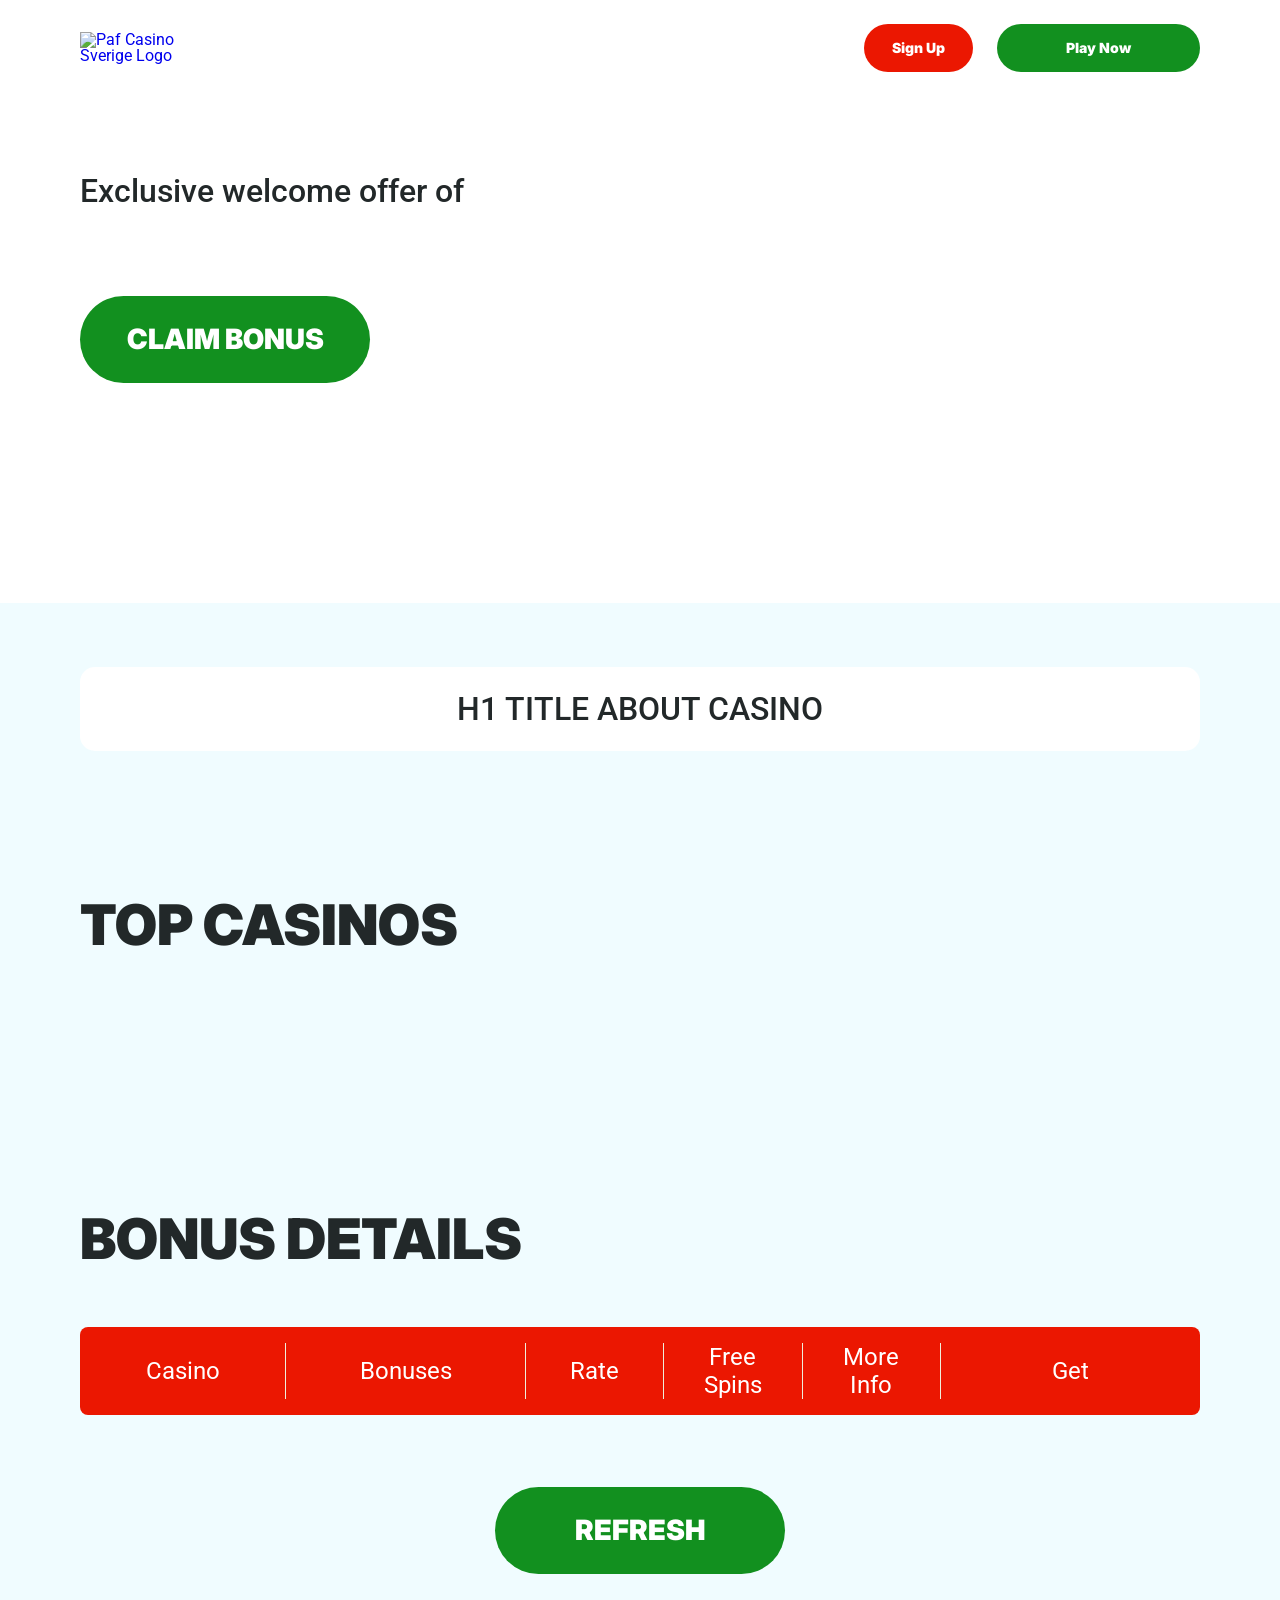
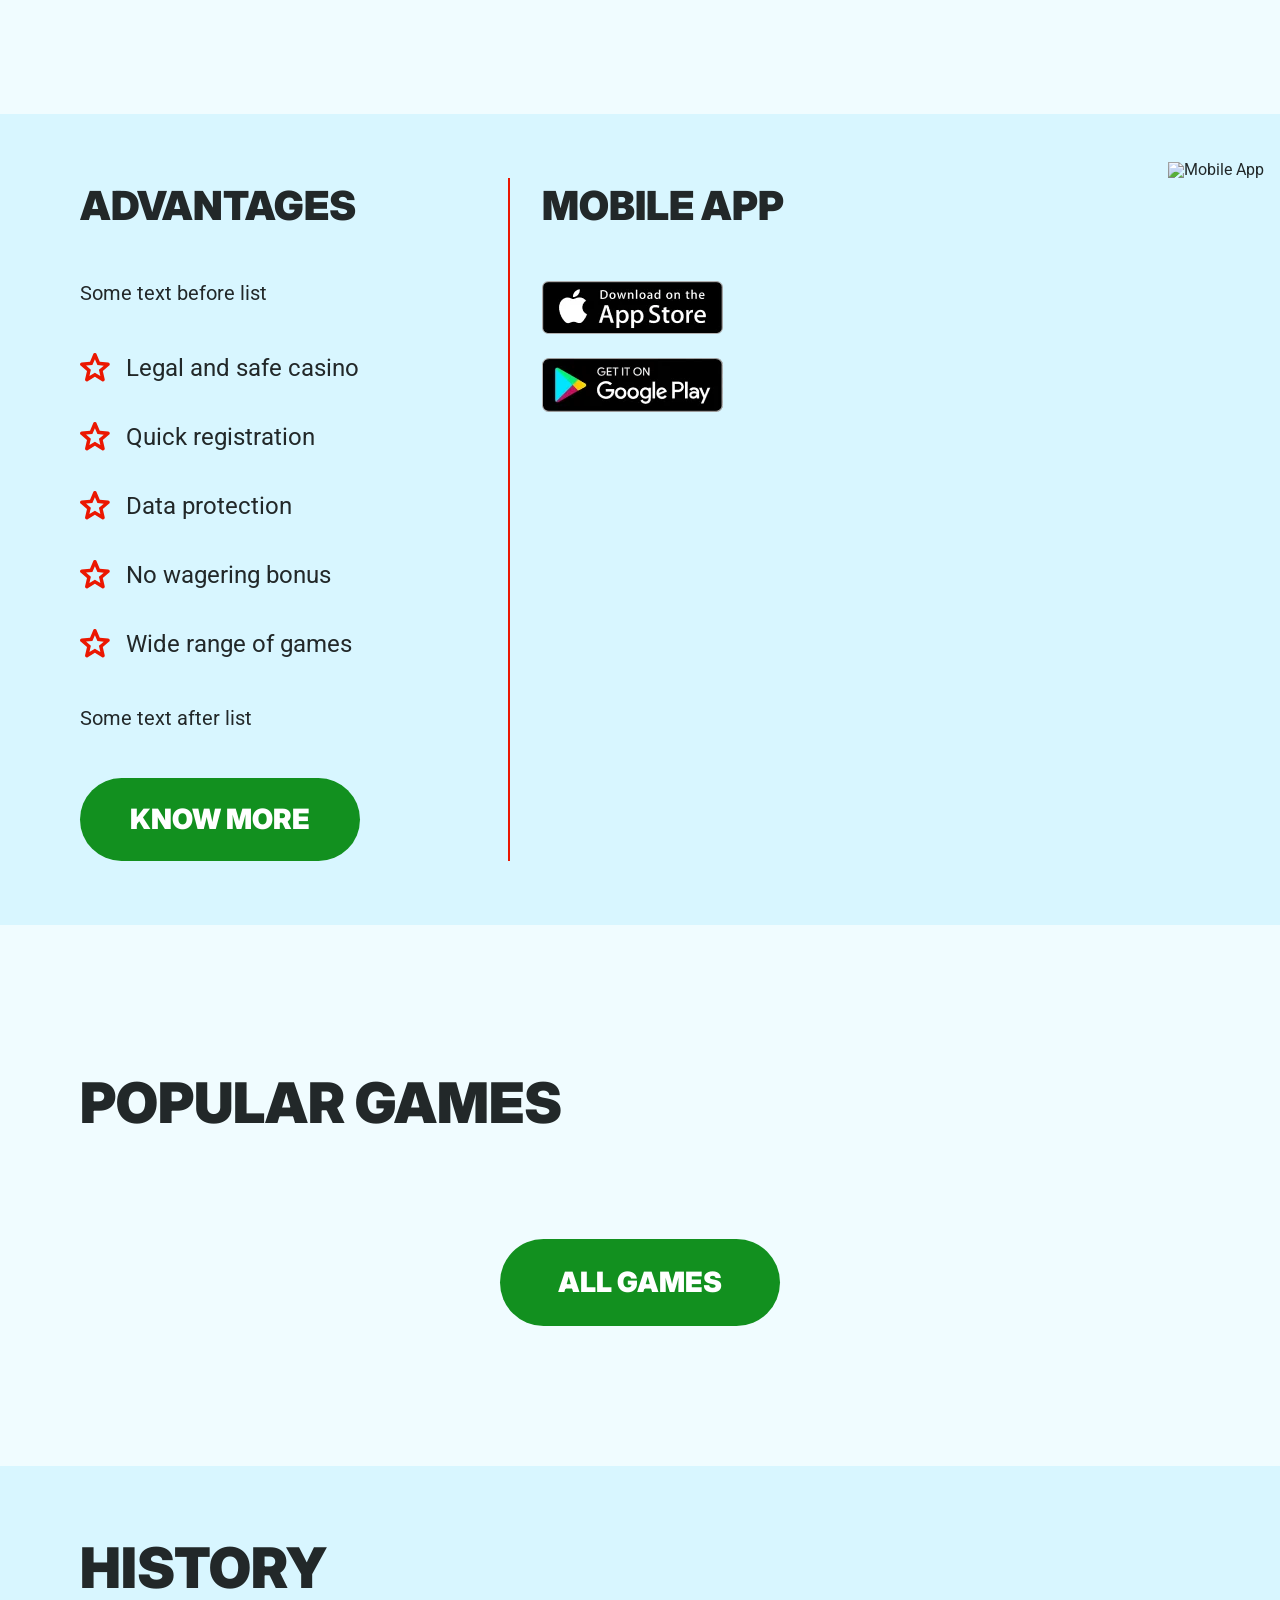
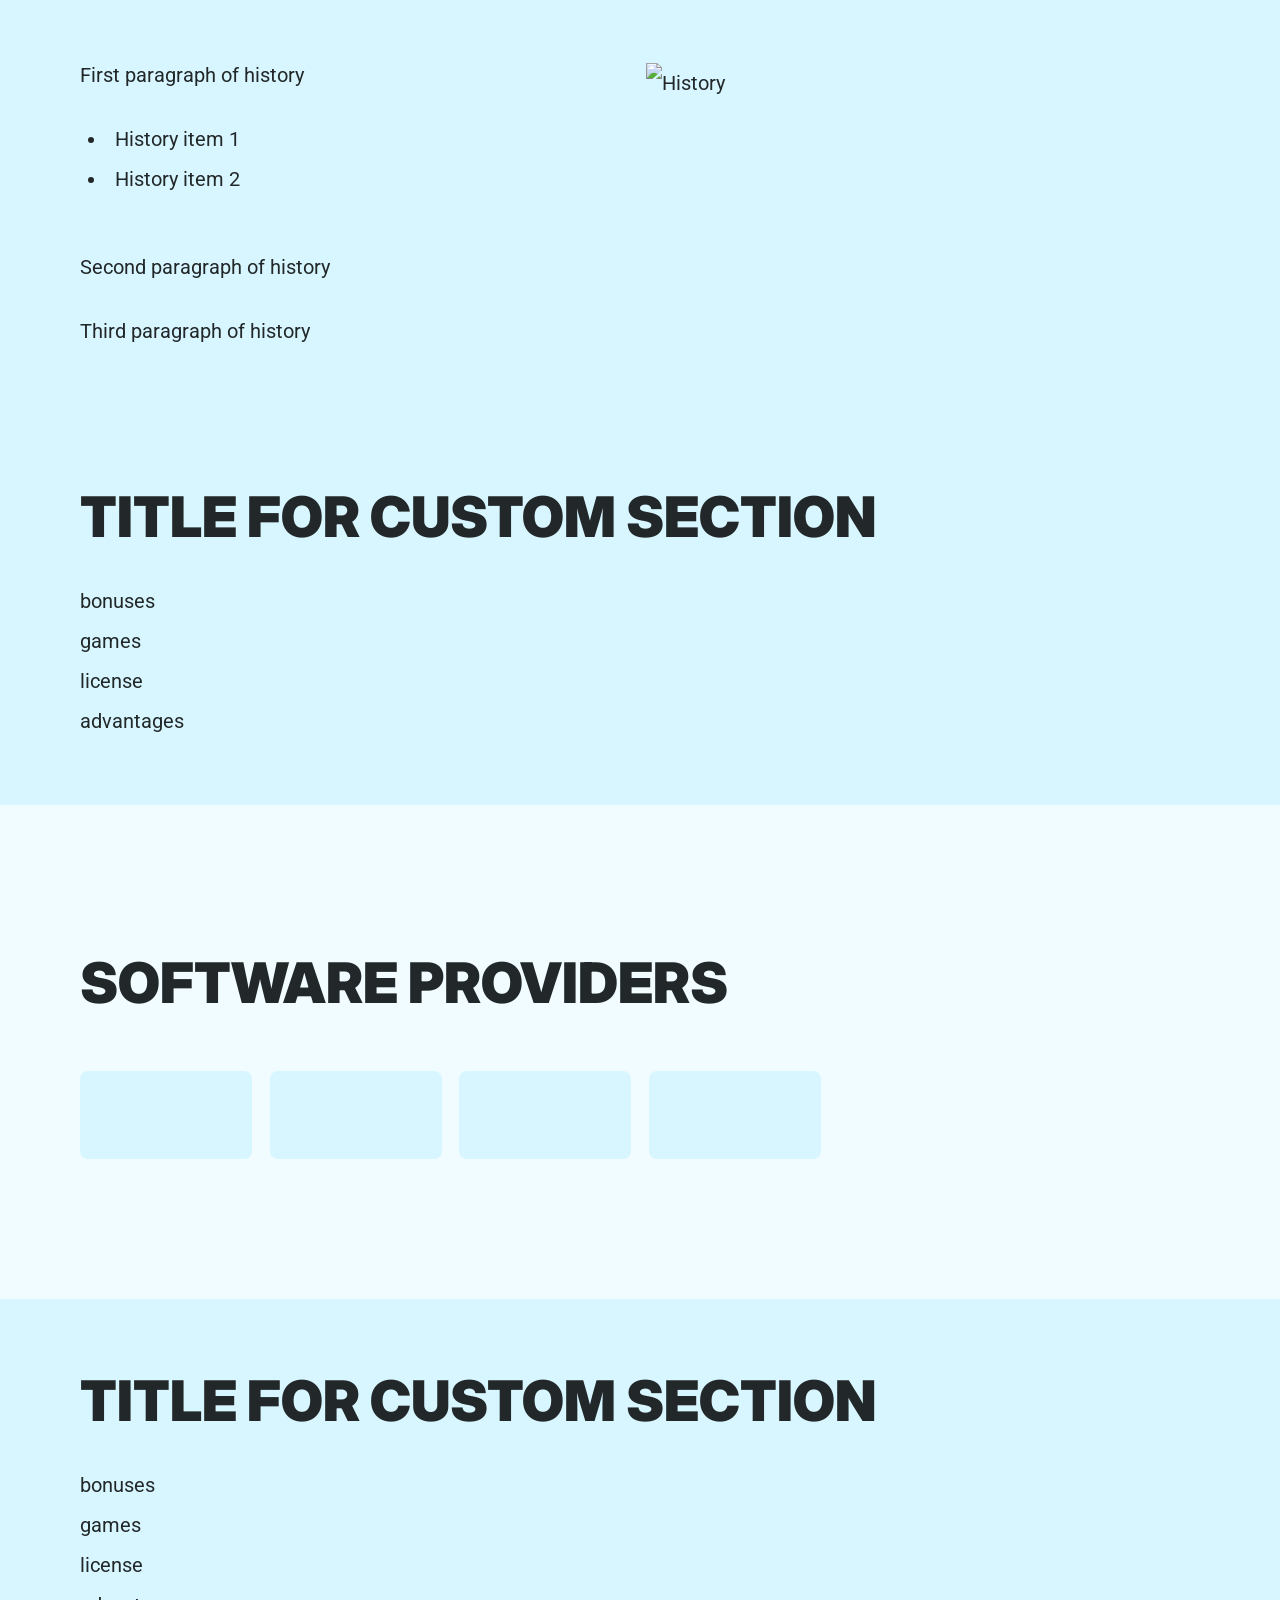
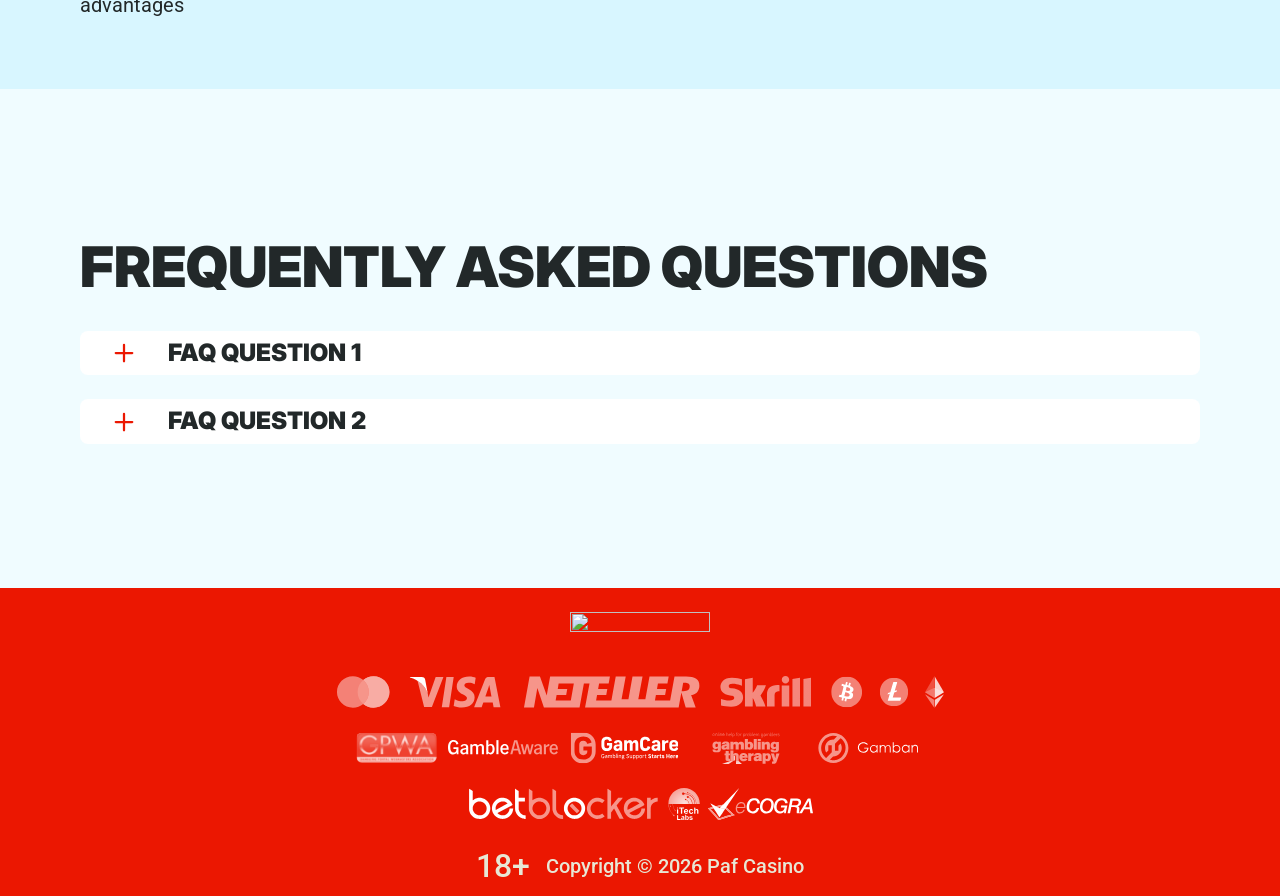
==== index.html @ 423405db "Site update" ====
<!DOCTYPE html>
<html lang="en-GB">

<head>
    <meta charset="utf-8">

    <script src="./index.js"></script>

    <link rel="manifest" href="./manifest.json">

    <link rel="preconnect" href="https://fonts.googleapis.com" />
    <link rel="preconnect" href="https://fonts.gstatic.com" crossorigin />

    <!-- Google Fonts -->
    <link
            href="https://fonts.googleapis.com/css2?family=Inter:wght@300;400;500;600;700&display=swap"
            rel="stylesheet"
    />
    <!-- Google Fonts -->

    <!-- Google Fonts -->
    <link
            href="https://fonts.googleapis.com/css2?family=Roboto:wght@300;400;500;600;700&display=swap"
            rel="stylesheet"
    />

    <meta name="viewport" content="width=device-width, initial-scale=1, minimum-scale=1, maximum-scale=2">
    <link rel="preload" as="image" href="https://paf-casino-online.com/_next/static/media/logo.9568bf57.svg" fetchpriority="high">
    <link rel="stylesheet" href="./normalize.css">
    <link rel="stylesheet" href="./index.css">
    <meta name="theme-color" content="">
    <title>Paf Casino Sverige: Licensierat kasino med bonusar och coola spel</title>
    <meta name="description"
          content="Paf Casino Sweden erbjuder snabba uttag, satsningsfria bonusar, ett brett urval av spel, säkra insättningar och uttag. Spela med komfort och säkerhet och glöm inte att hämta din bonus!">
    <link rel="canonical" href="https://#">
    <meta property="og:title" content="Paf Casino Sverige: Licensierat kasino med bonusar och coola spel">
    <meta property="og:description"
          content="Paf Casino Sweden erbjuder snabba uttag, satsningsfria bonusar, ett brett urval av spel, säkra insättningar och uttag. Spela med komfort och säkerhet och glöm inte att hämta din bonus!">
    <meta property="og:url" content="https://#">
    <meta property="og:site_name" content="Paf Casino Sverige: Licensierat kasino med bonusar och coola spel">
    <meta property="og:locale" content="en-GB">
    <meta property="og:image" content="https://paf-casino-online.com/images/og_image.webp">
    <meta property="og:image:width" content="1200">
    <meta property="og:image:height" content="630">
    <meta property="og:type" content="website">
    <meta name="twitter:card" content="summary_large_image">
    <meta name="twitter:site" content="@pafcasino">
    <meta name="twitter:title" content="Paf Casino Sverige: Licensierat kasino med bonusar och coola spel">
    <meta name="twitter:description"
          content="Paf Casino Sweden erbjuder snabba uttag, satsningsfria bonusar, ett brett urval av spel, säkra insättningar och uttag. Spela med komfort och säkerhet och glöm inte att hämta din bonus!">
    <meta name="twitter:image" content="https://paf-casino-online.com/images/og_image.webp">
    <meta name="twitter:image:width" content="1200">
    <meta name="twitter:image:height" content="630">
    <link rel="icon" href="https://paf-casino-online.com/favicon.ico" type="image/x-icon" sizes="16x16">
    <meta name="language" content="en-GB">

    <link rel="apple-touch-icon" href="https://paf-casino-online.com/icons/icon-192x192.webp" sizes="96x96">
    <link rel="icon" href="https://paf-casino-online.com/icons/icon-192x192.webp" type="image/webp" sizes="192x192">

    <link rel="preload" href="https://paf-casino-online.com/images/hero-mobile.webp" as="image" fetchpriority="high">

    <link rel="alternate" hreflang="x-default" href="https://#" />
    <link rel="alternate" hreflang="en" href="https://#" />
</head>

<body>
<svg
        style="display: none"
        xmlns="http://www.w3.org/2000/svg"
        width="1em"
        height="1em"
        viewBox="0 0 256 256"
>
    <symbol id="minus-icon" viewBox="0 0 256 256">
        <path
                fill="#EB1701"
                d="M228 128a12 12 0 0 1-12 12H40a12 12 0 0 1 0-24h176a12 12 0 0 1 12 12"
        />
    </symbol>
</svg>

<svg
        style="display: none"
        xmlns="http://www.w3.org/2000/svg"
        width="1em"
        height="1em"
        viewBox="0 0 32 32"
>
    <symbol id="globe-icon" viewBox="0 0 32 32">
        <path
                fill="#12901F"
                d="M32.032 16c0-8.501-6.677-15.472-15.072-15.969-0.173-0.019-0.346-0.032-0.523-0.032-0.052 0-0.104 0.005-0.156 0.007-0.093-0.002-0.186-0.007-0.281-0.007-8.84 0-16.032 7.178-16.032 16.001s7.192 16.001 16.032 16.001c0.094 0 0.188-0.006 0.281-0.008 0.052 0.002 0.104 0.008 0.156 0.008 0.176 0 0.349-0.012 0.523-0.032 8.395-0.497 15.072-7.468 15.072-15.969zM29.049 21.151c-0.551-0.16-1.935-0.507-4.377-0.794 0.202-1.381 0.313-2.84 0.313-4.357 0-1.196-0.069-2.354-0.197-3.469 3.094-0.37 4.45-0.835 4.54-0.867l-0.372-1.050c0.695 1.659 1.080 3.478 1.080 5.386 0 1.818-0.352 3.555-0.987 5.151zM8.921 16c0-1.119 0.074-2.212 0.21-3.263 1.621 0.127 3.561 0.222 5.839 0.243v6.939c-2.219 0.021-4.114 0.111-5.709 0.234-0.22-1.319-0.34-2.715-0.34-4.154zM16.967 2.132c2.452 0.711 4.552 4.115 5.492 8.628-1.512 0.12-3.332 0.209-5.492 0.229v-8.857zM14.971 2.156v8.832c-2.136-0.021-3.965-0.109-5.502-0.226 0.96-4.457 3.076-7.836 5.502-8.606zM14.971 21.913l0 7.929c-2.263-0.718-4.256-3.705-5.293-7.719 1.492-0.11 3.253-0.189 5.292-0.21zM16.967 29.868l-0-7.955c2.061 0.020 3.814 0.102 5.288 0.217-1.019 4.067-3 7.076-5.288 7.738zM16.967 19.92l0-6.939c2.291-0.021 4.218-0.118 5.818-0.25 0.131 1.053 0.203 2.147 0.203 3.268 0 1.442-0.116 2.84-0.329 4.16-1.575-0.128-3.462-0.219-5.692-0.24zM28.588 9.81c-0.302 0.094-1.564 0.453-4.094 0.751-0.564-2.998-1.584-5.561-2.91-7.412 3.048 1.325 5.535 3.697 7.005 6.661zM11.213 2.831c-1.632 1.873-2.963 4.568-3.691 7.754-2.265-0.245-3.623-0.534-4.166-0.665 1.585-3.27 4.407-5.836 7.856-7.088zM2.614 11.787c0.385 0.104 1.841 0.467 4.549 0.766-0.155 1.107-0.24 2.26-0.24 3.447 0 1.509 0.136 2.96 0.383 4.334-2.325 0.251-3.755 0.552-4.396 0.706-0.607-1.566-0.944-3.264-0.944-5.041 0-1.467 0.228-2.883 0.649-4.213zM3.784 22.886c0.727-0.154 2.029-0.39 3.956-0.591 0.759 2.803 1.993 5.175 3.473 6.874-3.16-1.148-5.79-3.398-7.429-6.282v0zM21.583 28.849c1.195-1.665 2.14-3.907 2.728-6.525 1.982 0.227 3.226 0.494 3.853 0.652-1.5 2.596-3.808 4.669-6.581 5.873z">
        </path>
    </symbol>
</svg>

<svg width="32" height="31" viewBox="0 0 32 31" fill="none" xmlns="http://www.w3.org/2000/svg">
    <symbol id="star-icon" viewBox="0 0 32 31">
        <path d="M10.0431 24.5932L15.8898 21.0667L21.7365 24.6396L20.2052 17.9577L25.3559 13.5031L18.5811 12.8999L15.8898 6.58913L13.1985 12.8535L6.42371 13.4567L11.5744 17.9577L10.0431 24.5932ZM15.8898 25.4285L8.187 30.0687C7.84672 30.2853 7.49096 30.3781 7.11975 30.3471C6.74853 30.3162 6.42371 30.1925 6.1453 29.9759C5.86688 29.7594 5.65034 29.489 5.49566 29.1648C5.34099 28.8406 5.31005 28.4768 5.40286 28.0734L7.44456 19.3034L0.623417 13.4103C0.314068 13.1319 0.121034 12.8145 0.0443157 12.4581C-0.0324028 12.1017 -0.00951111 11.754 0.112991 11.415C0.235493 11.0759 0.421103 10.7975 0.669819 10.5797C0.918536 10.362 1.25882 10.2227 1.69067 10.1621L10.6927 9.37327L14.1729 1.11366C14.3276 0.742438 14.5676 0.464023 14.8931 0.278414C15.2185 0.0928044 15.5507 0 15.8898 0C16.2288 0 16.5611 0.0928044 16.8865 0.278414C17.2119 0.464023 17.452 0.742438 17.6067 1.11366L21.0869 9.37327L30.0889 10.1621C30.522 10.224 30.8623 10.3632 31.1098 10.5797C31.3572 10.7963 31.5428 11.0747 31.6666 11.415C31.7903 11.7553 31.8138 12.1036 31.7371 12.46C31.6604 12.8163 31.4667 13.1331 31.1562 13.4103L24.335 19.3034L26.3767 28.0734C26.4695 28.4756 26.4386 28.8394 26.2839 29.1648C26.1292 29.4902 25.9127 29.7606 25.6343 29.9759C25.3559 30.1912 25.0311 30.315 24.6598 30.3471C24.2886 30.3793 23.9329 30.2865 23.5926 30.0687L15.8898 25.4285Z" fill="#EB1701"/>
    </symbol>
</svg>

<svg
        xmlns="http://www.w3.org/2000/svg"
        width="1em"
        height="1em"
        viewBox="0 0 256 256"
>
    <symbol id="plus-icon" viewBox="0 0 256 256">
        <path
                fill="#EB1701"
                d="M228 128a12 12 0 0 1-12 12h-76v76a12 12 0 0 1-24 0v-76H40a12 12 0 0 1 0-24h76V40a12 12 0 0 1 24 0v76h76a12 12 0 0 1 12 12"
        />
    </symbol>
</svg>

<svg
        width="33"
        height="32"
        viewBox="0 0 33 32"
        fill="none"
        xmlns="http://www.w3.org/2000/svg"
>
    <symbol id="play-icon" viewBox="0 0 33 32">
        <path
                d="M16.8334 0.0786133C7.9606 0.0786133 0.767578 7.20678 0.767578 15.9998C0.767578 24.7929 7.9606 31.921 16.8334 31.921C25.7061 31.921 32.8992 24.7929 32.8992 15.9998C32.8992 7.20678 25.7061 0.0786133 16.8334 0.0786133ZM22.3861 16.8438L14.3532 21.8192C14.1907 21.9197 14.0059 21.9703 13.821 21.9703C13.6536 21.9703 13.4859 21.929 13.3342 21.8454C13.015 21.67 12.8169 21.3372 12.8169 20.9752V11.0244C12.8169 10.6625 13.015 10.3296 13.3342 10.1543C13.6533 9.97788 14.0436 9.98857 14.3532 10.1805L22.3861 15.1559C22.6796 15.3381 22.858 15.6568 22.858 15.9998C22.858 16.3428 22.6796 16.6616 22.3861 16.8438Z"
                fill="#12901F"
        />
    </symbol>
</svg>

<svg
        width="20"
        height="20"
        viewBox="0 0 20 20"
        fill="none"
        xmlns="http://www.w3.org/2000/svg"
>
    <symbol id="information-outline" viewBox="0 0 20 20">
        <path
                d="M9 7H11V5H9V7ZM10 18C5.59 18 2 14.41 2 10C2 5.59 5.59 2 10 2C14.41 2 18 5.59 18 10C18 14.41 14.41 18 10 18ZM10 0C8.68678 0 7.38642 0.258658 6.17317 0.761205C4.95991 1.26375 3.85752 2.00035 2.92893 2.92893C1.05357 4.8043 0 7.34784 0 10C0 12.6522 1.05357 15.1957 2.92893 17.0711C3.85752 17.9997 4.95991 18.7362 6.17317 19.2388C7.38642 19.7413 8.68678 20 10 20C12.6522 20 15.1957 18.9464 17.0711 17.0711C18.9464 15.1957 20 12.6522 20 10C20 8.68678 19.7413 7.38642 19.2388 6.17317C18.7362 4.95991 17.9997 3.85752 17.0711 2.92893C16.1425 2.00035 15.0401 1.26375 13.8268 0.761205C12.6136 0.258658 11.3132 0 10 0ZM9 15H11V9H9V15Z"
                fill="#222829"
        />
    </symbol>
</svg>

<div class="wrapper">
    <header class="header" id="top">
        <div class="headerBlock">
            <div class="headerLogoContainer"><a href="https://#" aria-label="Main page"><img class="header__logo logo"
                                                                                                     src="https://paf-casino-online.com/_next/static/media/logo.9568bf57.svg" alt="Paf Casino Sverige Logo" /></a></div>
            <ul class="nav__list">
                <li class="nav__item"><a class="nav__link" target="_blank" href="casino.html?id=example-offer-id"
                                         aria-label="Sign Up" id="navSignUp"> Sign Up </a></li>
                <li class="nav__item nav__itemLarge"><a class="nav__link nav__linkLarge" target="_blank"
                                                        href="casino.html?id=example-offer-id" aria-label="Play Now" id="navPlayNow"> Play Now </a>
                </li>
            </ul>
        </div>
    </header>
    <main class="main">
        <section class="heroContainer">
            <div class="hero">
                <div class="heroBlock block">
                    <div class="heroGroup">
                        <div class="heroTextGroup">
                            <p class="heroText heroTextDesktop">Exclusive welcome offer of</p>
                            <p class="heroText heroTextMobile">Exclusive welcome bonus of</p>
                            <p class="heroText heroTextBonus" id="bonusText"></p>
                        </div><a target="_blank" class="heroLink" id="bonusLink" href="/" aria-label="Play game"><span
                            class="heroButton btn btn--large">Claim Bonus</span></a>
                    </div>
                </div>
            </div>
            <div class="heroUnder">
                <h1 class="heroText heroMainTitle">H1 title about casino</h1>
            </div>
        </section>
        <div class="bonusesCircleContainer">
            <section class="topCasino">
                <div class="container">
                    <div class="topCasinoBlock block">
                        <h2 class="topCasinoTitle title"><span>Top Casinos <span id="countryName"></span></span>
                        </h2>
                        <div class="topCasinoGroup" id="casinoCardContainer">
                            <!-- Casino cards will be dynamically inserted here --></div><button
                            class="topCasinoButton btn btn--large" id="showMoreButton"> All Casino </button>
                    </div>
                </div>
            </section>
            <section class="bonusDetails" id="bonuses">
                <div class="container">
                    <div class="bonusDetailsBlock block">
                        <h2 class="bonusDetailsTitle title"><span>Bonus Details</span></h2>
                        <div class="bonusDetailsGroup">
                            <div class="bonusTable">
                                <div class="bogradientContainer">
                                    <div class="bonusTableRow bonusTableHeader">
                                        <div class="bonusTableHead">
                                            <p class="bonusHeaderText bonusHeaderCasino">Casino</p>
                                        </div>
                                        <div class="bonusTableHead">
                                            <p class="bonusHeaderText bonusDetailsWelcome">Bonuses</p>
                                        </div>
                                        <div class="bonusTableHead">
                                            <p class="bonusHeaderText">Rate</p>
                                        </div>
                                        <div class="bonusTableHead">
                                            <p class="bonusHeaderText bonusHeaderTextSpins">Free Spins</p>
                                        </div>
                                        <div class="bonusTableHead">
                                            <p class="bonusHeaderText">More Info</p>
                                        </div>
                                        <div class="bonusTableHead">
                                            <p class="bonusHeaderText bonusClaimBonus">Get</p>
                                        </div>
                                    </div>
                                </div><!-- Bonus rows will be dynamically inserted here -->
                                <div id="bonusTableRows"></div>
                            </div>
                        </div><button class="bonusDetailsButton btn btn--large" id="refreshButton"> Refresh
                    </button>
                    </div>
                </div>
            </section>
        </div>
        <div class="advantagesCircleContainer">
            <section class="advantages">
                <div class="container">
                    <div class="advantagesBlock block">
                        <div class="advantagesDescription">
                            <h2 class="advantagesTitle title">Advantages</h2>
                            <ul class="advantagesList">
                                <li class="providersGroup">Some text before list</li>
                                <li class="advantagesItem">
                                    <svg class="advantagesStar" width="30" height="29">
                                        <use href="#star-icon"></use>
                                    </svg>
                                    <p class="advantagesText">Legal and safe casino</p>
                                </li>
                                <li class="advantagesItem">
                                    <svg class="advantagesStar" width="30" height="29">
                                        <use href="#star-icon"></use>
                                    </svg>
                                    <p class="advantagesText">Quick registration</p>
                                </li>
                                <li class="advantagesItem">
                                    <svg class="advantagesStar" width="30" height="29">
                                        <use href="#star-icon"></use>
                                    </svg>
                                    <p class="advantagesText">Data protection</p>
                                </li>
                                <li class="advantagesItem">
                                    <svg class="advantagesStar" width="30" height="29">
                                        <use href="#star-icon"></use>
                                    </svg>
                                    <p class="advantagesText">No wagering bonus</p>
                                </li>
                                <li class="advantagesItem">
                                    <svg class="advantagesStar" width="30" height="29">
                                        <use href="#star-icon"></use>
                                    </svg>
                                    <p class="advantagesText">Wide range of games</p>
                                </li>
                                <li class="providersGroup">Some text after list</li>
                            </ul><a class="advantagesLink" id="advantagesLink" target="_blank" href="/" aria-label="Know more"><span
                                class="advantagesButton btn btn--large">Know more</span></a>
                        </div>
                        <div class="advantagesMobile">
                            <h2 class="advantagesTitle title advantagesAppTitle">Mobile App</h2><img
                                class="advantagesMobilePhone" src="https://paf-casino-online.com/_next/image?url=%2F_next%2Fstatic%2Fmedia%2Fmobile.cd4410fa.webp&amp;w=384&amp;q=75" title="Paf Casino Sverige Mobile"
                                alt="Mobile App" />
                            <div class="advantagesStoreGroup"><a href="/" id="appStoreLink" aria-label="Play game"
                                                                 target="_blank"><img class="advantagesStore" width="181" height="53"
                                                                                      src="./assets/images/advantages/app-store.webp" alt="iOs App " title="Mobile App"/></a><a
                                    href="/" id="googlePlayLink" aria-label="Play game" target="_blank"><img
                                    class="advantagesStore" width="181" height="54"
                                    src="./assets/images/advantages/google-play.webp" alt="android App Mobile App" title="Mobile App" /></a>
                            </div>
                        </div>
                    </div>
                </div>
            </section>
            <section class="games" id="games">
                <div class="container">
                    <div class="gamesBlock block">
                        <h2 class="gamesTitle title"><span>Popular Games</span></h2>
                        <div class="gamesGroup" id="gamesContainer"><!-- Games will be dynamically inserted here -->
                        </div><a target="_blank" class="gamesLink" id="allGamesLink" href="/" aria-label="All Games"><span
                            class="gamesButton btn btn--large">All Games</span></a>
                    </div>
                </div>
            </section>
        </div>
        <div class="historyCircleContainer">
            <section class="history">
                <div class="container">
                    <div class="historyBlock block">
                        <h2 class="historyTitle title">History</h2>
                        <div class="historyGroup">
                            <div class="historyColumn">
                                <div class="historyText">
                                    <p class="historyDescription">First paragraph of history</p>
                                    <ul class="historyList">
                                        <li class="historyItem">History item 1</li>
                                        <li class="historyItem">History item 2</li>
                                    </ul>
                                    <p class="historyDescription">Second paragraph of history</p>
                                </div>
                            </div>
                            <div class="historyColumn"><img class="historyImage"
                                                            src="https://paf-casino-online.com/_next/image?url=%2F_next%2Fstatic%2Fmedia%2FMacBook-Pro.b62d8565.webp&amp;w=750&amp;q=75" alt="History" title="Paf Casino Sverige Desktop"/></div>
                        </div>
                        <p class="historyDescription">Third paragraph of history</p>
                    </div>
                </div>
            </section>
        </div>
        <div class="historyCircleContainer">
            <section class="history">
                <div class="container">
                    <div class="historyBlock block">
                        <h2 class="historyTitle title">Title for custom section</h2>
                        <div class="historyDescription"><ul><li>bonuses</li><li>games</li><li>license</li><li>advantages</li></ul></div>
                    </div>
                </div>
            </section>
        </div>


        <section class="">
            <div class="container">
                <div class="sprovidersBlock block">
                    <h2 class="sprovidersTitle title"> Software Providers </h2>
                    <div class="sprovidersGroup" id="providersContainer">
                        <!-- Provider images will be dynamically inserted here --></div>
                </div>
            </div>
        </section>

        <div class="historyCircleContainer">
            <section class="history">
                <div class="container">
                    <div class="historyBlock block">
                        <h2 class="historyTitle title">Title for custom section</h2>
                        <div class="historyDescription"><ul><li>bonuses</li><li>games</li><li>license</li><li>advantages</li></ul></div>
                    </div>
                </div>
            </section>
        </div>

        <section class="faq">
            <div class="container">
                <div class="faqBlock block">
                    <h2 class="faqTitle title"><span>Frequently Asked Questions</span></h2>
                    <div class="faqGroup"><input class="faqInput" type="checkbox" id="faq_question_1"/><label
                            class="faqLabel" for="faq_question_1">

                        <svg class="faqIcon" width="24" height="24" aria-hidden="true">
                            <use class="plus" href="#plus-icon"></use>
                            <use class="minus" href="#minus-icon"></use>
                        </svg>

                        <span class="gradientContainer"> FAQ Question 1 </span></label>
                        <div class="faqContent">
                            <p>FAQ Answer 1</p>
                        </div>
                    </div>
                    <div class="faqGroup"><input class="faqInput" type="checkbox" id="faq_question_2"/><label
                            class="faqLabel" for="faq_question_2">

                        <svg class="faqIcon" width="24" height="24" aria-hidden="true">
                            <use class="plus" href="#plus-icon"></use>
                            <use class="minus" href="#minus-icon"></use>
                        </svg>

                        <span class="gradientContainer"> FAQ Question 2 </span></label>
                        <div class="faqContent">
                            <p>FAQ Answer 2</p>
                        </div>
                    </div>
                </div>
            </div>
        </section>

    </main>
</div>

<footer class="footer">
    <div class="footerContainer">
        <div class="footerTop">
            <div class="footerLogoContainer"><a href="https://#" aria-label="Main page"><img class="footer__logo"
                                                                                                     src="https://paf-casino-online.com/images/og_image.webp" alt="" width="140"
                                                                                                     height="48" /></a></div>
            <div class="footerPay">
                <div class="payBlock"><img class="payElementGrey"
                                           src="./assets/images/footer/payment/masterCard.svg" alt="MasterCard" /><img
                        class="payElementColor" src="./assets/images/footer/payment/masterCard--color.svg"
                        alt="MasterCard" title="MasterCard in Paf Casino Sverige" /></div>
                <div class="payBlock"><img class="payElementGrey" src="./assets/images/footer/payment/visa.svg"
                                           alt="Visa" /><img class="payElementColor"
                                                             src="./assets/images/footer/payment/visa--color.svg" alt="Visa" title="Visa in Paf Casino Sverige" /></div>
                <div class="payBlock"><img class="payElementGrey" src="./assets/images/footer/payment/neteller.svg"
                                           alt="Neteller" /><img class="payElementColor"
                                                                 src="./assets/images/footer/payment/neteller--color.svg" alt="Neteller" title="Neteller in Paf Casino Sverige" /></div>
                <div class="payBlock"><img class="payElementGrey" src="./assets/images/footer/payment/skrill.svg"
                                           alt="Skrill" /><img class="payElementColor"
                                                               src="./assets/images/footer/payment/skrill--color.svg" alt="Skrill" title="Skrill in Paf Casino Sverige" /></div>
                <div class="payBlock"><img class="payElementGrey" src="./assets/images/footer/payment/bitcoin.svg"
                                           alt="Bitcoin" /><img class="payElementColor"
                                                                src="./assets/images/footer/payment/bitcoin--color.svg" alt="Bitcoin" title="Bitcoin in Paf Casino Sverige" /></div>
                <div class="payBlock"><img class="payElementGrey" src="./assets/images/footer/payment/litecoin.svg"
                                           alt="Litecoin" /><img class="payElementColor"
                                                                 src="./assets/images/footer/payment/litecoin--color.svg" alt="Litecoin" title="Litecoin in Paf Casino Sverige" /></div>
                <div class="payBlock"><img class="payElementGrey" src="./assets/images/footer/payment/ethereum.svg"
                                           alt="Etherium" /><img class="payElementColor"
                                                                 src="./assets/images/footer/payment/ethereum--color.svg" alt="Etherium" title="Etherium in Paf Casino Sverige" /></div>
            </div>
        </div>
        <div class="footerMiddle">
            <div class="footerOperator">
                <div class="operatorBlock"><img class="operatorElementGrey"
                                                src="./assets/images/footer/operator/gpwa.svg" alt="GPWA" /><img
                        class="operatorElementColor" src="./assets/images/footer/operator/gpwa--color.svg"
                        alt="GPWA" title="GPWA in Paf Casino Sverige" /></div>
                <div class="operatorBlock"><img class="operatorElementGrey"
                                                src="./assets/images/footer/operator/gambleaware.svg" alt="Gamble Aware" /><img
                        class="operatorElementColor" src="./assets/images/footer/operator/gambleaware--color.svg"
                        alt="Gamble Aware" title="Gamble Aware in Paf Casino Sverige" /></div>
                <div class="operatorBlock"><img class="operatorElementGrey"
                                                src="./assets/images/footer/operator/gamcare.svg" alt="Game care" /><img
                        class="operatorElementColor" src="./assets/images/footer/operator/gamcare--color.svg"
                        alt="Game care" title="Game care in Paf Casino Sverige" /></div>
                <div class="operatorBlock"><img class="operatorElementGrey"
                                                src="./assets/images/footer/operator/gambling-therapy.svg" alt="Gambling Therapy" /><img
                        class="operatorElementColor"
                        src="./assets/images/footer/operator/gambling-therapy--color.svg" alt="Gambling Therapy" title="Gambling Therapy in Paf Casino Sverige" />
                </div>
                <div class="operatorBlock"><img class="operatorElementGrey"
                                                src="./assets/images/footer/operator/gamban.svg" alt="Gamban" /><img
                        class="operatorElementColor" src="./assets/images/footer/operator/gamban--color.svg"
                        alt="Gamban" title="Gamban in Paf Casino Sverige" /></div>
                <div class="operatorBlock"><img class="operatorElementGrey"
                                                src="./assets/images/footer/operator/betblocker.svg" alt="BetBlocker" /><img
                        class="operatorElementColor" src="./assets/images/footer/operator/betblocker--color.svg"
                        alt="BetBlocker" title="BetBlocker in Paf Casino Sverige" /></div>
                <div class="operatorBlock"><img class="operatorElementGrey"
                                                src="./assets/images/footer/operator/itech_labs.svg" alt="ITech Labs" /><img
                        class="operatorElementColor" src="./assets/images/footer/operator/itech_labs--color.svg"
                        alt="ITech Labs" title="ITech Labs in Paf Casino Sverige" /></div>
                <div class="operatorBlock"><img class="operatorElementGrey"
                                                src="./assets/images/footer/operator/ecogra.svg" alt="Ecogra" /><img
                        class="operatorElementColor" src="./assets/images/footer/operator/ecogra--color.svg"
                        alt="Ecogra" title="Ecogra in Paf Casino Sverige" /></div>
            </div>
        </div>
        <div class="footerBottom">
            <div class="footerBottomGroup">
                <p class="footerBottomAge">18+</p>
                <p class="footerBottomCopyright">Copyright © <span class="js-current-year"></span> Paf Casino </p>
            </div>
        </div>
    </div>
</footer>

<script>
    var playButtonName = "#play-icon";
    var informationOutlineName =
        "#information-outline";
    var topCasinoButtonText = "Claim Bonus";
    var welcomeBonusText = "Welcome bonus";
    var bonusDetailsButtonText = "Get Bonus";
    var playNowText = "Play now";
    var maximumAmountText = "Maximum amount";
    var wagerText = "Wager";
    var bonusCodeText = "Bonus Code";
    var depositText = "";
    var casinoName = "Paf Casino Sverige";
</script>

</body>
</html>
---- index.css ----
.main,.wrapper{width:100%;display:flex;position:relative}.btn,.main,.wrapper{position:relative}.btn,.not-found-title,.subtitle,.title{font-family:var(--accent-font);font-weight:900}.btn,.nav__item,.subtitle,.title{font-weight:900}.operatorElementGrey,.payElementGrey{mix-blend-mode:screen}.btn,.heroTitle,.subtitle,.title{text-transform:uppercase}.casinoCard,.heroTitle,.nav__list{letter-spacing:0}.cardName,.casinoCard,.loader-body,.not-found-content{text-align:center}.bonusDetailsImage,.cardImage{filter:drop-shadow(0 .125rem .125rem rgb(0 0 0 / .75))}.btn:hover,.gameContainer:hover,.nav__item:hover{transform:scale(1.1)}.btn:hover,.faqLabel:hover,.gradientContainer:hover,.moreInfoLabel{cursor:pointer}*,::after,::before{padding:0;margin:0;border:0;box-sizing:border-box}.btn,.btn--large{border-radius:6.25rem;line-height:1.6;text-align:center;text-overflow:ellipsis;overflow:hidden}a{text-decoration:none}li,ol,ul{list-style:none}img{vertical-align:top}h1,h2,h3,h4,h5,h6{font-weight:inherit;font-size:inherit}body,html{height:100%;line-height:1;font-size:16px;color:var(--text);font-family:var(--base-font);--scroll-behavior:smooth !important;scroll-behavior:smooth!important}body.overflow{overflow:hidden}.wrapper{min-height:100%;flex-direction:column;overflow-x:hidden}.container{max-width:90rem;margin:0 auto}.main{flex:1 1 auto;flex-direction:column;background:var(--main-bg)}.block{margin:0 auto;max-width:70rem;padding:0}.block--not-found{max-width:100%;height:100dvh;margin:auto;display:flex;flex-direction:column;justify-content:center;gap:2rem;align-items:center;color:var(--text);background-color:var(--casino-cards)}.btn,.loader-body{justify-content:center;display:flex}.not-found-title{font-size:4rem;color:var(--welcome-bonus-text)}.btn,.btn a{color:var(--button-text)}.not-found-content{font-size:1.5rem;margin:.3125rem;color:var(--text)}.block--not-found button{margin-top:1.875rem}.btn{width:13.625rem;height:3.4375rem;-webkit-justify-content:center;align-items:center;-webkit-align-items:center;background:var(--yellow);font-size:1.25rem;transition:0.2s;box-shadow:inset 0 0 0 .125rem transparent,0 0 0 .125rem #fff0}.btn--large{width:17.5rem;height:5.4375rem;font-size:1.75rem;gap:6.25rem;box-shadow:inset 0 0 0 .1875rem #fff0,0 .125rem 0 0 #fff0;background:var(--yellow-button);color:var(--main-button-text)}.btn--medium{width:13rem;height:3.25rem;font-size:1.25rem;line-height:1.6}.content,.subtitle,.title{line-height:1.39;color:var(--text)}.btn--small{width:9.125rem}.title{font-size:3.5rem}.title span{color:var(--text)}.subtitle{font-size:2.5rem}.content{font-family:var(--base-font);font-size:1.25rem}.logo{width:100%;height:auto}.heroTitle,.nav__item{font-family:var(--accent-font)}.nav__select__container{cursor:pointer;scale:1!important;transform:scale(1)!important}.nav__select{background:var(--bg);color:var(--lang-select-color);text-transform:uppercase;cursor:pointer}:root{--accent-font:'Inter', sans-serif;--base-font:'Roboto', sans-serif;--welcome-bonus-font:'', sans-serif;--lang-select-color:#222829;--bg:#FFFFFF;--bg-light:#D8F6FF;--main-bg:#F0FCFF;--text:#222829;--text-black:#222829;--table-head:#EB1701;--text-head:#ffffff;--hero-title-text:#222829;--yellow:#EB1701;--yellow-button:#12901F;--welcome-bonus-bg:#FFFFFF;--button-text:#ffffff;--main-button-text:#ffffff;--border-color:#EB1701;--casino-cards:#FFFFFF;--welcome-bonus-text:#12901F;--bonus-border-head:#efefdc;--bonus-border:#EB1701;--pay-back:;--providers-back:#D8F6FF;--faq-label:#FFFFFF;--bg-footer:#EB1701;--copyright:#e7e7d5;--link-hover:#222829;--icon-color:;--top-games-hover-fg:#222829}.loader-body{width:100%;height:100vh;align-content:center;transition:0.5s;align-items:center;background-color:var(--casino-cards)}.header,.nav__item{justify-content:center;display:flex}.loader__img{width:7.5rem;height:7.5rem;transform:scale(1);animation:2s infinite pulse-black;border-radius:50%}@keyframes pulse-black{0%,100%{transform:scale(.8);box-shadow:0 0 0 1.25rem var(--yellow)}70%{transform:scale(1);box-shadow:0 0 0 .625rem #fff0}}.loader{width:6.25rem;height:6.25rem;border:.75rem solid var(--yellow-button);border-radius:50%;position:absolute;border-top-color:var(--yellow);transform:translate(-50%,-50%);top:50%;left:50%;-webkit-animation:1s linear infinite spin;-o-animation:1s linear infinite spin;animation:1s linear infinite spin}.loader-body.done{visibility:hidden;opacity:0}@keyframes spin{from{transform:translate(-50%,-50%) rotate(0)}to{transform:translate(-50%,-50%) rotate(360deg)}}.header{min-height:6rem;max-height:6rem;align-items:center;background:var(--bg);position:fixed;top:0;left:0;right:0;width:100%;z-index:3}.headerBlock{width:100%;height:100%;display:flex;gap:.625rem;align-items:center;justify-content:space-between;padding:1.5rem 10rem}.headerLogoContainer{height:100%;max-width:8.75rem;width:8.75rem;margin-left:0;display:flex}.headerLogoContainer a{margin:auto;width:100%}.header__logo{width:auto;top:calc(0% + 0rem);left:calc(0% + 0rem);max-height:calc(100% + 0%);height:calc(100% + 0%);position:relative}.nav__list{display:flex;gap:1.5rem}.nav__item{align-items:center;font-size:.875rem;line-height:1.7;transition:0.2s;border-radius:6.25rem;background:var(--yellow);box-sizing:content-box;color:var(--button-text);box-shadow:inset 0 0 0 .125rem transparent,0 .125rem 0 0 #fff0}.nav__itemLarge{background:var(--yellow-button);color:var(--main-button-text);box-shadow:inset 0 0 0 .125rem #fff0,0 .125rem 0 0 #fff0}.nav__item:hover{cursor:pointer}.nav__link{color:var(--button-text);padding:.75rem 1.75rem;display:flex;justify-content:center;align-items:center;width:100%;height:100%}.nav__linkLarge{color:var(--main-button-text);padding:.75rem 4.3125rem}@media (max-width:90rem){.headerBlock{max-width:70rem;margin:0 auto;padding:1.5rem 0}}@media (max-width:75rem){.block{padding:0 2.5rem}.headerBlock{padding:1.5rem 3rem 1.5rem 2.7rem}}@media (max-width:64rem){.headerBlock{padding:1.5rem 3rem 1.5rem 2.7rem}.headerLogoContainer{margin-left:0}}.footer{display:flex;flex-direction:column;align-items:center;justify-content:center;background:var(--bg-footer)}.footerContainer{max-width:90rem;margin:0 auto;width:100%}.footerTop{padding-top:1.625rem;padding-bottom:.5rem;width:100%;display:flex;justify-content:center;position:relative}.footerLogoContainer{position:absolute;top:.5rem;left:10rem}.footer__logo{width:8.75rem;height:auto}.footerPay{padding:0;display:flex;gap:1rem;flex-wrap:wrap;justify-content:center;max-width:100%}.payElementGrey{max-height:2rem;width:auto}.payElementColor{display:none;max-height:2rem;width:auto}.bonusDetailsInfo .bonusDetailBlockAdd,.heroTextMobile,.moreInfoInput,.operatorBlock:hover .operatorElementGrey,.payBlock:hover .payElementGrey,.topCasinoChipsLeftMobile{display:none}.faqInput:checked+.faqLabel+.faqContent,.heroTextDesktop,.operatorBlock:hover .operatorElementColor,.payBlock:hover .payElementColor{display:block}.footerMiddle,.footerOperator{display:flex;justify-content:center}.footerMiddle{padding-top:.5rem;padding-bottom:0;width:100%}.footerOperator{max-width:40.5rem;width:80%;padding:0;flex-wrap:wrap;gap:.5rem}.operatorElementColor,.operatorElementGrey{max-height:2rem;width:auto;margin-bottom:1rem}.operatorElementColor{display:none}.footerBottom{padding-top:.625rem;padding-bottom:.625rem}.footerBottomGroup{display:flex;justify-content:center;align-items:center;gap:1rem;font-weight:500}.footerBottomAge{font-size:2rem;line-height:1.1875;color:var(--copyright)}.footerBottomCopyright{font-size:1.25rem;line-height:2;color:var(--copyright)}@media (max-width:86.25rem){.footerTop{padding-top:1.5rem;padding-bottom:1rem;flex-direction:column;align-items:center;gap:1rem}.footerLogoContainer{position:static;display:block}.footer__logo{width:8.75rem;height:auto}}@media (max-width:64rem){.footerOperator{width:60%}.payElementColor,.payElementGrey{max-height:1.75rem}.operatorElementColor,.operatorElementGrey{max-height:1.5625rem}}@media (max-width:55rem){.footerOperator{width:70%}}@media (max-width:48rem){.not-found-title{font-size:4rem}.btn--large,.not-found-content{font-size:1.25rem}.btn--large{width:15rem;height:4.5rem;gap:.625rem;line-height:1.6;border-radius:6.25rem;background:var(--yellow-button)}.header{min-height:6rem;max-height:6rem}.headerBlock{padding:1.5rem 2.5rem 1.5rem 2.3rem}.headerLogoContainer{max-width:7.25rem;width:7.25rem}.header__logo{height:auto;top:calc(0% + 0rem);left:calc(0% + 0rem);max-width:calc(7.25rem + 0%);width:calc(7.25rem + 0%);position:relative}.nav__list{gap:.5rem}.nav__item{font-size:.625rem;border-radius:6.25rem}.nav__link{padding:.5rem 1.15625rem}.nav__linkLarge{padding:.5rem 1.75rem}.footer__logo{width:5.5rem;height:auto}}@media (max-width:36.25rem){.footerBottomGroup{gap:.625rem}.footerPay{gap:.4rem}.footerOperator{gap:.4rem;width:80%}.operatorElementColor,.operatorElementGrey,.payElementColor,.payElementGrey{max-height:1.375rem}.footerBottomAge{font-size:1.625rem}.footerBottomCopyright{font-size:1rem}}@media (max-width:36rem){.btn,.btn--large{border-radius:6.25rem}.subtitle,.title{font-weight:900;font-family:var(--accent-font);word-wrap:break-word}.btn--large{width:15rem;height:4.5rem;gap:.625rem;font-size:1.5rem;line-height:1.6;background:var(--yellow-button)}.btn--medium{font-size:1.125rem;line-height:1.6}.title{font-size:2rem}.subtitle{font-size:1.5rem}.footerMiddle{padding-top:0;padding-bottom:0}.footerOperator{max-width:26rem;width:100%}.footerBottomGroup,.footerPay{gap:.625rem}.payElementColor,.payElementGrey{max-height:1.375rem}.operatorElementColor,.operatorElementGrey{max-height:1.375rem;margin-bottom:.4rem}.footerBottomAge,.footerBottomCopyright{font-size:1.125rem;line-height:1.17;color:var(--copyright)}}@media (max-width:30rem){.footerBottomGroup{gap:.1875rem;font-weight:400}.payElementColor,.payElementGrey{max-height:1rem}.footerBottomAge,.footerBottomCopyright{font-size:.75rem}.footerBottomGroup,.footerPay{gap:.5rem}}.heroContainer{max-width:100%;width:100%;background:var(--welcome-bonus-bg);position:relative;z-index:0}.heroUnder{width:100%;display:flex;justify-content:center;align-items:center;padding:4rem 0;background:var(--main-bg) no-repeat center bottom/auto 100%}.heroMainTitle{max-width:70rem;width:70rem;border-radius:.9375rem;background:var(--welcome-bonus-bg);padding:1.4375rem 3.75rem;text-transform:uppercase;font-size:1.75rem;line-height:1.214;text-align:center;margin:0;color:var(--text)}.hero,.heroButton,.heroGroup{z-index:1;position:relative}.hero{max-width:90rem;width:100%;margin:0 auto;padding:8.53125rem 0 8.75rem;background:url(https://paf-casino-online.com/images/hero-group.webp) right calc(10.5rem + 0rem) top calc(8.5rem + 0rem) / auto calc(63% + 0%) no-repeat}.heroBlock{position:relative;width:100%;max-width:70rem;margin:0 auto}.heroGroup{width:100%;margin-bottom:5.03125rem;display:flex;flex-direction:column;gap:3rem}.heroTitle{max-width:22.75rem;font-size:4rem;font-weight:900;line-height:1.5625;color:var(--hero-title-text);text-shadow:0 .25rem .25rem rgb(0 0 0 / .25);font-family:var(--welcome-bonus-font)}.heroTextGroup{max-width:70%;margin-bottom:0}.heroText{font-size:2rem;line-height:1.1875;min-height:2.375rem;font-weight:500;color:var(--text)}.heroTextBonus{max-width:50%}.heroLink{display:block;width:18.125rem}.heroButton,.gamesButton,.advantagesButton,.bonusDetailsButton,.topCasinoButton{width:18.125rem;font-size:1.75rem}@media (max-width:85rem){.hero{padding:8.53125rem 0 8.75rem;background:url(https://paf-casino-online.com/images/hero-group.webp) right calc(1rem + 0rem) top calc(10rem + 0rem) / auto calc(55% + 0%) no-repeat}.heroTextBonus{max-width:65%}}@media (max-width:75rem){.heroMainTitle{max-width:52.0625rem}}@media (max-width:64rem){.hero{padding:8.53125rem 0 8.75rem;background:url(https://paf-casino-online.com/images/hero-group.webp) right calc(1rem + 0rem) top calc(10rem + 0rem) / auto calc(50% + 0%) no-repeat}.heroGroup{gap:2rem}.heroTextBonus{max-width:70%}.heroTitle{max-width:22.75rem;font-size:3rem}.heroText{font-size:1.5rem;min-height:1.7rem}}@media (max-width:58.125rem){.hero{padding:8.53125rem 0 8.75rem;background:url(https://paf-casino-online.com/images/hero-group.webp) right calc(1rem + 0rem) top calc(10rem + 0rem) / auto calc(45% + 0%) no-repeat}.heroTextBonus{max-width:64%}.heroMainTitle{max-width:34.1875rem}}@media (max-width:48rem){.heroTextBonus,.heroTextGroup{max-width:100%}.heroText,.heroTitle{font-family:var(--accent-font)}.hero{padding:24.09375rem 0 2.75rem;background:url(https://paf-casino-online.com/images/hero-group.webp) center top calc(10rem + 0rem) / auto calc(36% + 0%) no-repeat}.heroUnder{height:4rem}.heroBlock{text-align:center}.heroGroup{margin-bottom:0;gap:1.45rem;align-items:center}.heroTextGroup{margin-top:1.55rem}.heroTextDesktop{display:none}.heroTextMobile{display:block}.heroLink{margin-left:auto;margin-right:auto;width:16.375rem;position:relative;left:0}.heroButton,.gamesButton,.advantagesButton,.bonusDetailsButton,.topCasinoButton{font-size:1.5rem;width:16.375rem;height:4.8125rem}.heroTitle{max-width:22.75rem;font-size:3.5rem;display:none}.heroText{text-transform:uppercase;font-size:1.5rem;line-height:1.5;min-height:auto;color:var(--text)}.heroMainTitle{padding:1rem .8125rem;font-size:1.25rem;max-width:38.5rem}}.bonusDetailsTitle,.sprovidersTitle,.topCasinoGroup,.topCasinoTitle{margin-bottom:3rem}@media (max-width:43.75rem){.heroMainTitle{max-width:31rem}.heroUnder{padding:5.5rem 2.5rem}}@media (max-width:36rem){.heroBlock,.heroTextGroup{margin-left:0}.hero{background:url(https://paf-casino-online.com/images/hero-mobile.webp) center top calc(3.5rem + 0rem) / auto calc(50% + 0%) no-repeat}.heroBlock{padding-right:0;padding-left:0}.heroTitle{margin-left:2.5rem;margin-top:0}}@media (max-width:34.375rem){.hero{background:url(https://paf-casino-online.com/images/hero-mobile.webp) center top calc(5.5rem + 0rem) / auto calc(50% + 0%) no-repeat}.heroText{font-family:var(--accent-font);text-transform:uppercase;font-size:1.2rem}.heroUnder{height:4rem}.heroMainTitle{padding:.5rem;font-size:1rem}}@media (max-width:25.875rem){.hero{background:url(https://paf-casino-online.com/images/hero-mobile.webp) center top calc(4.2rem + 0rem) / auto calc(50% + 0%) no-repeat}.heroGroup{gap:2rem}.heroUnder{height:4rem}.heroTitle{margin-top:0;max-width:22.75rem;font-size:2.6rem;line-height:110%}.heroText{font-size:1.1rem;line-height:1.1;min-height:1.32rem}}@media (max-width:23.4375rem){.hero{padding:15rem 0 1rem;background:url(https://paf-casino-online.com/images/hero-mobile.webp) center top calc(2.5rem + 0rem) / auto calc(55% + 0%) no-repeat}.heroGroup{gap:1rem}.heroUnder{height:2rem;padding:2.5rem 1.5rem}.heroLink{margin-left:auto;margin-right:auto;width:12rem;position:relative;left:0}.heroTitle{margin-top:0;max-width:22.75rem;font-size:2.6rem;line-height:110%}.heroText{font-size:.8rem;line-height:1;min-height:1rem;margin-left:1rem;margin-right:1rem}.heroButton,.gamesButton,.advantagesButton,.bonusDetailsButton,.topCasinoButton{font-size:1rem;line-height:1;width:12rem!important;height:3rem;margin:0 auto}}.cardBonus,.cardName,.cardWelcome{max-width:100%}.topCasino{position:relative;z-index:0;background-image:none;color:var(--text)}.topCasinoChipsLeft{display:block;position:absolute;bottom:5rem;left:0;z-index:0}.topCasinoBlock{padding-top:4.5rem;position:relative;z-index:1}.topCasinoGroup{max-width:100%;display:flex;flex-wrap:wrap;gap:1.6625rem;justify-content:flex-start;align-items:stretch}.cardBonus,.cardWelcome{margin:auto;font-family:var(--base-font)}.sgradientContainer,.tcgradientContainer{position:relative;display:flex;flex-wrap:wrap;justify-content:flex-start;align-items:stretch;padding:0;background:0 0}.bonusTableRowContainer::before,.gggradientContainer::before,.pygradientContainer::before,.sgradientContainer::before,.tcgradientContainer::before{content:"";position:absolute;top:-.125rem;left:-.125rem;right:-.125rem;bottom:-.125rem;background:0 0;z-index:-1;border-radius:.5rem}.casinoCard{width:16.25rem;height:auto;padding:2rem 1.5rem;display:flex;flex-direction:column;align-items:center;justify-content:center;gap:1rem;background:var(--casino-cards);border-radius:.5rem;text-transform:capitalize;word-wrap:break-word;font-family:var(--base-font);font-size:1.25rem;line-height:1.2}.cardButton,.cardButton span{width:12.625rem}.cardBonusText{font-family:var(--base-font);display:flex;flex-direction:column;gap:1rem;justify-content:center;align-items:center}.cardWelcome{color:var(--welcome-bonus-text);font-size:1.5rem;line-height:1.17}.cardBonus{font-size:1.25rem;line-height:1.15}.cardImage{margin-top:0;justify-self:flex-start}.cardName{font-family:var(--base-font);font-weight:500;font-size:1.25rem;line-height:1.2}.gamePlayText,.gameTitle{font-family:var(--base-font);font-weight:500}.cardButton{margin-top:auto;margin-bottom:0;justify-self:flex-end;display:flex;justify-content:center;height:3.5rem}.topCasinoButton{width:17.5rem;margin:0 auto}@media (max-width:75rem){.topCasinoGroup{justify-content:center}}@media (max-width:64.375rem){.topCasino{background-image:none}.topCasinoGroup{max-width:100%;justify-content:center;margin:0 auto 3rem}}@media (max-width:48rem){.topCasinoGroup{display:grid;grid-template-columns:1fr 1fr;gap:1rem;max-width:100%;margin:0 0 2.5rem;padding-left:2.5rem;padding-right:2.5rem}.casinoCard{width:100%}}@media (max-width:36rem){.casinoCard,.tcgradientContainer::before{border-radius:.5rem}.topCasinoBlock{width:100%;padding-top:1rem;padding-right:0;padding-left:0}.cardName,.topCasinoChipsLeft{display:none}.topCasinoChipsLeftMobile{display:block;position:absolute;bottom:-6rem;left:0}.topCasinoTitle{max-width:18.75rem;margin-left:2.5rem;margin-right:2.5rem}.casinoCard{padding:1rem 1.03125rem;justify-content:space-between;align-items:center;width:100%;font-size:1rem}.cardImage{margin-top:0;max-width:10rem;width:10rem;height:4rem}.cardBonusText{gap:.5rem}.cardWelcome{font-size:1.5rem;line-height:1.17}.cardBonus{font-size:1rem;line-height:1.1875;max-width:70%}.cardButton,.cardButton span{max-width:12.5rem;width:12.5rem}.cardButton{padding:0;height:3.375rem;font-size:1.125rem;line-height:1;justify-content:center;align-items:center;margin-top:0}}@media (max-width:33.125rem){.topCasinoGroup{grid-template-columns:1fr}.cardBonus{max-width:100%}}.bonus .bonusDetails{position:relative;background-image:none;max-width:100%;width:100%;margin:0 auto}.bonusChipsRight{display:block;position:absolute;top:-8rem;right:0}.bonusDetailsBlock,.gamesBlock,.sprovidersBlock{padding-top:8.75rem;padding-bottom:8.75rem}.bonusTable{display:flex;flex-direction:column;gap:1.5rem;margin-bottom:3rem}.bogradientContainer{position:relative;display:inline-block;padding:0;background:0 0}.bonusTableHeader,.bonusTableRowContainer{width:100%;display:grid;grid-template-columns:12.875rem repeat(5,1fr);font-size:1.25rem;border-radius:.5rem}.bogradientContainer::before{content:"";position:absolute;top:-.0625rem;left:-.0625rem;right:-.0625rem;bottom:-.0625rem;background:0 0;z-index:-1;border-radius:.5rem}.bonusTableHeader{row-gap:1.5rem;line-height:2}.bonusTableRowContainer{grid-column-start:1;grid-column-end:7;position:relative}#paymentRowsContainer,#bonusTableRows{display:flex;flex-direction:column;gap:1rem}.bonusTableRow.bonusTableHeader{background:var(--table-head)}.bonusDetailsWelcome{width:15rem!important}.bonusTableRow>div:not(.bonusDetailsInfo){padding-top:1rem;padding-bottom:1rem}.bonusTableRow:not(.bonusTableHeader)>div:not(.bonusDetailsInfo){background:var(--casino-cards);color:var(--text)}.bonusDetailsImage,.bonusDetailsText,.moreInfoLabel{border-right:.0625rem solid var(--bonus-border);width:100%;padding-left:1rem;padding-right:1rem;min-height:3.75rem;display:flex;justify-content:center;align-items:center}.bonusDetailBlock .bonusDetailsText,div.bonusTableHead:nth-child(6) p{border-right:none}.bonusDetailsContainer .bonusDetailsText{border-right:.0625rem solid var(--bonus-border);justify-content:flex-start;height:2.5rem;margin-top:.5rem;margin-bottom:.5rem;min-height:auto}.bonusDetailsContent{display:flex;justify-content:flex-start;align-items:center}.bonusTableRow.bonusTableHeader>div.bonusTableHead{font-size:1.5rem;line-height:1.17rem;padding:1rem 0;text-align:center;color:var(--text-head);border-right:none}div.bonusTableHead p{width:100%;border-right:.0625rem solid var(--bonus-border-head);height:3.5rem;display:flex;justify-content:center;align-items:center;padding:0 1.2rem;line-height:1.17}.bonusTableRow div.bonusDetailsInfo{background:0 0}.bonusDetailsInfo{margin-top:.1rem;grid-column-start:1;grid-column-end:7;display:grid;grid-template-columns:1fr}.bonusDetailsInfo .bonusDetailBlock{display:grid;grid-template-columns:12.875rem 5fr;border-bottom:.0625rem solid var(--bonus-border);font-size:1.25rem;line-height:2;color:var(--text)}.bonusDetailBlock p{padding:0 1rem;width:100%}.moreInfoLabel{display:flex;transition:0.5s}.bonusTableRow.bonusTableHeader>div.bonusTableHead .bonusClaimBonus{width:16.2rem}.bonusButton-deposit{background:var(--yellow);width:10.5rem;height:3.25rem;font-size:1.25rem;line-height:1.2}.bonusButton{width:13.5625rem;height:3.5rem;background:var(--yellow);margin-left:1.71875rem;margin-right:1rem}div:has(.moreInfoInput+.moreInfoLabel)~.bonusDetailsInfo{display:none}div:has(.moreInfoInput:checked+.moreInfoLabel)~.bonusDetailsInfo{display:grid}.bonusDetailsButton{margin:0 auto}@media (max-width:65.625rem){.bonusTableRow.bonusTableHeader>div.bonusTableHead .bonusClaimBonus{width:15rem}.bonusButton{margin-left:1rem;width:13rem}}@media (max-width:64.375rem){.bonusDetailsInfo,.bonusTableRowContainer{grid-column-start:1;grid-column-end:6}.bonusDetails{background-image:none}.bonusTable{font-size:1rem}.bonusTableHeader,.bonusTableRowContainer{grid-template-columns:repeat(5,1fr)}.bonusTableHeader>div:nth-child(2),.bonusTableRowContainer>div:nth-child(2){display:none}.bonusDetailsInfo .bonusDetailBlock{line-height:1.2;grid-template-columns:11.25rem 4fr}.bonusDetailsInfo{margin-top:.5rem}.bonusDetailsImage{min-width:6.25rem;height:auto;min-height:auto}.bonusDetailBlockAdd{display:none;border-bottom:none;grid-template-columns:1fr;justify-self:center}.bonusDetailsPicture,.bonusHeaderCasino{min-width:11.25rem}}@media (max-width:48rem){.bonusDetailsInfo,.bonusTableRowContainer{grid-column-start:1;grid-column-end:5}.bonusDetailsBlock{padding-top:7.5rem;padding-bottom:6rem}.bogradientContainer::before,.bonusTableHeader,.bonusTableRowContainer,.bonusTableRowContainer::before{border-radius:.5rem}.bonusTableHeader>div:nth-child(6),.bonusTableRowContainer>div:nth-child(6){display:none}.bonusTable{font-size:1.125rem;gap:1.5rem}.bonusTableHeader,.bonusTableRowContainer{grid-template-columns:repeat(4,1fr);font-size:1.125rem;row-gap:1.5rem}.bonusDetailBlock{grid-template-columns:11rem 3fr}.bonusDetailsImage,.bonusDetailsText,.moreInfoLabel{border-right:none;padding-left:.5rem;padding-right:.5rem;min-height:4rem}.bonusDetailsRate{border-left:.0625rem solid var(--bonus-border)}.bonusTableRow>div:not(.bonusDetailsInfo){padding-top:.5rem;padding-bottom:.5rem}.bonusDetailsPicture,.bonusHeaderCasino{min-width:11rem}.bonusDetailsImage{height:auto;min-height:auto}.bonusDetailsContainer .bonusDetailsText{border-right:.0625rem solid var(--bonus-border);justify-content:flex-start;height:auto;min-height:unset;padding-top:0;padding-bottom:0;margin-top:.5rem;margin-bottom:.5rem}.bonusTableRow.bonusTableHeader>div.bonusTableHead{font-size:1.125rem;line-height:1.17;padding:.5rem 0;text-align:center;color:var(--text-head);border-right:none}div.bonusTableHead p{border-right:none;height:3.625rem}.bonusTableHead>.bonusHeaderCasino{border-right:.0625rem solid var(--bonus-border-head)}.bonusDetailsInfo{margin-top:1rem}.bonusDetailsInfo .bonusDetailBlock{grid-template-columns:11rem 5fr}.bonusDetailsInfo .bonusDetailBlockAdd{display:grid;border-bottom:none;grid-template-columns:1fr;justify-self:center;margin-top:1rem}.bonusDetailBlock p{padding:.5rem .625rem .5rem .5rem;font-size:1.125rem;line-height:1.5}.bonusDetailsInfo .bonusDetailBlockAdd span{font-size:1rem;line-height:1}.bonusDetailsInfo .bonusDetailBlock .bonusButton{max-width:12.75rem;width:12.75rem;padding:0;height:3.375rem;font-size:1.125rem;line-height:1.39}}.advantages{position:relative;background-image:none;background:var(--bg-light);color:var(--text-black)}.bonusChipsRightMobile,.faqInput,.faqInput+.faqLabel+.faqContent,.gamesChipsLeftMobile,.payMethodGroupTwo,.paymentChipsMobile{display:none}.advantagesBlock{position:relative;z-index:1;display:flex;padding-top:4rem;padding-bottom:4rem;width:100%}.advantagesDescription{width:28rem;border-right:.125rem solid var(--border-color);padding-right:2rem}.advantagesTitle{margin-bottom:2.5rem;color:var(--text-black);font-size:2.5rem}.advantagesAppTitle{margin-bottom:3rem;max-width:21.375rem}.advantagesList{display:flex;flex-direction:column;gap:2.5rem;margin-bottom:2.5rem}.advantagesItem{display:flex;gap:1rem;align-items:center}.advantagesText{font-size:1.5rem;line-height:1.17;max-width:90%;word-wrap:break-word}.advantagesLink{display:block;width:17.5rem}.advantagesButton{width:17.5rem;max-height:5.152rem}.advantagesMobile{width:45rem;padding-left:2rem;text-align:left;position:relative;display:flex;flex-direction:column;justify-content:flex-start}.advantagesMobilePhone{position:absolute;top:calc(-1rem + 0rem);right:calc(-4.5rem + 0rem);max-width:calc(40% + 0%);height:auto;margin-bottom:2.5rem}.advantagesStoreGroup{display:flex;flex-direction:column;gap:1.5rem;align-self:flex-start}@media (max-width:87.5rem){.advantagesMobilePhone{right:calc(-4rem + 0rem)}}@media (max-width:78.125rem){.advantagesBlock{padding-left:2.5rem;padding-right:2.5rem}.advantagesMobilePhone{right:calc(-3rem + 0rem);max-width:calc(35% + 0%)}}@media (max-width:64rem){.advantages{position:relative}.advantagesStoreGroup{flex-direction:column}.advantagesMobilePhone{position:static;height:auto;margin-bottom:2.5rem}}@media (max-width:58.125rem){.advantages{position:relative;color:var(--text-black)}.advantagesBlock{flex-direction:column-reverse;gap:5rem}.advantagesDescription{width:100%;border-right:none;padding-right:0}.advantagesStoreGroup{flex-direction:row;align-self:center}.advantagesMobile{width:100%;padding-left:0}.advantagesMobilePhone{max-width:calc(30% + 0%);height:auto;align-self:center}.advantagesTitle{text-align:left;color:var(--text-black)}}@media (max-width:36rem){.bonusChipsRight{display:none}.bonusDetailsInfo .bonusDetailBlockAdd{justify-self:flex-end;padding:0}.bonusDetailsInfo .bonusDetailBlockAdd span{margin:0}.bonusDetailsButton{margin-left:auto}.bonusTableRow .bonusTableHead .bonusHeaderTextSpins{padding-left:.2rem;padding-right:.2rem}.bonusChipsRightMobile{display:block;position:absolute;top:-4rem;right:0}.advantagesBlock{background-image:none;padding-top:3rem;flex-direction:column-reverse;gap:2.5rem}.advantagesDescription{padding:1.5rem}.advantagesMobile{width:100%;padding:1.5rem;margin-bottom:0}.advantagesButton,.advantagesLink{margin-left:auto;margin-right:auto;width:15.5625rem}.advantagesAppTitle,.advantagesTitle{color:var(--text-black);margin-bottom:1.5rem;max-width:100%}.advantagesTitle{text-align:left;font-size:1.5rem;line-height:1}.advantagesText{font-size:1.125rem;line-height:1.17}.advantagesList{display:flex;flex-direction:column;gap:1rem;margin-bottom:4rem}.advantagesLink{max-width:15.5625rem}.advantagesStoreGroup{flex-direction:row;align-self:center}.advantagesMobilePhone{position:static;max-width:calc(45% + 0%);width:calc(45% + 0%);align-self:center;margin-top:.5rem;margin-bottom:1.5rem}.bonusesCircleContainer{background:0 0}}.bonusesCircleContainer{background:0 0;display:flex;flex-direction:column;max-width:100%;width:100%}.games{background:0 0;position:relative}.gamesTitle{margin-bottom:3rem;margin-left:0}.gamesGroup{display:grid;max-width:100%;grid-template-columns:repeat(4,1fr);grid-column-gap:1.3125rem;grid-row-gap:1.5rem;justify-items:center;margin-bottom:3rem}.gggradientContainer{opacity:0;transition:0.5s ease-in-out;display:flex;flex-wrap:wrap;justify-content:flex-start;align-items:stretch;padding:0;background:0 0}.gameDescription,.playBlock{justify-content:center;display:flex}.gameDescription{position:absolute;top:0;left:0;transition:0.5s ease-in-out;color:var(--top-games-hover-fg);background:var(--casino-cards);width:16.5rem;height:8.875rem;align-items:center;flex-direction:column;gap:1rem;padding:.625rem;border-radius:.5rem}.gamesButton,.gamesLink{width:17.5rem}.gameImage{border-radius:.5rem}.playBlock{align-items:center;gap:.5rem}.gameContainer{transition:0.2s;position:relative;border-radius:.5rem}.gameContainer:hover .gggradientContainer{opacity:1}.gamePlayLink{display:flex;gap:.875rem;justify-content:center;align-items:center;font-size:1.625rem;line-height:1.875rem;font-weight:500}.gameTitle{text-align:center;word-break:break-word;font-size:1.5rem;line-height:1}.gamePlayText{display:block;font-size:1.5rem;line-height:1.17}.connectSubtitle,.connectTitle,.depositTitle,.history,.historySubtitle,.historyTitle{color:var(--text-black)}.gamesLink{display:block;margin:0 auto}@media (max-width:75rem){.bonusDetailsBlock{padding-left:2.5rem;padding-right:2.5rem}.bonusDetailsWelcome{width:13rem!important}.gameDescription,.gameImage{width:13.75rem;height:7.375rem}.gamesBlock{padding:8.75rem 2.5rem}.gamesTitle{margin-left:0}.gameDescription{gap:.5rem;padding:.5rem}.gameTitle{font-size:1.2rem}}@media (max-width:64rem){.gameDescription,.gameImage{width:15rem;height:8rem}.gamesGroup{max-width:100%;grid-template-columns:repeat(2,15.625rem);justify-content:center}.gameDescription{gap:.5rem;padding:.5rem}}@media (max-width:32.5rem){.headerLogoContainer,.header__logo{top:calc(0% + 0rem);left:calc(0% + 0rem);max-width:calc(5.8rem + 0%);width:calc(5.8rem + 0%)}.nav__list{flex-direction:row;align-items:center}.nav__item{display:none}.nav__itemLarge{display:flex}.header__logo{height:auto}.footer__logo{width:5.5rem;height:auto}.gamesGroup{grid-template-columns:repeat(1,15.625rem)}}.applicationCircleContainer,.historyCircleContainer,.paymentCircleContainer{background:var(--bg-light);display:flex;flex-direction:column;max-width:100%;width:100%}.history,.payMethod{background-image:none}.history{position:relative}.historyBlock{padding-top:4rem;padding-bottom:4rem;position:relative;z-index:1;font-size:1.25rem;line-height:2}.historyTitle{margin-bottom:1.5rem;margin-top:0}.historySubtitle{margin-bottom:2.5rem;margin-top:2.5rem}.applicationDescriptionTwo,.bonusesDescriptionNext,.depositDescriptionLast,.historyDescription,.idiomasDescriptionTwo,.providersDescriptionTwo{margin-top:1.5rem}.historyGroup{display:flex;gap:4.75rem}.depositColumn,.historyColumn,.supportColumn{flex-basis:50%}.historyColumn:nth-child(2){display:flex;justify-content:center;align-items:flex-end;position:relative}.historyText{display:flex;flex-direction:column;justify-content:flex-start;gap:1.5rem;max-width:33rem}.historyList{display:flex;flex-direction:column;margin-left:.5rem}.connectItem,.historyItem,.supportItem{word-wrap:break-word;list-style:disc inside}.historyImage{position:absolute;top:calc(-2.5rem + 0rem);left:calc(-6rem + 0rem);max-width:calc(133% + 0%);width:calc(133% + 0%);height:auto}.historySecondTitle{margin-top:5rem}@media (max-width:88.125rem){.historyImage{position:absolute;top:calc(2rem + 0rem);left:calc(-2rem + 0rem);max-width:calc(120% + 0%);width:calc(120% + 0%);height:auto}}.connectGroup,.connectList{flex-direction:column;display:flex}@media (max-width:36rem){.gameTitle,.gamesLink span{margin 0 auto}.gamesBlock{padding-top:7rem;padding-bottom:6rem}.gameContainer,.gameDescription,.gameImage,.gggradientContainer::before{border-radius:.5rem}.gamesGroup{grid-column-gap:.5rem;grid-row-gap:1.3rem;justify-items:center;margin-bottom:2rem}.gameDescription,.historyText{gap:1rem}.gamePlayText{font-size:1.125rem}.gamesLink{margin-left:auto;width:17.5rem}.historyCircleContainer{background:var(--bg-light)}.historyBlock{padding-top:2.5rem;padding-left:2.5rem;padding-right:2.5rem;font-size:1.125rem;line-height:1.78}.historyTitle{max-width:70%;margin-bottom:2.5rem}.historyList{margin-top:1rem}}.connectDescriptionLast,.connectList,.depositDescription,.supportDescription{margin-bottom:1.5rem}.connect,.deposit,.idiomas,.providers{background-image:none;color:var(--text-black)}.connectBlock{padding-top:3rem}.connectTitle,.depositTitle{margin-top:0;margin-bottom:1.5rem;font-size:2.5rem}.connectSubtitle{font-size:2.5rem;margin-top:1.5rem}.connectGroup{gap:1rem;font-size:1.25rem;line-height:2}.depositBlock,.idiomasBlock{padding-top:3rem;padding-bottom:4rem}.depositGroup,.idiomasGroup{display:flex;gap:4rem;font-size:1.25rem;line-height:2}.depositList{margin-top:1.5rem;display:flex;flex-direction:column}.applicationItem,.availableGamesItem,.bonusesItem,.depositItem,.providersItem{list-style:disc;margin-left:1rem}@media (max-width:84.375rem){.deposit{background-image:none}.depositGroup{flex-direction:column;gap:3rem}.depositColumn{flex-basis:100%}}.payMethod{position:relative}.payMethodBlock{padding-top:8.75rem;padding-bottom:8rem}.payMethodTitle{margin-bottom:3rem;font-size:3.5rem;line-height:1}.payMethodGroup{display:flex;flex-direction:column;gap:1.1rem}.pygradientContainer{position:relative;display:inline-block;padding:0;background:0 0;color:#fff}.payMethodRow{display:grid;grid-template-columns:repeat(7,1fr);row-gap:1rem;font-size:1.25rem;line-height:2;font-weight:500;border-radius:.5rem}.payMethodItem{margin:.5rem 0;display:flex;justify-content:center;align-items:center;text-align:center}.payMethodItemContent,.payMethodRow>.payMethodItem:first-child,.payMethodRow>.payMethodItem:last-child{justify-content:center}.payMethodItemContent{border-right:.0625rem solid #fff0;width:100%;height:100%;display:flex;align-items:center}.payMethodRow:first-child>.payMethodItem .payMethodItemContent,.payMethodRow>.payMethodItem:nth-child(7){border:none}.payMethodRowHeader{background:var(--table-head);height:3.75rem;font-weight:500;font-size:1.125rem;line-height:1.17;color:var(--text-head)}.payMethodRow:first-child>.payMethodItem{padding-left:.5rem;padding-right:.5rem}.payMethodRowContent{background:var(--pay-back);color:var(--text);border-radius:.5rem}.payMethodRowContent>.payMethodItem:not(:last-child){border-right:.0625rem solid var(--bonus-border-head)}.payMethodGroupTwo .payMethodItemDeposit,.payMethodGroupTwo .payMethodItemImage{grid-column-start:1;grid-column-end:3;justify-content:center}.payMethodMethod{min-width:7.625rem}.payMethod .payMethodItemWide{min-width:9.375rem;text-align:center}.payMethodItemDeposit{width:12rem}.payMethodImage{filter:drop-shadow(.0625rem .0625rem .125rem rgb(0 0 0 / .75))}@media (max-width:76.25rem){.payMethod .payMethodItemWide{min-width:unset}.payMethodItemDeposit{width:8rem;margin:auto;text-align:center}.payMethodLink{display:block;width:7rem}.bonusButton-deposit{background:var(--yellow);width:7rem;height:3.25rem;font-size:1.25rem;line-height:1.2;margin:auto}}@media (max-width:56.25rem){.payMethodRow{font-size:1rem}}@media (max-width:48rem){.gamesChipsLeftMobile{display:block;position:absolute;bottom:-3rem;left:0}.payMethod{background-image:none}.payMethodTitle{margin-bottom:2.5rem;font-size:2rem;line-height:1}.payMethodGroup{display:none}.bonusButton-deposit{background:var(--yellow);width:12.5rem;height:3.125rem;font-size:1.125rem;line-height:1}.payMethodGroupTwo{display:grid;grid-template-columns:repeat(1,1fr);font-size:.875rem;line-height:1.14;font-weight:500;row-gap:1rem}.payMethodCard{display:flex;flex-direction:column;justify-content:center;align-items:center}.payMethodCardContainer{position:relative;width:100%;padding:0;background:0 0;margin-top:1rem}.payMethodCardContainer::before{content:"";position:absolute;top:-.125rem;left:-.125rem;right:-.125rem;bottom:-.125rem;background:0 0;z-index:-1;border-radius:.5rem}.payMethodCardPicture{background:var(--table-head);border-radius:.5rem;width:100%;display:flex;justify-content:space-between;align-items:center;padding:1rem}.payMethodCardImage{width:auto;height:4rem;margin-left:1rem;filter:drop-shadow(.0625rem .0625rem .125rem rgb(0 0 0))}.payMethodCardGroup:first-child .payMethodCardImage{filter:drop-shadow(.0625rem .0625rem .125rem rgb(0 0 0 / .75))}.payMethodCardDescription{background:var(--pay-back);border-radius:.5rem;display:flex;flex-direction:column;width:100%;padding:.5rem 1rem;font-size:1.125rem;line-height:1.17}.payMethodCardBlock{display:flex;justify-content:space-between;column-gap:.2rem;border-top:.0625rem solid rgb(0 0 0 / .2);border-bottom:.0625rem solid rgb(0 0 0 / .2);padding:.5rem}.payMethodCardBlock:nth-child(1n){border-top:none}.payMethodCardBlock:nth-child(5n){border-bottom:none}.payMethodCardText{color:var(--text)}.payMethodCardItem{color:var(--link-hover)}}.application,.applicationTitle,.idiomasTitle,.providersTitle{color:var(--text-black)}@media (max-width:28.125rem){.payMethodCardPicture{flex-direction:column;gap:1rem}.payMethodCardImage{margin-left:0}}.providersBlock{padding-top:4rem;padding-bottom:4rem}.providersTitle{margin-bottom:1.5rem;font-size:2.5rem}.providersGroup{display:flex;gap:3rem;font-size:1.25rem;line-height:2}.idiomasColumn,.providersColumn{flex-basis:50%;display:flex;flex-direction:column}.idiomasList,.providersList{margin:1.5rem 0;display:flex;flex-direction:column}.sprovidersGroup{display:grid;grid-template-columns:repeat(6,10.75rem);grid-column-gap:1.1rem;grid-row-gap:1rem;justify-content:center}.sprovidersContainer{width:10.75rem;height:5.5rem;padding:0 .625rem;border-radius:.5rem;background:var(--providers-back);display:flex;justify-content:center;align-items:center}.sprovidersImage{width:100%;height:auto;max-height:auto;filter:drop-shadow(0 .0625rem .0625rem rgb(0 0 0 / .75))}@media (max-width:75rem){.sprovidersGroup{grid-template-columns:repeat(5,10.75rem)}}@media (max-width:64rem){.history,.providers{background-image:none}.historyColumn,.providersColumn{flex-basis:100%}.historyColumn:last-child{display:none}.historyText{max-width:100%}.providersGroup{flex-direction:column}.sprovidersGroup{grid-template-columns:repeat(3,10.75rem)}}@media (max-width:36rem){.connectBlock{padding-top:2.5rem;padding-left:2.5rem;padding-right:2.5rem}.connectSubtitle,.connectTitle,.depositTitle{font-size:1.5rem}.connectGroup{font-size:1.125rem;line-height:1.78}.depositBlock{padding:2.5rem 2.5rem 6.75rem}.depositWithdrawTitle{margin-bottom:2.5rem}.depositGroup{font-size:1.125rem;line-height:1.78;gap:2.5rem}.paymentChipsMobile{display:block;position:absolute;top:-15rem;left:0}.payMethodBlock,.sprovidersBlock{padding-top:6rem;padding-bottom:6rem}.payMethodTitle{margin-bottom:3rem;font-size:2rem;font-weight:400;line-height:1.028}.applicationCircleContainer,.paymentCircleContainer{background:var(--bg-light)}.providersBlock{padding-top:2.5rem}.providersTitle{font-size:1.5rem;font-weight:400}.providersGroup{gap:2.5rem;font-size:1.125rem;line-height:1.78}.sgradientContainer::before,.sprovidersContainer{border-radius:.5rem}.sprovidersTitle{margin-bottom:2.5rem;font-size:2rem;max-width:50%}.sprovidersContainer{width:9.625rem;height:4.5rem}.sprovidersGroup{grid-template-columns:repeat(3,9.625rem)}}.application,.applicationBlock{padding-bottom:0;position:relative}@media (max-width:31.875rem){.sprovidersTitle{max-width:100%}.sprovidersGroup{grid-template-columns:repeat(2,9.625rem)}}@media (max-width:21.875rem){.sprovidersContainer{width:10.75rem;height:5.5rem}.sprovidersGroup{grid-template-columns:repeat(1,10.75rem)}}.application,.faq{background-image:none}.applicationBlock{z-index:1;padding-top:8rem;font-size:1.25rem;line-height:2}.applicationTitle{font-size:2.5rem;margin-bottom:3rem;max-width:50%}.applicationGroup{display:flex;gap:2.5rem;position:relative}.applicationColumn{max-width:34.25rem;width:34.25rem;display:flex;flex-direction:column}.applicationList{margin-top:1.5rem;margin-bottom:1.5rem;display:flex;flex-direction:column}.applicationItemDecimal{list-style:decimal;margin-left:1rem}.applicationColumn:nth-child(2){flex-direction:row;justify-content:center;align-items:center;position:relative;min-height:300px}.applicationImage{max-width:100%;width:auto;height:auto}.applicationStoreGroup{margin-top:2.5rem;display:flex;gap:.625rem}.applicationMobilePhone{position:absolute;top:calc(-10rem + rem);right:calc(0rem + rem);width:calc(52% + %);max-width:calc(52% + %);height:auto}@media (max-width:83.125rem){.applicationMobilePhone{position:absolute;top:calc(-10rem + rem);right:calc(0rem + rem);width:calc(52% + %);max-width:calc(52% + %);height:auto}}@media (max-width:64rem){.applicationMobilePhone{top:calc(-12rem + rem);right:calc(0rem + rem);width:calc(70% + %);max-width:calc(70% + %)}.idiomas{background-image:none}.idiomasGroup{flex-direction:column}.idiomasColumn{flex-basis:100%}}@media (max-width:48rem){.applicationBlock{font-size:1.125rem;line-height:1.78}.applicationTitle{font-size:2rem;margin-bottom:1.5rem;max-width:60%}.applicationGroup{width:100%;position:relative;gap:0}.applicationColumn:nth-child(2){position:static;max-width:20%;width:20%}.applicationMobile{position:static;width:0}.applicationMobilePhone{position:absolute;left:auto;height:auto;top:calc(-20rem + rem);right:calc(-1rem + rem);width:calc(27% + %);max-width:calc(27% + %)}.applicationColumn{max-width:80%;width:80%}}@media (max-width:36rem){.applicationBlock{padding-top:7rem}.applicationTitle{max-width:75%}.applicationDescription{max-width:100%}.applicationDescriptionTwo{margin-bottom:1.5rem;max-width:100%}.applicationStoreGroup{margin-top:2rem;align-self:center;position:relative;left:0;gap:1.5rem}.applicationGroup{flex-direction:column-reverse}.applicationColumn,.applicationColumn:nth-child(2){max-width:100%;width:100%}.applicationMobilePhone{position:static;left:auto;margin-top:0;margin-bottom:1.5rem;margin-left:0;height:auto;top:calc(-13rem + rem);right:calc(-3rem + rem);width:calc(37% + %);max-width:calc(37% + %)}}@media (max-width:35rem){.advantagesBlock{background-image:none}.advantagesDescription,.advantagesMobile{padding:0}.advantagesMobilePhone{position:static;top:calc(2.5rem + 0rem);right:0;width:calc(45% + 0%);max-width:calc(45% + 0%);height:auto;align-self:center;margin-left:unset}.advantagesLink{width:15rem;max-width:15rem}.advantagesStoreGroup{flex-wrap:wrap;align-self:center;justify-content:center;text-align:center}.applicationTitle{max-width:100%}.applicationMobilePhone{margin-top:2rem;position:static;transform:rotate(0);height:auto;margin-left:unset;top:calc(-15rem + rem);right:calc(0rem + rem);width:calc(65% + %);max-width:calc(65% + %)}.applicationStoreGroup{position:static;flex-wrap:wrap;justify-content:center}}.idiomasTitle{margin-bottom:2rem;font-size:2.5rem}.idiomasItem{list-style:decimal inside;margin-left:1rem}.faqBlock{padding-top:8.75rem;padding-bottom:7.5rem;max-width:70rem}.faqTitle{margin-bottom:1.5rem;margin-left:0}.gradientContainer::before{content:"";position:absolute;top:-.125rem;left:-.125rem;right:-.125rem;bottom:-.125rem;background:0 0;z-index:-2;border-radius:.5rem}.faqInput:checked+.faqLabel::before,.faqLabel::before{position:absolute;width:2rem;height:2rem;content:"";left:2rem;top:50%;transform:translateY(-50%);display:flex}.faqLabel{display:flex;transition:0.5s;position:relative;border-radius:.5rem;height:auto;margin:0 0 1.5rem}.gradientContainer{display:flex;align-items:center;-webkit-align-items:center;padding:.5rem 2rem .5rem 5.5rem;font-family:var(--accent-font);font-size:1.5rem;line-height:1.2;text-transform:uppercase;font-weight:900;background:var(--faq-label);color:var(--text);border-radius:.5rem;height:auto;width:100%}.faqIcon{position:absolute;top:50%;left:2rem;transform:translateY(-50%)}.faqIcon .minus{display:none}.faqInput:checked+.faqLabel .plus{display:none}.faqInput:checked+.faqLabel .minus{display:inline}.faqContent{padding:.625rem 2.375rem 1.5rem 0;font-size:1.25rem;line-height:2;margin:-1.5rem 0 0;color:var(--text)}@media (max-width:36rem){.idiomasBlock{padding-top:2.5rem}.idiomasTitle{font-size:1.5rem;font-weight:400}.idiomasGroup{gap:2rem;font-size:1.125rem;line-height:1.78}.faqBlock{padding-top:6rem;padding-bottom:6rem}.faqLabel,.gradientContainer,.gradientContainer::before{border-radius:.5rem}.gradientContainer{padding:.5rem 1rem .5rem 3.5rem;font-size:1.125rem;line-height:1.22}.faqIcon{left:1rem}.faqLabel{margin:0 0 1.625rem}.faqInput:checked+.faqLabel::before,.faqLabel::before{width:1.5rem;height:1.5rem;left:1rem}.faqContent{padding:.625rem 0 1.5rem;font-size:1.125rem;line-height:1.78;margin:-1.5rem 0 0}}@media (max-width:25rem){.gradientContainer{font-size:.8rem}.faqLabel{word-wrap:break-word}}.availableGames,.bonuses{background:var(--bg-light);color:var(--text-black)}.availableGamesBlock{padding-top:4rem;padding-bottom:4rem;font-size:1.25rem;line-height:2;max-width:70rem}.availableGamesTitle,.bonusesTitle{margin-bottom:3rem;font-size:3.5rem;color:var(--text-black)}.availableGamesSubtitle,.bonusesSubtitle{color:var(--text-black);font-size:2.5rem}.availableGamesDescriptionLast,.prosAndConsDescriptionNext{margin-top:3rem}.availableGamesGroup{margin-top:3rem;margin-bottom:3rem;display:flex;gap:4rem}.availableGamesList,.bonusesList{display:flex;flex-direction:column}.availableGamesColumn{flex-basis:50%;display:flex;flex-direction:column;gap:3rem}.availableGamesGame,.bonusesColumnBonus{display:flex;flex-direction:column;gap:1.5rem}.support{position:relative;background-image:none}.supportBlock{padding-top:8.75rem;padding-bottom:8.75rem;position:relative;z-index:1;max-width:70rem;color:var(--text)}.supportTitle{margin-bottom:3rem;font-size:3.5rem}.supportGroup{display:flex;gap:3.5rem;font-size:1.25rem;line-height:2}.supportColumn:nth-child(2){display:flex;justify-content:center;align-items:center;flex-basis:50%;position:relative}.supportList{display:flex;flex-direction:column;margin-top:1.5rem;margin-bottom:1.5rem;gap:0}.supportImage{position:absolute;top:calc(-7rem + rem);right:calc(-6rem + rem);max-width:calc(114.5% + %);width:calc(114.5% + %);height:auto}@media (max-width:85rem){.supportImage{position:absolute;height:auto;top:calc(-7rem + rem);right:calc(0rem + rem);max-width:calc(100% + %);width:calc(100% + %)}}.prosAndConsBlock{padding-top:8.75rem;padding-bottom:8.75rem;line-height:2;font-size:1.25rem;max-width:70rem;color:var(--text)}.prosAndConsTitle{font-size:3.5rem;line-height:1;margin-bottom:3rem}.prosAndConsSubtitle{font-size:1.5rem}.prosAndConsGroup{display:flex;gap:1.5rem;margin-top:2.5rem}.prosAndConsColumn{display:flex;flex-direction:column;gap:2.5rem}.prosAndConsList{display:flex;flex-direction:column;margin-left:1rem}.prosAndConsItem{list-style:disc}@media (max-width:48rem){.prosAndConsColumn{flex-basis:50%;display:flex;flex-direction:column;gap:2.5rem}}@media (max-width:36rem){.availableGames{background:var(--bg-light);color:var(--text-black)}.availableGamesBlock{padding-top:2.5rem;padding-bottom:2.5rem;font-size:1.125rem;line-height:1.78}.availableGamesTitle{margin-bottom:2.5rem;font-size:2rem;color:var(--text-black)}.availableGamesSubtitle{font-size:1.5rem}.availableGamesDescriptionLast,.prosAndConsDescriptionNext{margin-top:1.5rem}.availableGamesGroup{margin-top:2.5rem;margin-bottom:1.5rem;gap:2.5rem}.availableGamesColumn,.availableGamesGame,.prosAndConsColumn{gap:1.5rem}.supportTitle{margin-bottom:2.5rem;font-size:2rem;line-height:1}.supportGroup{font-size:1.125rem;line-height:1.78}.prosAndConsBlock{padding-top:6rem;padding-bottom:6rem;font-size:1.125rem;line-height:1.78}.prosAndConsTitle{font-size:2rem;line-height:1;margin-bottom:2.5rem}.prosAndConsSubtitle{font-size:1.125rem;font-family:var(--accent-font);font-weight:900;line-height:1.22}.prosAndConsGroup{display:flex;gap:3.5rem;margin-top:2.5rem;justify-content:space-between}}@media (max-width:31.25rem){.bonusTableHeader,.bonusTableRowContainer{grid-template-columns:5.5rem repeat(3,1fr)}.bonusDetailsImage,.bonusDetailsText,.moreInfoLabel{padding-left:.2rem;padding-right:.2rem;min-height:3rem;font-size:.75rem;line-height:100%}.bonusTableRow>div:not(.bonusDetailsInfo){padding-top:.2rem;padding-bottom:.2rem}.bonusDetailsContainer .bonusDetailsText{height:1.5rem;margin-top:.2rem;margin-bottom:.2rem}.bonusTableRow.bonusTableHeader>div.bonusTableHead{font-size:.75rem;line-height:1.1875;padding:.2rem .5rem}div.bonusTableHead p{height:3.75rem;padding:0}.bonusTableHead>.bonusHeaderCasino{border-right:none}.bonusDetailsInfo .bonusDetailBlock{grid-template-columns:5.5rem 3fr}.bonusDetailsInfo .bonusDetailBlockAdd{grid-template-columns:1fr}.bonusDetailBlock p{padding:.2rem;font-size:.75rem;line-height:100%}.bonusHeaderCasino{min-width:5.5rem}.bonusDetailsPicture{min-width:4.375rem;width:5.5rem;display:flex;justify-content:center;align-items:center}.bonusDetailsImage{min-width:3.75rem;min-height:auto}.connectBlock,.historyBlock{padding-left:2.5rem;padding-right:2.5rem}.historyTitle{max-width:100%}.prosAndConsTitle{font-size:1.2rem}.prosAndConsGroup{flex-direction:column}.prosAndConsColumn{flex-basis:100%;font-size:1.125rem}}.bonusesBlock{max-width:70rem;padding-top:4rem;padding-bottom:4rem;font-size:1.25rem;line-height:2}.bonusesGroup{margin-top:3rem;display:flex;gap:2.8rem;margin-bottom:3rem}.bonusesColumn{flex-basis:50%;display:flex;flex-direction:column;gap:2.5rem}@media (max-width:64rem){.faq,.support{background-image:none}.availableGamesGroup,.bonusesGroup{flex-direction:column}.availableGamesColumn,.bonusesColumn,.supportColumn{flex-basis:100%}.supportBlock{padding-top:6rem;padding-bottom:6rem}.supportTitle{max-width:100%}.supportGroup{flex-direction:column;gap:0}.supportColumn:nth-child(2){flex-basis:100%;display:none}.supportImage{display:none}}@media (max-width:36rem){.bonuses{background:var(--bg-light)}.bonusesBlock{padding-top:2.5rem;padding-bottom:2.5rem;font-size:1.125rem;line-height:1.78}.bonusesTitle{margin-bottom:2.5rem;font-size:2rem;color:var(--text-black)}.bonusesSubtitle{color:var(--text-black);font-size:1.5rem}.bonusesDescriptionNext{margin-top:1.5rem}.bonusesGroup{margin-top:2.5rem;gap:2rem;margin-bottom:1.5rem}.bonusesColumn,.bonusesColumnBonus{gap:1.5rem}}@media (max-width:26.25rem){.applicationTitle,.availableGamesTitle,.bonusesTitle,.connectTitle,.depositTitle,.prosAndConsTitle,.providersTitle,.sprovidersTitle,.title,.title span{font-size:1.2rem}.subtitle,.title{font-weight:900;font-family:var(--accent-font);word-wrap:break-word;line-height:1}.title span{line-height:1}.availableGamesSubtitle,.bonusesSubtitle,.connectSubtitle,.subtitle{font-size:1.1rem}.nav__item{font-size:.625rem;margin-top:8px}.nav__linkLarge{width:4.9rem;font-size:10px;padding:.4rem}.advantages,.advantagesTitle{color:var(--text-black)}.payMethodTitle{margin-bottom:3rem;font-size:1.2rem;font-weight:400;line-height:1.028}.applicationMobilePhone{width:calc(75% + %);max-width:calc(75% + %)}.idiomasTitle{font-size:1.2rem;font-weight:400}.supportTitle{margin-bottom:2.5rem;font-size:1.2rem}}@media (max-width:90rem){.heroTextGroup{max-width:60%}}@media (max-width:70rem){.heroTextGroup{max-width:100%}}@media (max-width:23.4375rem){.gamesLink{width:12rem}}
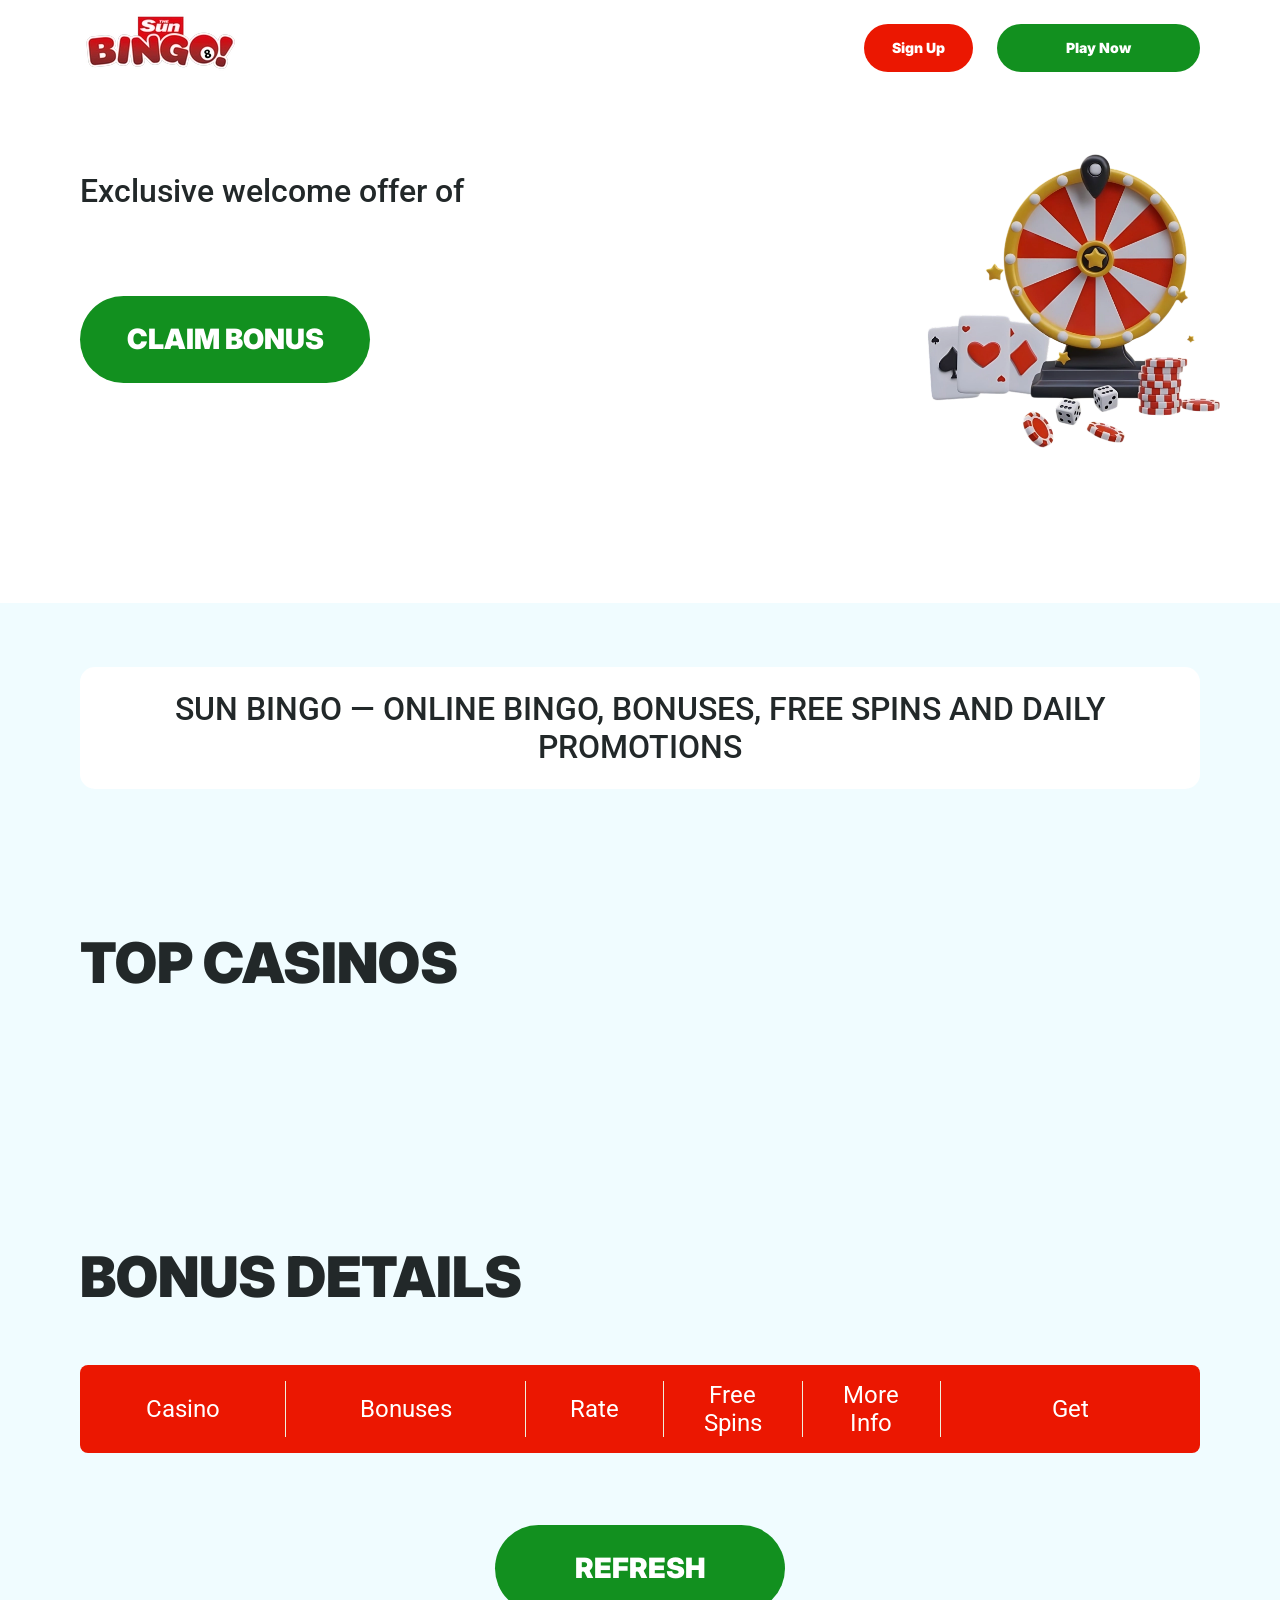
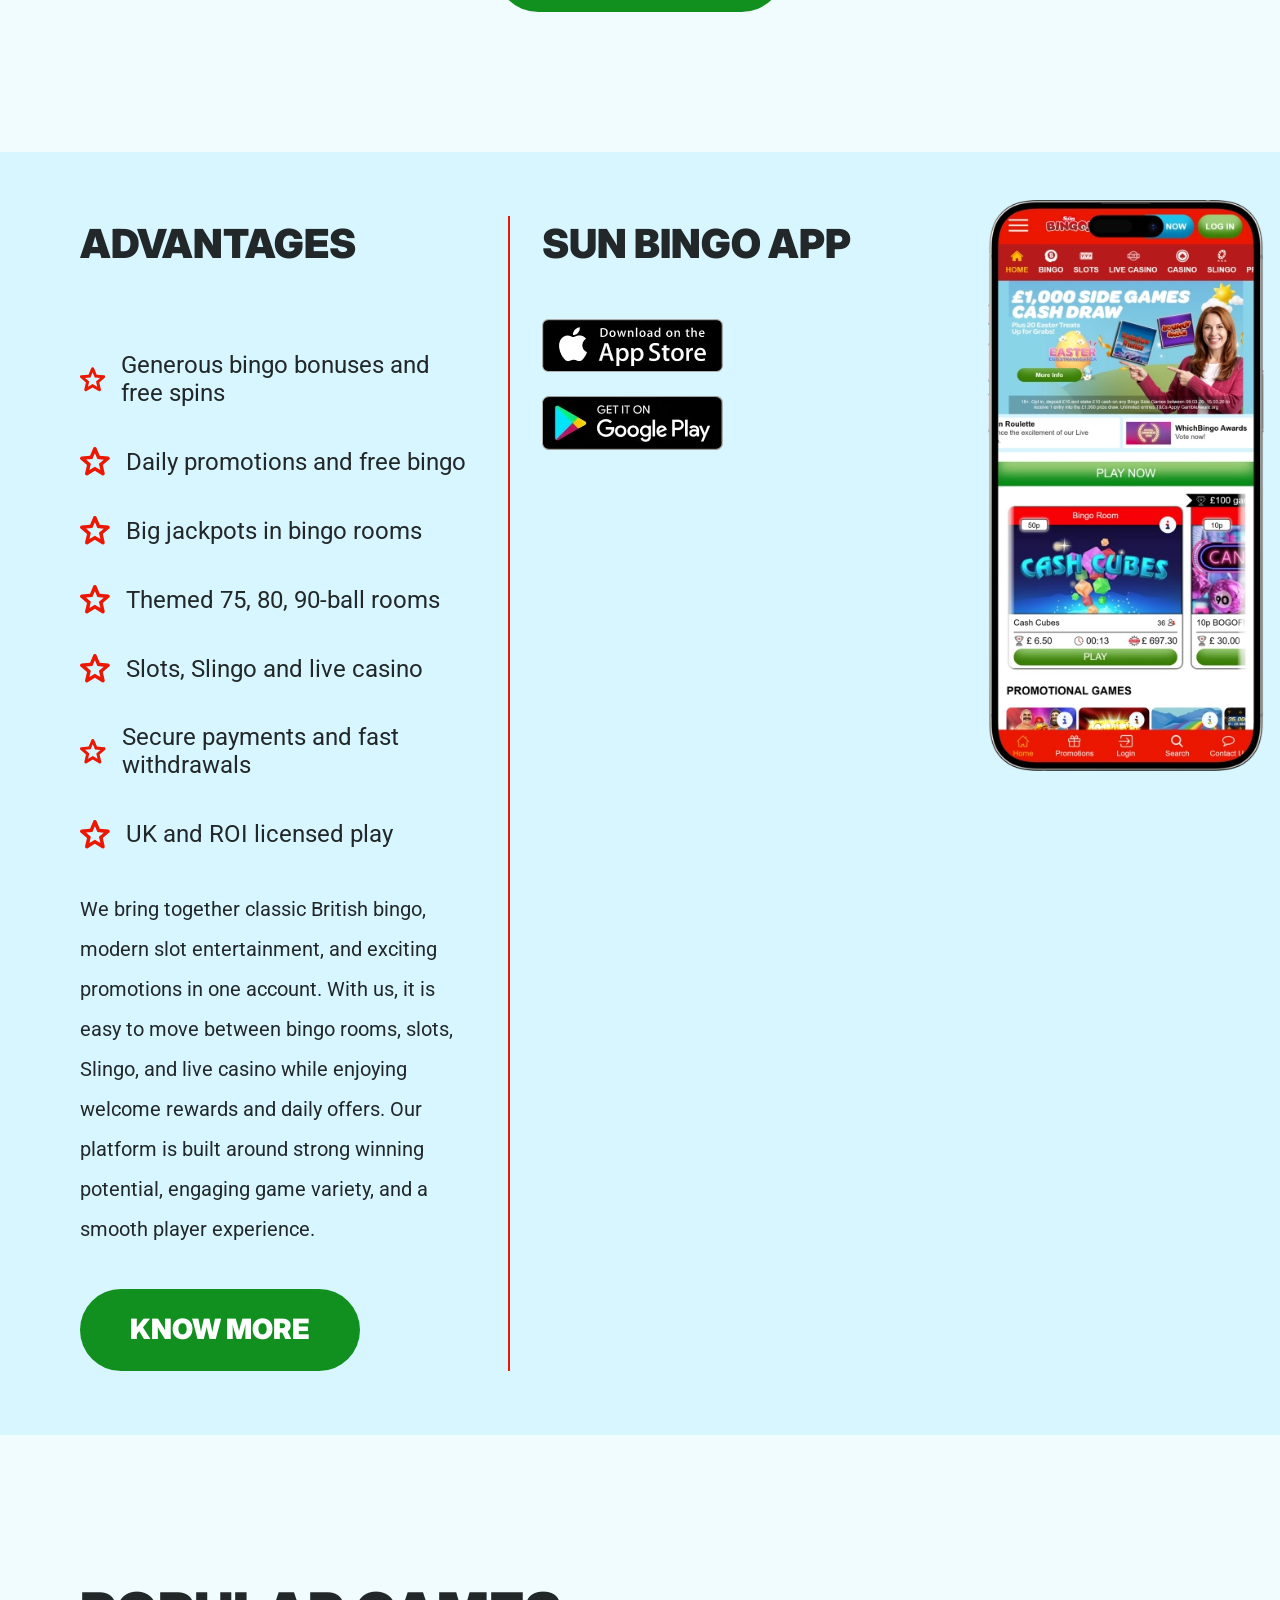
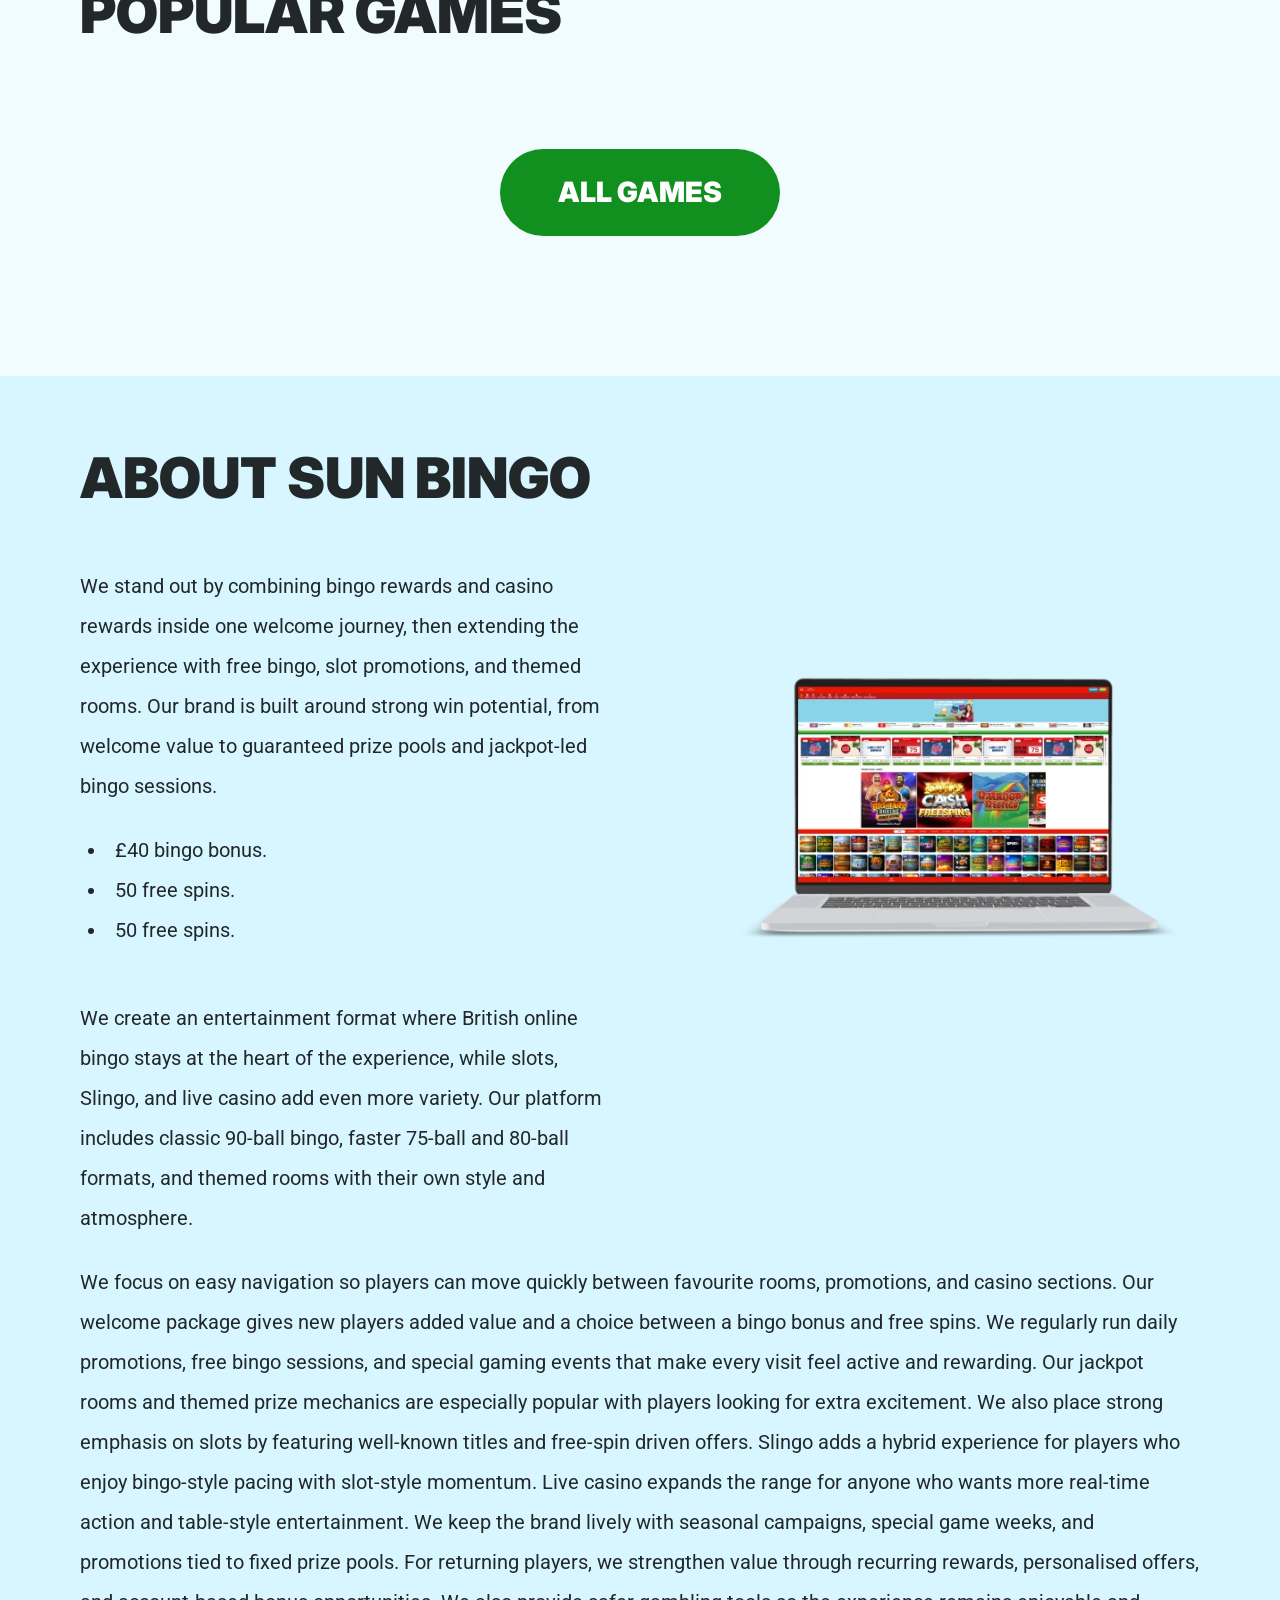
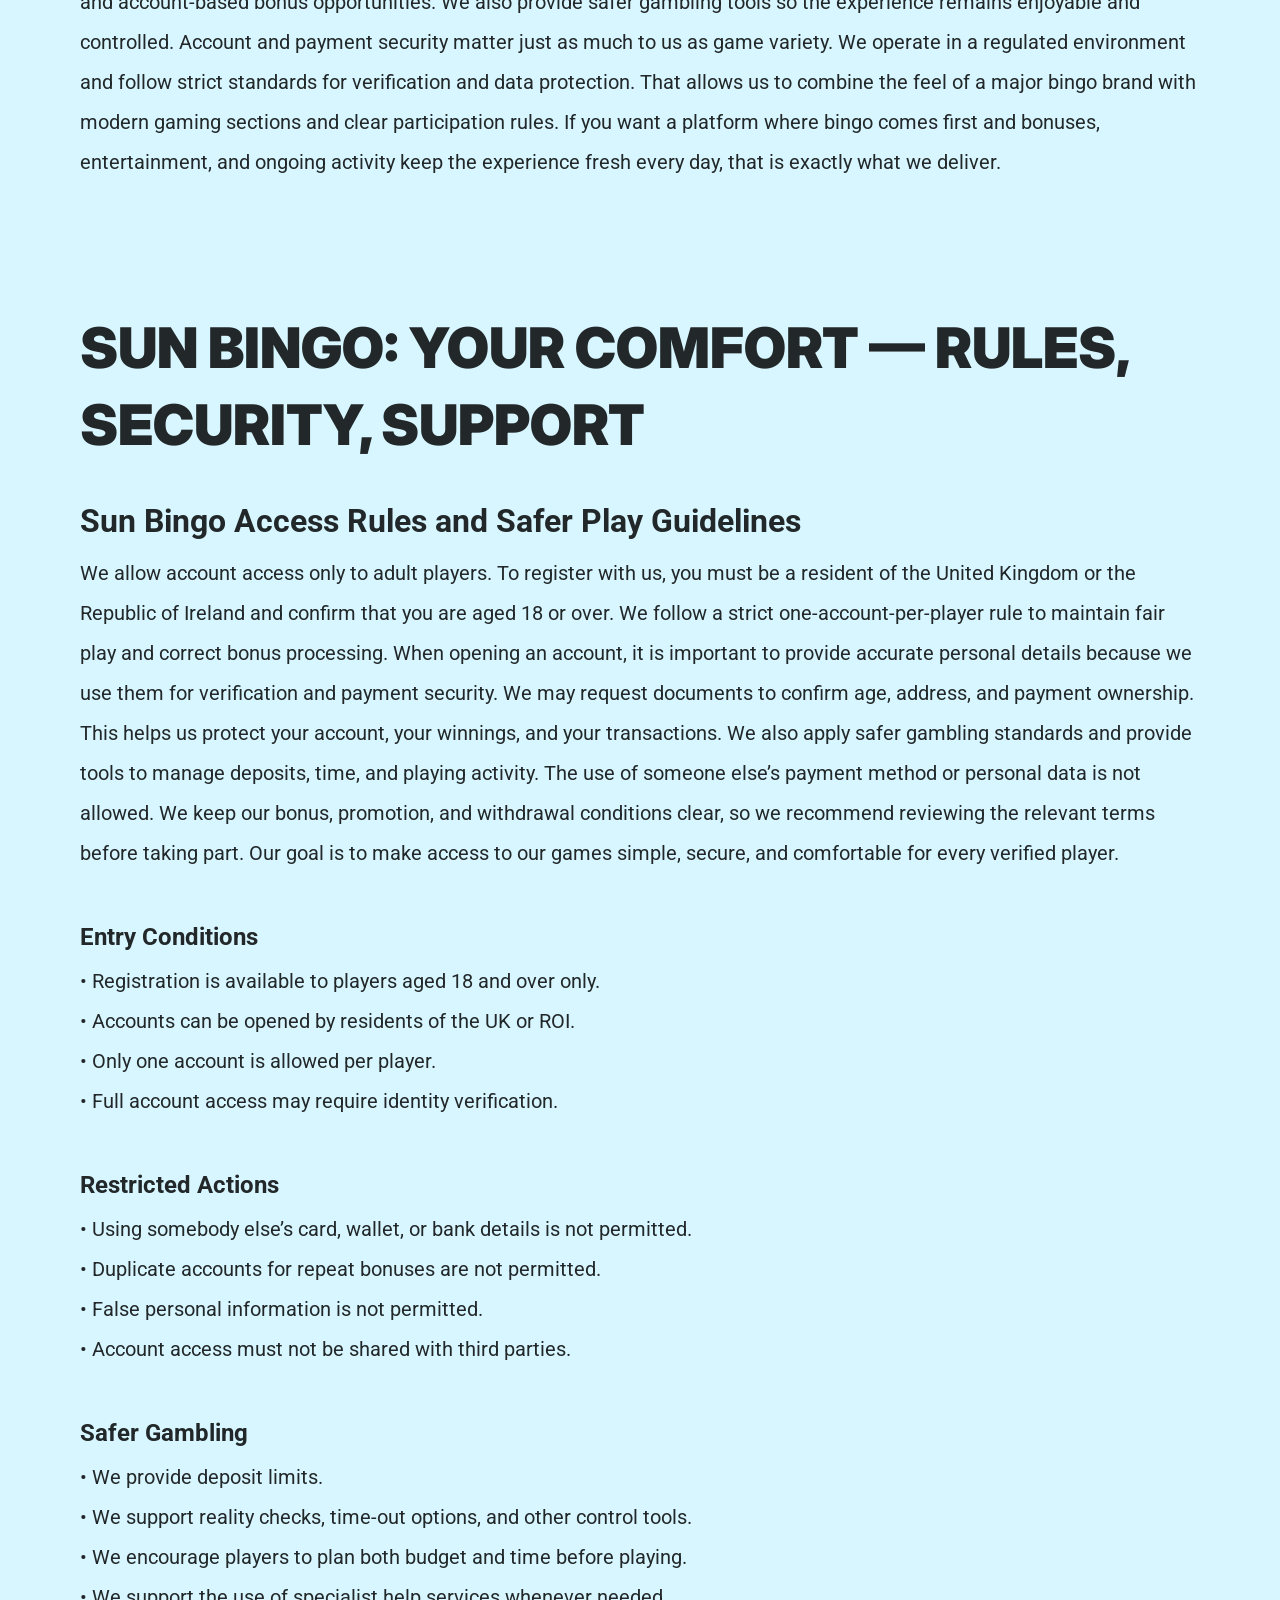
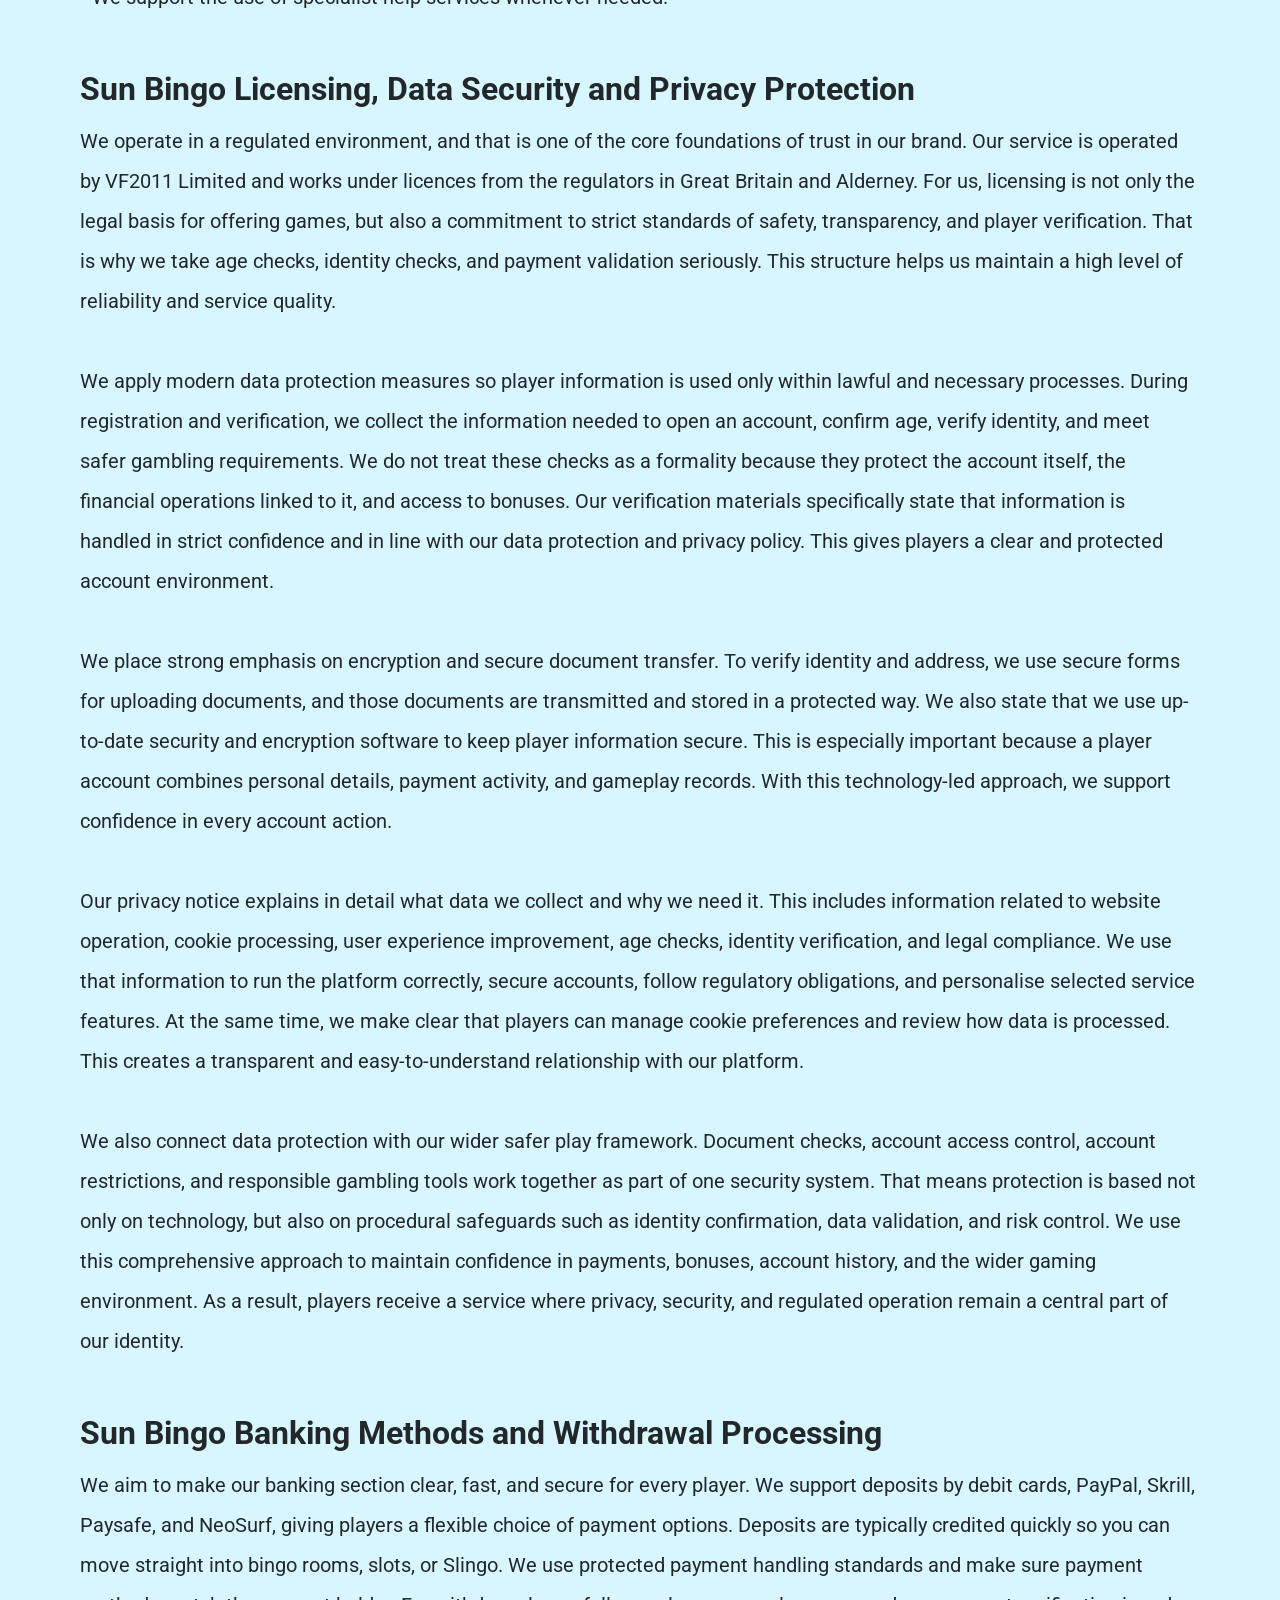
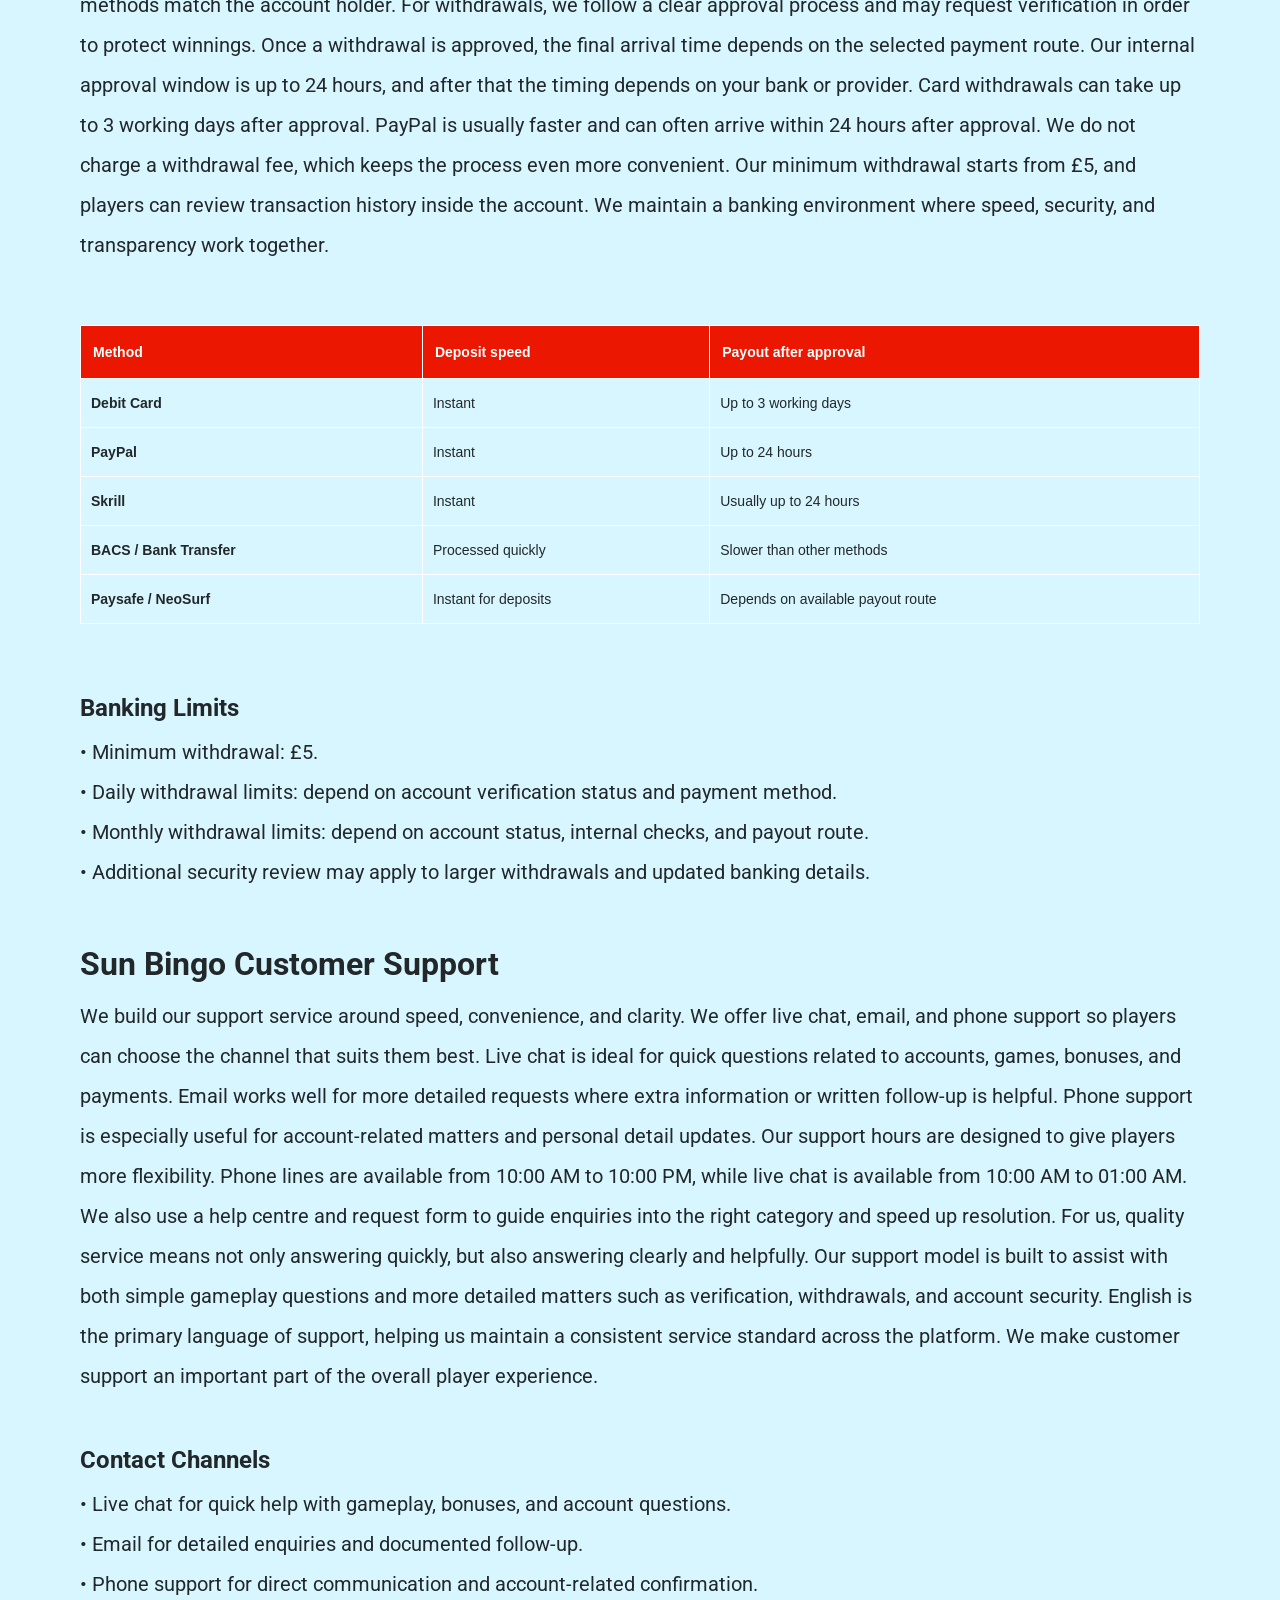
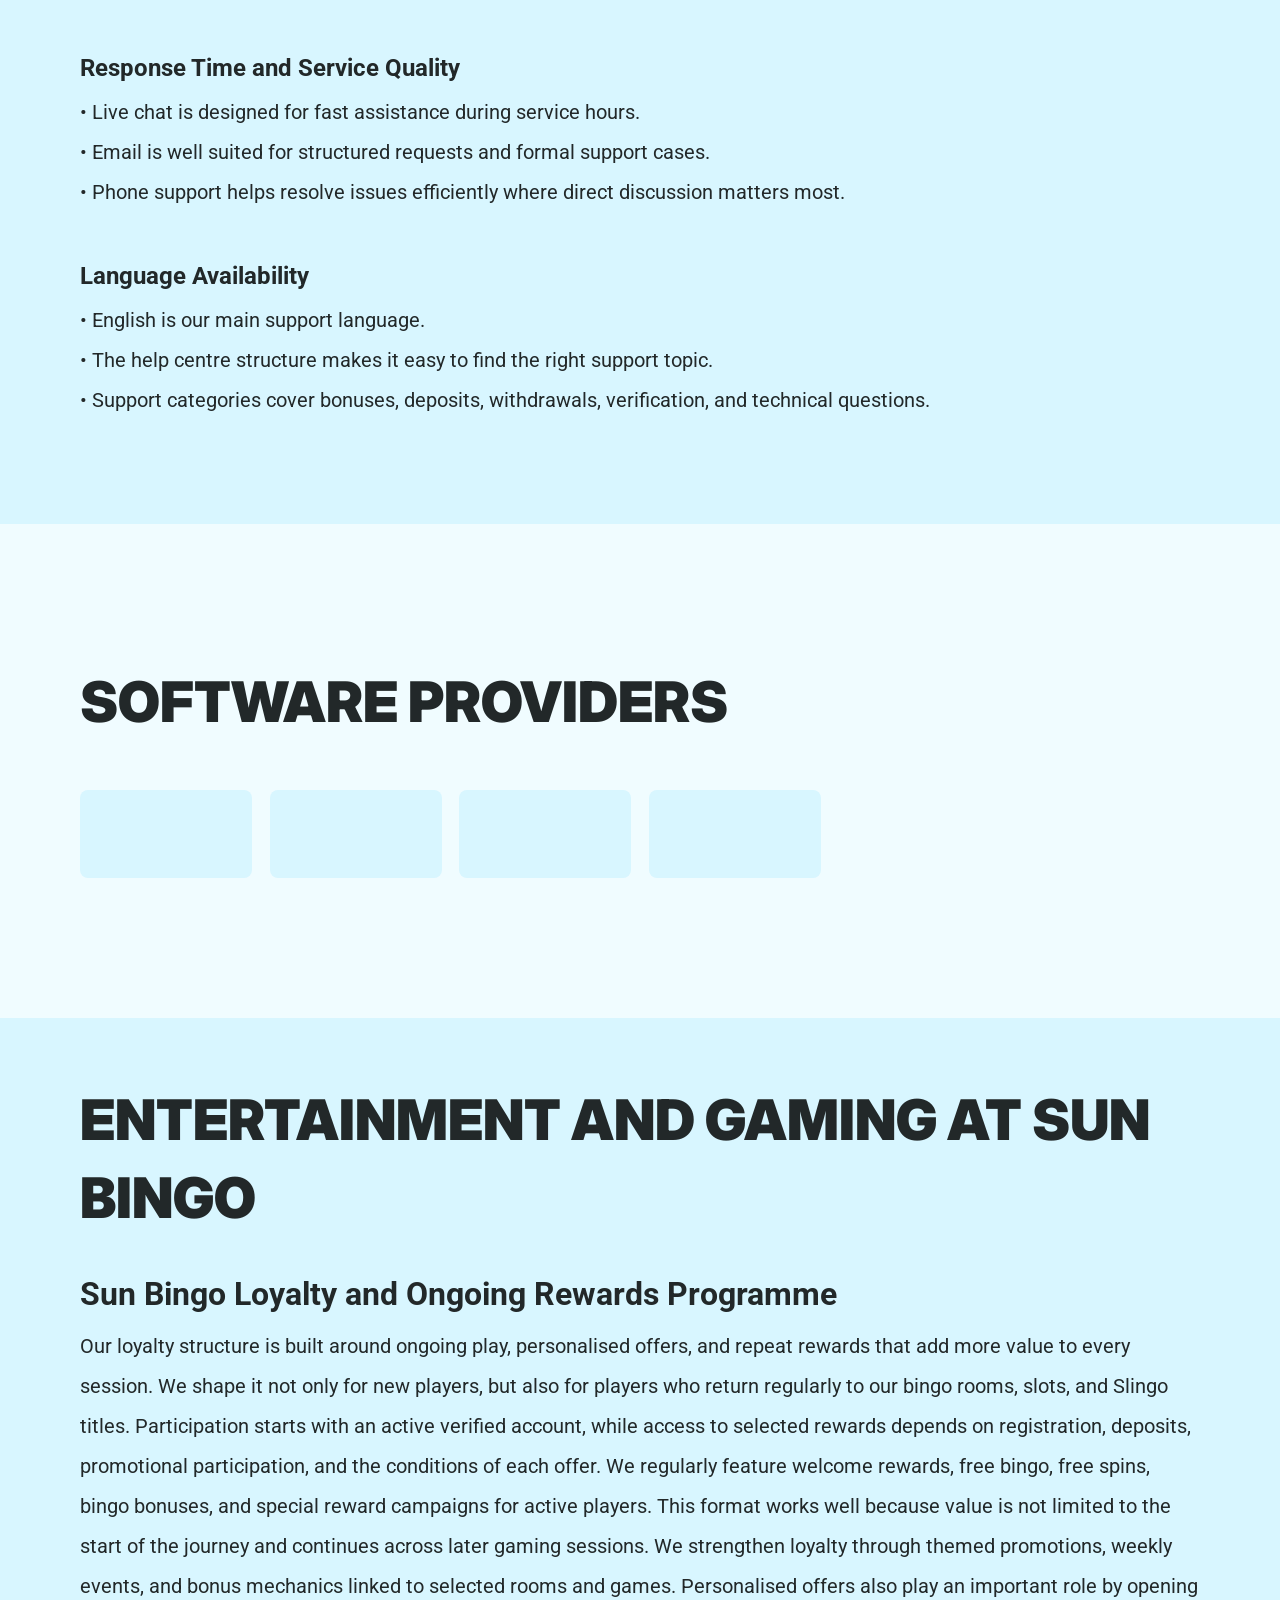
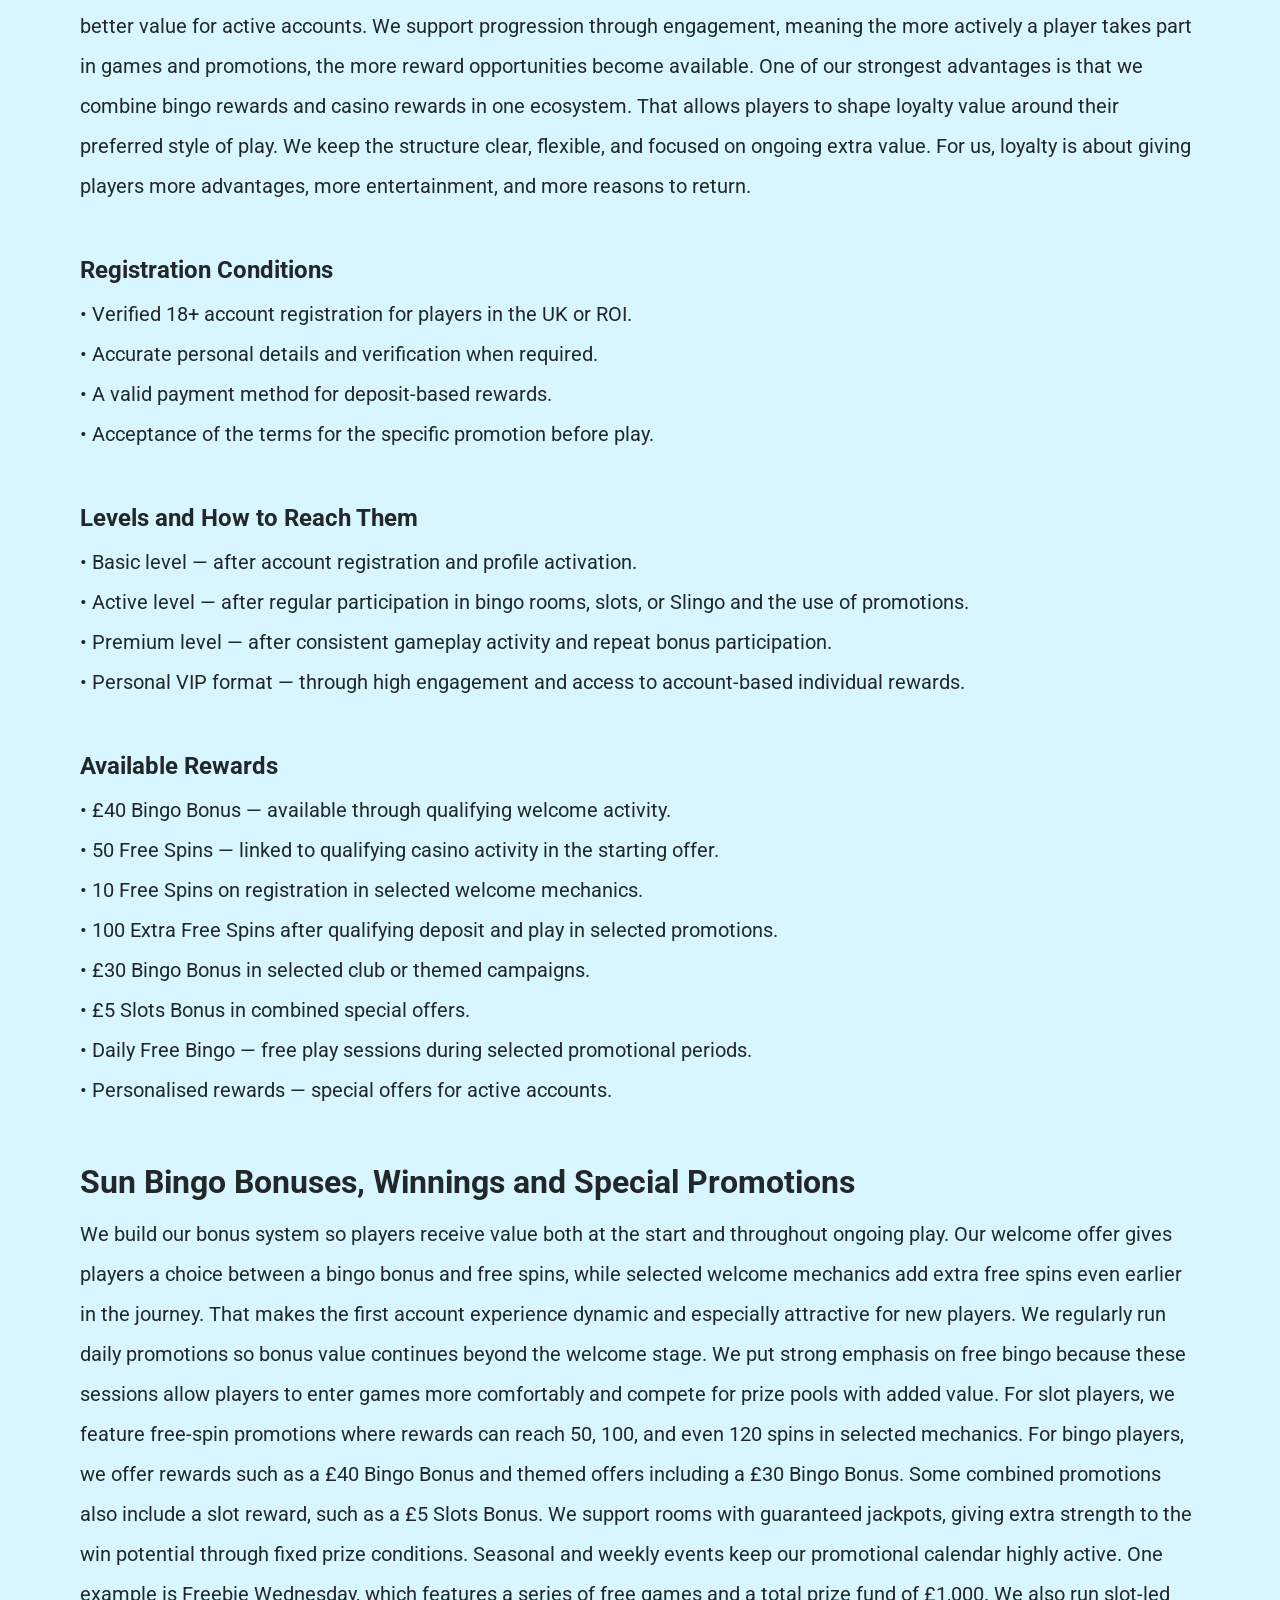
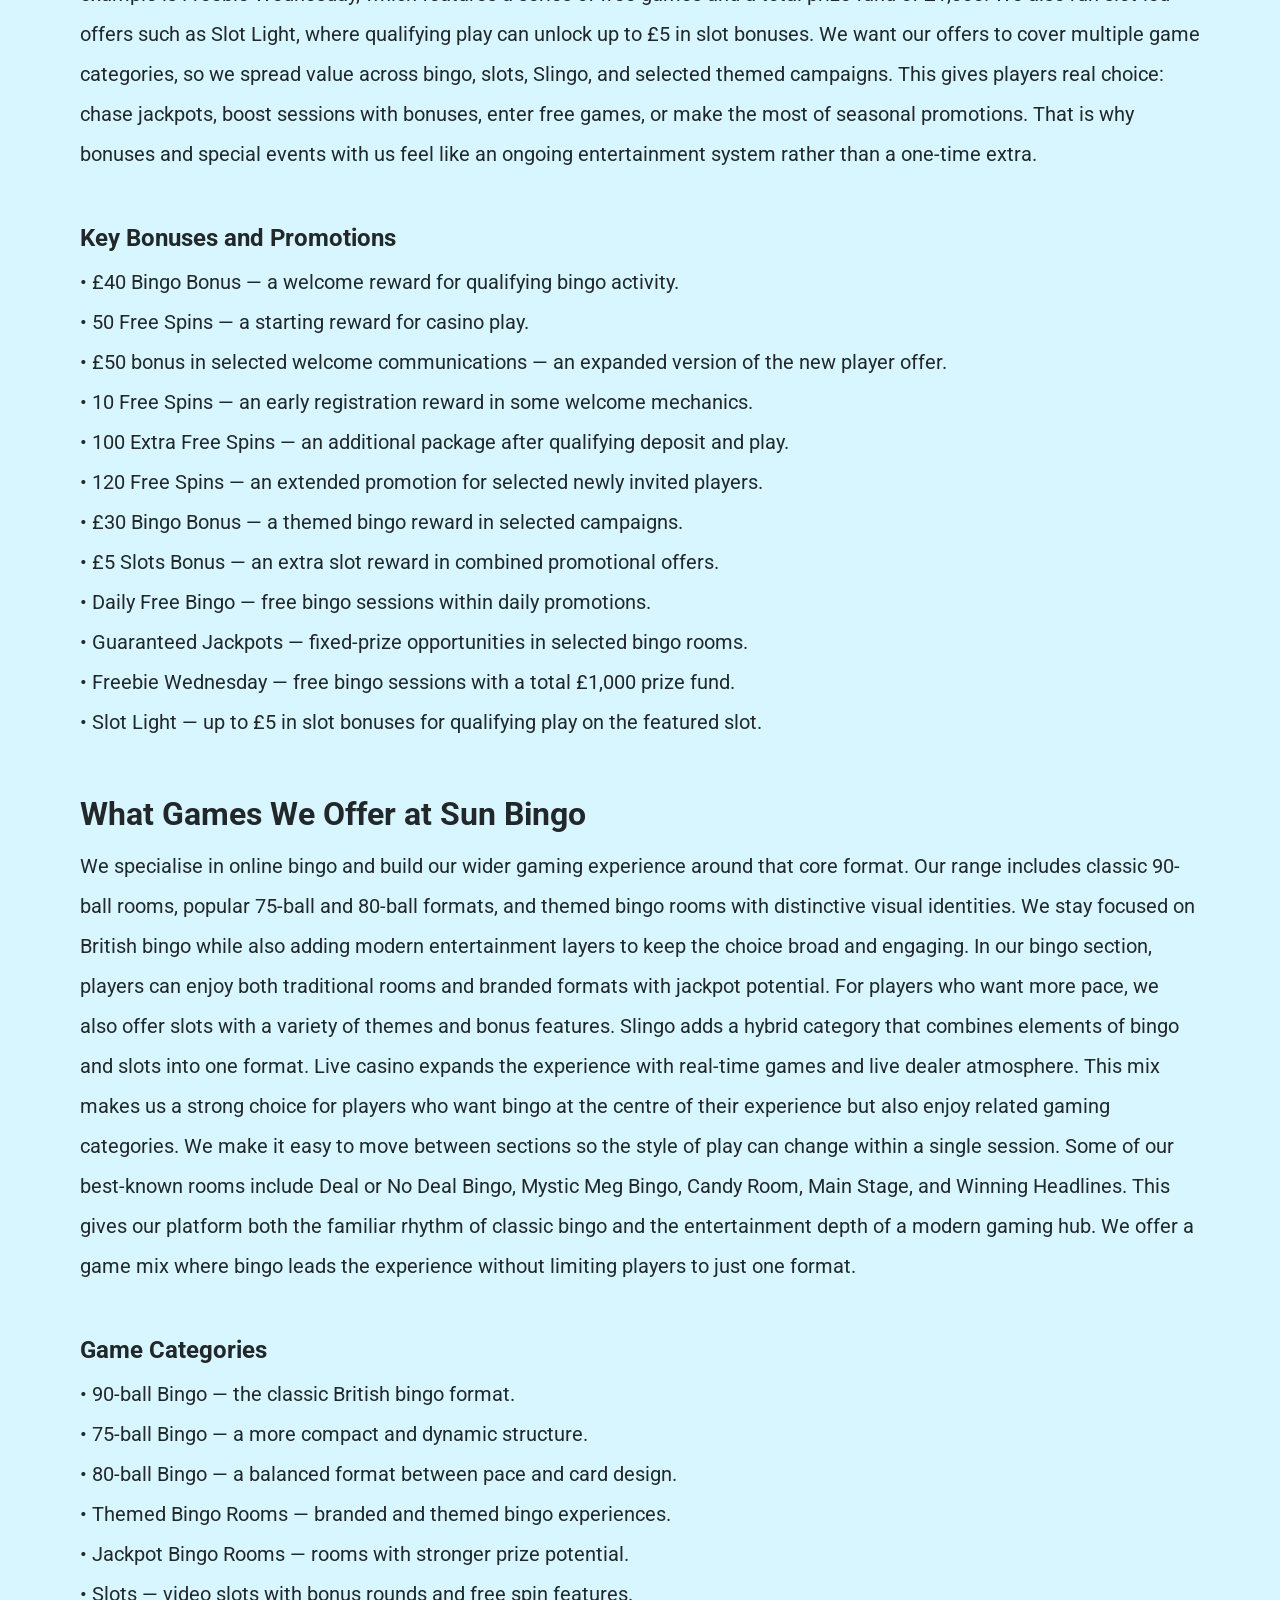
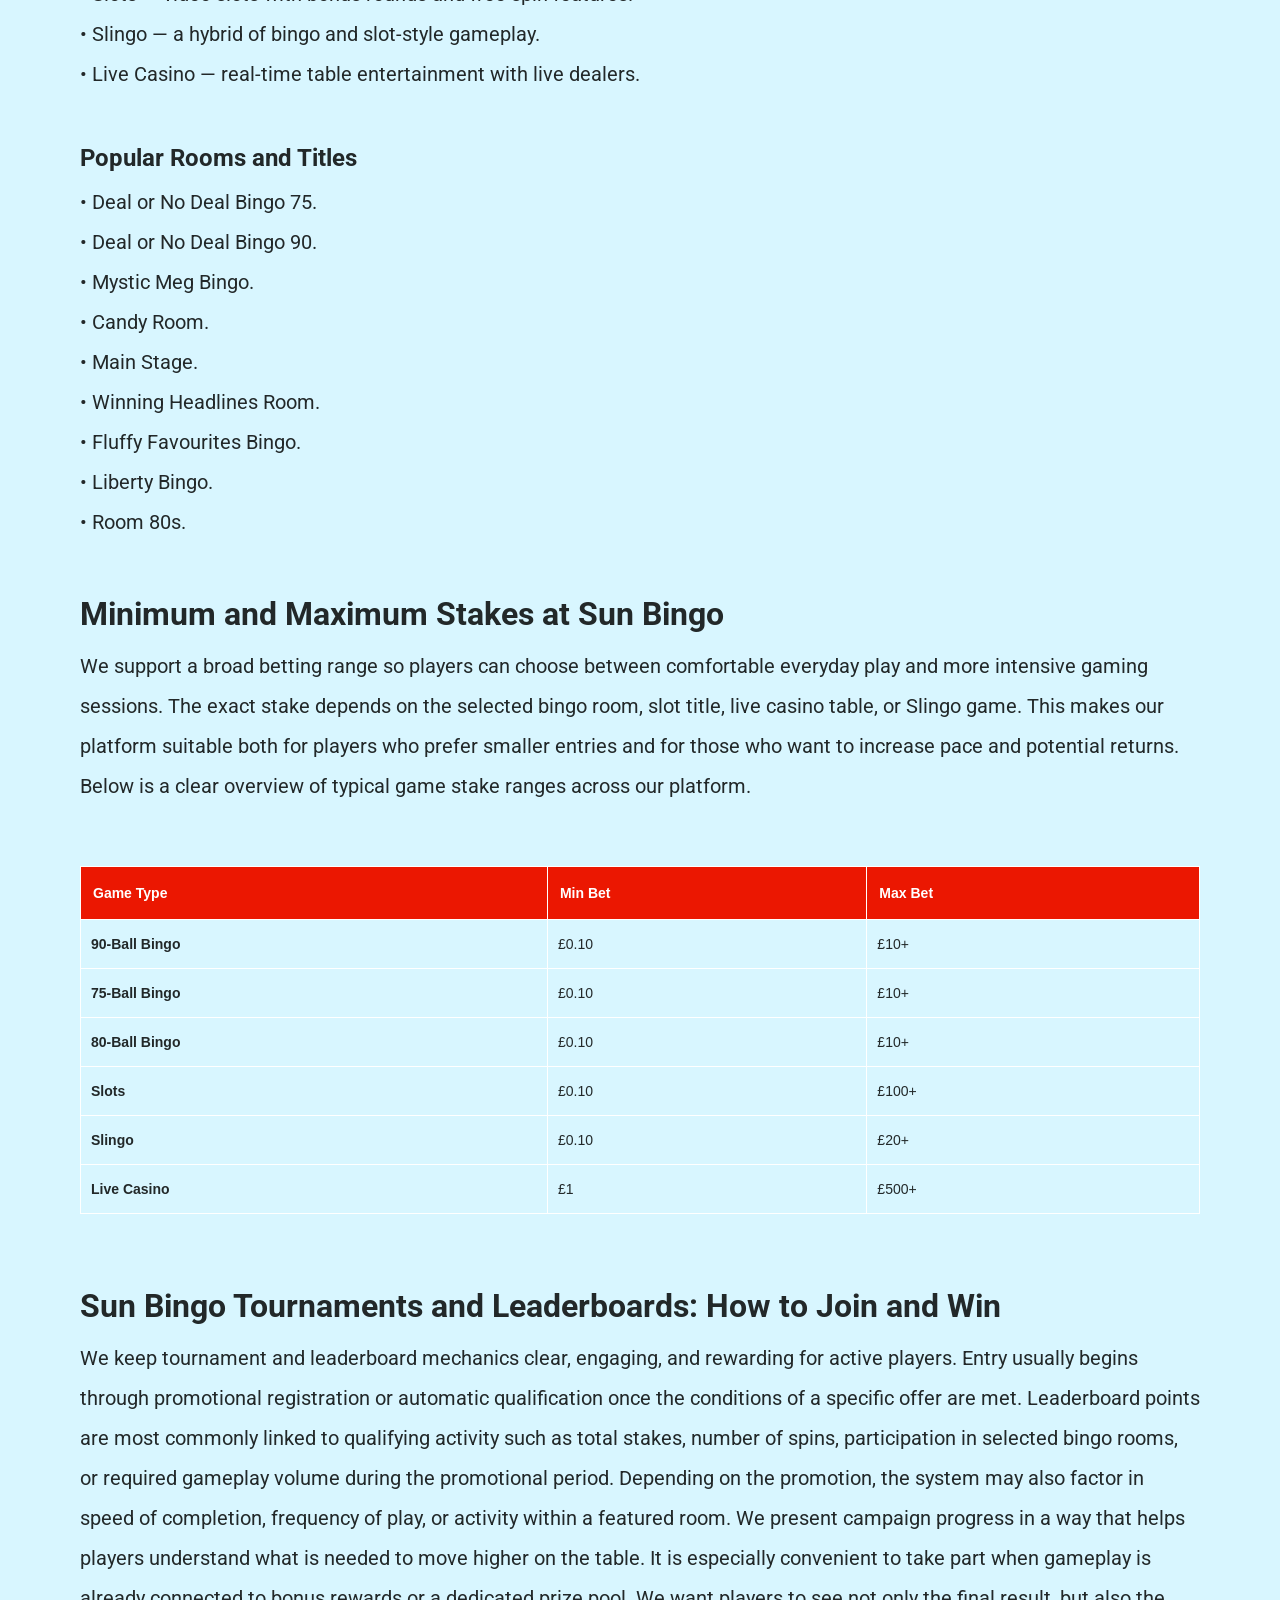
==== commit 0d601cf9: "Site update" ====
--- a/index.html
+++ b/index.html
@@ -25,42 +25,42 @@
     />
 
     <meta name="viewport" content="width=device-width, initial-scale=1, minimum-scale=1, maximum-scale=2">
-    <link rel="preload" as="image" href="https://paf-casino-online.com/_next/static/media/logo.9568bf57.svg" fetchpriority="high">
+    <link rel="preload" as="image" href="_assets/images/1773225098-logo-11.webp" fetchpriority="high">
     <link rel="stylesheet" href="./normalize.css">
     <link rel="stylesheet" href="./index.css">
     <meta name="theme-color" content="">
-    <title>Paf Casino Sverige: Licensierat kasino med bonusar och coola spel</title>
+    <title>Sun Bingo — official guide to bonuses, games, payments and promotions</title>
     <meta name="description"
-          content="Paf Casino Sweden erbjuder snabba uttag, satsningsfria bonusar, ett brett urval av spel, säkra insättningar och uttag. Spela med komfort och säkerhet och glöm inte att hämta din bonus!">
-    <link rel="canonical" href="https://#">
-    <meta property="og:title" content="Paf Casino Sverige: Licensierat kasino med bonusar och coola spel">
+          content="Sun Bingo brings together online bingo, themed rooms, slots, Slingo, and live casino entertainment. Explore bonuses, free bingo, free spins, payment methods, withdrawals, game rules, and value for both new and returning players.">
+    <link rel="canonical" href="https://sun-bingo-online.com">
+    <meta property="og:title" content="Sun Bingo — official guide to bonuses, games, payments and promotions">
     <meta property="og:description"
-          content="Paf Casino Sweden erbjuder snabba uttag, satsningsfria bonusar, ett brett urval av spel, säkra insättningar och uttag. Spela med komfort och säkerhet och glöm inte att hämta din bonus!">
-    <meta property="og:url" content="https://#">
-    <meta property="og:site_name" content="Paf Casino Sverige: Licensierat kasino med bonusar och coola spel">
+          content="Sun Bingo brings together online bingo, themed rooms, slots, Slingo, and live casino entertainment. Explore bonuses, free bingo, free spins, payment methods, withdrawals, game rules, and value for both new and returning players.">
+    <meta property="og:url" content="https://sun-bingo-online.com">
+    <meta property="og:site_name" content="Sun Bingo — official guide to bonuses, games, payments and promotions">
     <meta property="og:locale" content="en-GB">
-    <meta property="og:image" content="https://paf-casino-online.com/images/og_image.webp">
+    <meta property="og:image" content="_assets/images/1773225113-120844-1.webp">
     <meta property="og:image:width" content="1200">
     <meta property="og:image:height" content="630">
     <meta property="og:type" content="website">
     <meta name="twitter:card" content="summary_large_image">
-    <meta name="twitter:site" content="@pafcasino">
-    <meta name="twitter:title" content="Paf Casino Sverige: Licensierat kasino med bonusar och coola spel">
+    <meta name="twitter:site" content="sun-bingo-online.com">
+    <meta name="twitter:title" content="Sun Bingo — official guide to bonuses, games, payments and promotions">
     <meta name="twitter:description"
-          content="Paf Casino Sweden erbjuder snabba uttag, satsningsfria bonusar, ett brett urval av spel, säkra insättningar och uttag. Spela med komfort och säkerhet och glöm inte att hämta din bonus!">
-    <meta name="twitter:image" content="https://paf-casino-online.com/images/og_image.webp">
+          content="Sun Bingo brings together online bingo, themed rooms, slots, Slingo, and live casino entertainment. Explore bonuses, free bingo, free spins, payment methods, withdrawals, game rules, and value for both new and returning players.">
+    <meta name="twitter:image" content="_assets/images/1773225113-120844-1.webp">
     <meta name="twitter:image:width" content="1200">
     <meta name="twitter:image:height" content="630">
-    <link rel="icon" href="https://paf-casino-online.com/favicon.ico" type="image/x-icon" sizes="16x16">
+    <link rel="icon" href="_assets/images/1773225118-favicon-32.webp" type="image/x-icon" sizes="16x16">
     <meta name="language" content="en-GB">
 
-    <link rel="apple-touch-icon" href="https://paf-casino-online.com/icons/icon-192x192.webp" sizes="96x96">
-    <link rel="icon" href="https://paf-casino-online.com/icons/icon-192x192.webp" type="image/webp" sizes="192x192">
-
-    <link rel="preload" href="https://paf-casino-online.com/images/hero-mobile.webp" as="image" fetchpriority="high">
-
-    <link rel="alternate" hreflang="x-default" href="https://#" />
-    <link rel="alternate" hreflang="en" href="https://#" />
+    <link rel="apple-touch-icon" href="_assets/images/1773225092-favicon-32.webp" sizes="96x96">
+    <link rel="icon" href="_assets/images/1773225092-favicon-32.webp" type="image/webp" sizes="192x192">
+
+    <link rel="preload" href="_assets/images/1773225132-120844-1.webp" as="image" fetchpriority="high">
+
+    <link rel="alternate" hreflang="x-default" href="https://sun-bingo-online.com" />
+    <link rel="alternate" hreflang="en" href="https://sun-bingo-online.com" />
 </head>
 
 <body>
@@ -147,8 +147,8 @@
 <div class="wrapper">
     <header class="header" id="top">
         <div class="headerBlock">
-            <div class="headerLogoContainer"><a href="https://#" aria-label="Main page"><img class="header__logo logo"
-                                                                                                     src="https://paf-casino-online.com/_next/static/media/logo.9568bf57.svg" alt="Paf Casino Sverige Logo" /></a></div>
+            <div class="headerLogoContainer"><a href="https://sun-bingo-online.com" aria-label="Main page"><img class="header__logo logo"
+                                                                                                     src="_assets/images/1773225098-logo-11.webp" alt="Sun Bingo Logo" /></a></div>
             <ul class="nav__list">
                 <li class="nav__item"><a class="nav__link" target="_blank" href="casino.html?id=example-offer-id"
                                          aria-label="Sign Up" id="navSignUp"> Sign Up </a></li>
@@ -173,7 +173,7 @@
                 </div>
             </div>
             <div class="heroUnder">
-                <h1 class="heroText heroMainTitle">H1 title about casino</h1>
+                <h1 class="heroText heroMainTitle">Sun Bingo — online bingo, bonuses, free spins and daily promotions</h1>
             </div>
         </section>
         <div class="bonusesCircleContainer">
@@ -231,51 +231,64 @@
                         <div class="advantagesDescription">
                             <h2 class="advantagesTitle title">Advantages</h2>
                             <ul class="advantagesList">
-                                <li class="providersGroup">Some text before list</li>
+                                <li class="providersGroup"></li>
                                 <li class="advantagesItem">
                                     <svg class="advantagesStar" width="30" height="29">
                                         <use href="#star-icon"></use>
                                     </svg>
-                                    <p class="advantagesText">Legal and safe casino</p>
+                                    <p class="advantagesText">Generous bingo bonuses and free spins</p>
                                 </li>
                                 <li class="advantagesItem">
                                     <svg class="advantagesStar" width="30" height="29">
                                         <use href="#star-icon"></use>
                                     </svg>
-                                    <p class="advantagesText">Quick registration</p>
+                                    <p class="advantagesText">Daily promotions and free bingo</p>
                                 </li>
                                 <li class="advantagesItem">
                                     <svg class="advantagesStar" width="30" height="29">
                                         <use href="#star-icon"></use>
                                     </svg>
-                                    <p class="advantagesText">Data protection</p>
+                                    <p class="advantagesText">Big jackpots in bingo rooms</p>
                                 </li>
                                 <li class="advantagesItem">
                                     <svg class="advantagesStar" width="30" height="29">
                                         <use href="#star-icon"></use>
                                     </svg>
-                                    <p class="advantagesText">No wagering bonus</p>
+                                    <p class="advantagesText">Themed 75, 80, 90-ball rooms</p>
                                 </li>
                                 <li class="advantagesItem">
                                     <svg class="advantagesStar" width="30" height="29">
                                         <use href="#star-icon"></use>
                                     </svg>
-                                    <p class="advantagesText">Wide range of games</p>
+                                    <p class="advantagesText">Slots, Slingo and live casino</p>
                                 </li>
-                                <li class="providersGroup">Some text after list</li>
+                                <li class="advantagesItem">
+                                    <svg class="advantagesStar" width="30" height="29">
+                                        <use href="#star-icon"></use>
+                                    </svg>
+                                    <p class="advantagesText">Secure payments and fast withdrawals</p>
+                                </li>
+                                <li class="advantagesItem">
+                                    <svg class="advantagesStar" width="30" height="29">
+                                        <use href="#star-icon"></use>
+                                    </svg>
+                                    <p class="advantagesText">UK and ROI licensed play</p>
+                                </li>
+                                <li class="providersGroup">We bring together classic British bingo, modern slot entertainment, and exciting promotions in one account. With us, it is easy to move between bingo rooms, slots, Slingo, and live casino while enjoying welcome rewards and daily offers. Our platform is built around strong winning potential, engaging game variety, and a smooth player experience.
+</li>
                             </ul><a class="advantagesLink" id="advantagesLink" target="_blank" href="/" aria-label="Know more"><span
                                 class="advantagesButton btn btn--large">Know more</span></a>
                         </div>
                         <div class="advantagesMobile">
-                            <h2 class="advantagesTitle title advantagesAppTitle">Mobile App</h2><img
-                                class="advantagesMobilePhone" src="https://paf-casino-online.com/_next/image?url=%2F_next%2Fstatic%2Fmedia%2Fmobile.cd4410fa.webp&amp;w=384&amp;q=75" title="Paf Casino Sverige Mobile"
-                                alt="Mobile App" />
+                            <h2 class="advantagesTitle title advantagesAppTitle">Sun Bingo App</h2><img
+                                class="advantagesMobilePhone" src="_assets/images/1773225143-sunb.webp" title="Sun Bingo Mobile"
+                                alt="Sun Bingo App" />
                             <div class="advantagesStoreGroup"><a href="/" id="appStoreLink" aria-label="Play game"
                                                                  target="_blank"><img class="advantagesStore" width="181" height="53"
-                                                                                      src="./assets/images/advantages/app-store.webp" alt="iOs App " title="Mobile App"/></a><a
+                                                                                      src="./assets/images/advantages/app-store.webp" alt="iOs App " title="Sun Bingo App"/></a><a
                                     href="/" id="googlePlayLink" aria-label="Play game" target="_blank"><img
                                     class="advantagesStore" width="181" height="54"
-                                    src="./assets/images/advantages/google-play.webp" alt="android App Mobile App" title="Mobile App" /></a>
+                                    src="./assets/images/advantages/google-play.webp" alt="android App Sun Bingo App" title="Sun Bingo App" /></a>
                             </div>
                         </div>
                     </div>
@@ -296,22 +309,29 @@
             <section class="history">
                 <div class="container">
                     <div class="historyBlock block">
-                        <h2 class="historyTitle title">History</h2>
+                        <h2 class="historyTitle title">About Sun Bingo</h2>
                         <div class="historyGroup">
                             <div class="historyColumn">
                                 <div class="historyText">
-                                    <p class="historyDescription">First paragraph of history</p>
+                                    <p class="historyDescription">We stand out by combining bingo rewards and casino rewards inside one welcome journey, then extending the experience with free bingo, slot promotions, and themed rooms. Our brand is built around strong win potential, from welcome value to guaranteed prize pools and jackpot-led bingo sessions.
+
+</p>
                                     <ul class="historyList">
-                                        <li class="historyItem">History item 1</li>
-                                        <li class="historyItem">History item 2</li>
+                                        <li class="historyItem">£40 bingo bonus.</li>
+                                        <li class="historyItem">50 free spins.</li>
+                                        <li class="historyItem">50 free spins.</li>
                                     </ul>
-                                    <p class="historyDescription">Second paragraph of history</p>
+                                    <p class="historyDescription">We create an entertainment format where British online bingo stays at the heart of the experience, while slots, Slingo, and live casino add even more variety. Our platform includes classic 90-ball bingo, faster 75-ball and 80-ball formats, and themed rooms with their own style and atmosphere.
+
+</p>
                                 </div>
                             </div>
                             <div class="historyColumn"><img class="historyImage"
-                                                            src="https://paf-casino-online.com/_next/image?url=%2F_next%2Fstatic%2Fmedia%2FMacBook-Pro.b62d8565.webp&amp;w=750&amp;q=75" alt="History" title="Paf Casino Sverige Desktop"/></div>
+                                                            src="_assets/images/1773225154-mac-sun.webp" alt="History" title="Sun Bingo Desktop"/></div>
                         </div>
-                        <p class="historyDescription">Third paragraph of history</p>
+                        <p class="historyDescription">We focus on easy navigation so players can move quickly between favourite rooms, promotions, and casino sections. Our welcome package gives new players added value and a choice between a bingo bonus and free spins. We regularly run daily promotions, free bingo sessions, and special gaming events that make every visit feel active and rewarding. Our jackpot rooms and themed prize mechanics are especially popular with players looking for extra excitement. We also place strong emphasis on slots by featuring well-known titles and free-spin driven offers. Slingo adds a hybrid experience for players who enjoy bingo-style pacing with slot-style momentum. Live casino expands the range for anyone who wants more real-time action and table-style entertainment. We keep the brand lively with seasonal campaigns, special game weeks, and promotions tied to fixed prize pools. For returning players, we strengthen value through recurring rewards, personalised offers, and account-based bonus opportunities. We also provide safer gambling tools so the experience remains enjoyable and controlled. Account and payment security matter just as much to us as game variety. We operate in a regulated environment and follow strict standards for verification and data protection. That allows us to combine the feel of a major bingo brand with modern gaming sections and clear participation rules. If you want a platform where bingo comes first and bonuses, entertainment, and ongoing activity keep the experience fresh every day, that is exactly what we deliver.
+
+</p>
                     </div>
                 </div>
             </section>
@@ -320,8 +340,159 @@
             <section class="history">
                 <div class="container">
                     <div class="historyBlock block">
-                        <h2 class="historyTitle title">Title for custom section</h2>
-                        <div class="historyDescription"><ul><li>bonuses</li><li>games</li><li>license</li><li>advantages</li></ul></div>
+                        <h2 class="historyTitle title">Sun Bingo: your comfort — rules, security, support</h2>
+                        <div class="historyDescription"><h3 style = "font-weight: bold;font-size: 32px;">
+Sun Bingo Access Rules and Safer Play Guidelines
+</h3>
+<p>
+We allow account access only to adult players. To register with us, you must be a resident of the United Kingdom or the Republic of Ireland and confirm that you are aged 18 or over. We follow a strict one-account-per-player rule to maintain fair play and correct bonus processing. When opening an account, it is important to provide accurate personal details because we use them for verification and payment security. We may request documents to confirm age, address, and payment ownership. This helps us protect your account, your winnings, and your transactions. We also apply safer gambling standards and provide tools to manage deposits, time, and playing activity. The use of someone else’s payment method or personal data is not allowed. We keep our bonus, promotion, and withdrawal conditions clear, so we recommend reviewing the relevant terms before taking part. Our goal is to make access to our games simple, secure, and comfortable for every verified player.
+</p>
+<br>
+<h4 style = "font-weight: bold; font-size: 24px;">
+Entry Conditions
+</h4>
+<ul>
+            <li>• Registration is available to players aged 18 and over only.</li>
+            <li>• Accounts can be opened by residents of the UK or ROI.</li>
+            <li>• Only one account is allowed per player.</li>
+            <li>• Full account access may require identity verification.</li>
+</ul><br>
+
+<h4 style = "font-weight: bold; font-size: 24px;">
+Restricted Actions
+</h4>
+<ul>
+            <li>• Using somebody else’s card, wallet, or bank details is not permitted.</li>
+            <li>• Duplicate accounts for repeat bonuses are not permitted.</li>
+            <li>• False personal information is not permitted.</li>
+            <li>• Account access must not be shared with third parties.</li>
+</ul><br>
+
+<h4 style = "font-weight: bold; font-size: 24px;">
+Safer Gambling
+</h4>
+<ul>
+            <li>• We provide deposit limits.</li>
+            <li>• We support reality checks, time-out options, and other control tools.</li>
+            <li>• We encourage players to plan both budget and time before playing.</li>
+            <li>• We support the use of specialist help services whenever needed.</li>
+</ul><br>
+
+<h3 style = "font-weight: bold;font-size: 32px;">
+Sun Bingo Licensing, Data Security and Privacy Protection
+</h3>
+<p>
+We operate in a regulated environment, and that is one of the core foundations of trust in our brand. Our service is operated by VF2011 Limited and works under licences from the regulators in Great Britain and Alderney. For us, licensing is not only the legal basis for offering games, but also a commitment to strict standards of safety, transparency, and player verification. That is why we take age checks, identity checks, and payment validation seriously. This structure helps us maintain a high level of reliability and service quality.
+</p>
+<br>
+<p>
+We apply modern data protection measures so player information is used only within lawful and necessary processes. During registration and verification, we collect the information needed to open an account, confirm age, verify identity, and meet safer gambling requirements. We do not treat these checks as a formality because they protect the account itself, the financial operations linked to it, and access to bonuses. Our verification materials specifically state that information is handled in strict confidence and in line with our data protection and privacy policy. This gives players a clear and protected account environment.
+</p>
+<br>
+<p>
+We place strong emphasis on encryption and secure document transfer. To verify identity and address, we use secure forms for uploading documents, and those documents are transmitted and stored in a protected way. We also state that we use up-to-date security and encryption software to keep player information secure. This is especially important because a player account combines personal details, payment activity, and gameplay records. With this technology-led approach, we support confidence in every account action.
+</p>
+<br>
+<p>
+Our privacy notice explains in detail what data we collect and why we need it. This includes information related to website operation, cookie processing, user experience improvement, age checks, identity verification, and legal compliance. We use that information to run the platform correctly, secure accounts, follow regulatory obligations, and personalise selected service features. At the same time, we make clear that players can manage cookie preferences and review how data is processed. This creates a transparent and easy-to-understand relationship with our platform.
+</p>
+<br>
+<p>
+We also connect data protection with our wider safer play framework. Document checks, account access control, account restrictions, and responsible gambling tools work together as part of one security system. That means protection is based not only on technology, but also on procedural safeguards such as identity confirmation, data validation, and risk control. We use this comprehensive approach to maintain confidence in payments, bonuses, account history, and the wider gaming environment. As a result, players receive a service where privacy, security, and regulated operation remain a central part of our identity.
+</p>
+<br>
+
+<h3 style = "font-weight: bold;font-size: 32px;">
+Sun Bingo Banking Methods and Withdrawal Processing
+</h3>
+<p>
+We aim to make our banking section clear, fast, and secure for every player. We support deposits by debit cards, PayPal, Skrill, Paysafe, and NeoSurf, giving players a flexible choice of payment options. Deposits are typically credited quickly so you can move straight into bingo rooms, slots, or Slingo. We use protected payment handling standards and make sure payment methods match the account holder. For withdrawals, we follow a clear approval process and may request verification in order to protect winnings. Once a withdrawal is approved, the final arrival time depends on the selected payment route. Our internal approval window is up to 24 hours, and after that the timing depends on your bank or provider. Card withdrawals can take up to 3 working days after approval. PayPal is usually faster and can often arrive within 24 hours after approval. We do not charge a withdrawal fee, which keeps the process even more convenient. Our minimum withdrawal starts from £5, and players can review transaction history inside the account. We maintain a banking environment where speed, security, and transparency work together.
+</p>
+<br>
+
+<table style="width: 100%; border-collapse: collapse; margin: 20px auto; font-family: sans-serif; color: #222829;font-size:14px">
+  <thead>
+    <tr style="background-color: #EB1701;">
+      <th style="border: 1px solid #ffffff; padding: 12px; text-align: left; color: #ffffff; font-weight: bold;">Method</th>
+      <th style="border: 1px solid #ffffff; padding: 12px; text-align: left; color: #ffffff; font-weight: bold;">Deposit speed</th>
+      <th style="border: 1px solid #ffffff; padding: 12px; text-align: left; color: #ffffff; font-weight: bold;">Payout after approval</th>
+    </tr>
+
+  </thead>
+  <tbody>
+    <tr >
+      <td style="border: 1px solid #ffffff; padding: 10px;"><strong>Debit Card</strong></td>
+      <td style="border: 1px solid #ffffff; padding: 10px;">Instant</td>
+      <td style="border: 1px solid #ffffff; padding: 10px;">Up to 3 working days</td>
+    </tr>
+    <tr >
+      <td style="border: 1px solid #ffffff; padding: 10px;"><strong>PayPal</strong></td>
+      <td style="border: 1px solid #ffffff; padding: 10px;">Instant</td>
+      <td style="border: 1px solid #ffffff; padding: 10px;">Up to 24 hours</td>
+    </tr>
+    <tr >
+      <td style="border: 1px solid #ffffff; padding: 10px;"><strong>Skrill</strong></td>
+      <td style="border: 1px solid #ffffff; padding: 10px;">Instant</td>
+      <td style="border: 1px solid #ffffff; padding: 10px;">Usually up to 24 hours</td>
+    </tr>
+    <tr >
+      <td style="border: 1px solid #ffffff; padding: 10px;"><strong>BACS / Bank Transfer</strong></td>
+      <td style="border: 1px solid #ffffff; padding: 10px;">Processed quickly</td>
+      <td style="border: 1px solid #ffffff; padding: 10px;">Slower than other methods</td>
+    </tr>
+    <tr >
+      <td style="border: 1px solid #ffffff; padding: 10px;"><strong>Paysafe / NeoSurf</strong></td>
+      <td style="border: 1px solid #ffffff; padding: 10px;">Instant for deposits</td>
+      <td style="border: 1px solid #ffffff; padding: 10px;">Depends on available payout route</td>
+    </tr>
+  </tbody>
+</table>
+<br>
+
+<h4 style = "font-weight: bold; font-size: 24px;">
+Banking Limits
+</h4>
+<ul>
+            <li>• Minimum withdrawal: £5.</li>
+            <li>• Daily withdrawal limits: depend on account verification status and payment method.</li>
+            <li>• Monthly withdrawal limits: depend on account status, internal checks, and payout route.</li>
+            <li>• Additional security review may apply to larger withdrawals and updated banking details.</li>
+</ul><br>
+
+<h3 style = "font-weight: bold;font-size: 32px;">
+Sun Bingo Customer Support
+</h3>
+<p>
+We build our support service around speed, convenience, and clarity. We offer live chat, email, and phone support so players can choose the channel that suits them best. Live chat is ideal for quick questions related to accounts, games, bonuses, and payments. Email works well for more detailed requests where extra information or written follow-up is helpful. Phone support is especially useful for account-related matters and personal detail updates. Our support hours are designed to give players more flexibility. Phone lines are available from 10:00 AM to 10:00 PM, while live chat is available from 10:00 AM to 01:00 AM. We also use a help centre and request form to guide enquiries into the right category and speed up resolution. For us, quality service means not only answering quickly, but also answering clearly and helpfully. Our support model is built to assist with both simple gameplay questions and more detailed matters such as verification, withdrawals, and account security. English is the primary language of support, helping us maintain a consistent service standard across the platform. We make customer support an important part of the overall player experience.
+</p>
+<br>
+
+<h4 style = "font-weight: bold; font-size: 24px;">
+Contact Channels
+</h4>
+<ul>
+            <li>• Live chat for quick help with gameplay, bonuses, and account questions.</li>
+            <li>• Email for detailed enquiries and documented follow-up.</li>
+            <li>• Phone support for direct communication and account-related confirmation.</li>
+</ul><br>
+
+<h4 style = "font-weight: bold; font-size: 24px;">
+Response Time and Service Quality
+</h4>
+<ul>
+            <li>• Live chat is designed for fast assistance during service hours.</li>
+            <li>• Email is well suited for structured requests and formal support cases.</li>
+            <li>• Phone support helps resolve issues efficiently where direct discussion matters most.</li>
+</ul><br>
+
+<h4 style = "font-weight: bold; font-size: 24px;">
+Language Availability
+</h4>
+<ul>
+            <li>• English is our main support language.</li>
+            <li>• The help centre structure makes it easy to find the right support topic.</li>
+            <li>• Support categories cover bonuses, deposits, withdrawals, verification, and technical questions.</li>
+</ul><br></div>
                     </div>
                 </div>
             </section>
@@ -342,8 +513,181 @@
             <section class="history">
                 <div class="container">
                     <div class="historyBlock block">
-                        <h2 class="historyTitle title">Title for custom section</h2>
-                        <div class="historyDescription"><ul><li>bonuses</li><li>games</li><li>license</li><li>advantages</li></ul></div>
+                        <h2 class="historyTitle title">Entertainment and Gaming at Sun Bingo</h2>
+                        <div class="historyDescription"><h3 style = "font-weight: bold;font-size: 32px;">
+Sun Bingo Loyalty and Ongoing Rewards Programme
+</h3>
+<p>
+Our loyalty structure is built around ongoing play, personalised offers, and repeat rewards that add more value to every session. We shape it not only for new players, but also for players who return regularly to our bingo rooms, slots, and Slingo titles. Participation starts with an active verified account, while access to selected rewards depends on registration, deposits, promotional participation, and the conditions of each offer. We regularly feature welcome rewards, free bingo, free spins, bingo bonuses, and special reward campaigns for active players. This format works well because value is not limited to the start of the journey and continues across later gaming sessions. We strengthen loyalty through themed promotions, weekly events, and bonus mechanics linked to selected rooms and games. Personalised offers also play an important role by opening better value for active accounts. We support progression through engagement, meaning the more actively a player takes part in games and promotions, the more reward opportunities become available. One of our strongest advantages is that we combine bingo rewards and casino rewards in one ecosystem. That allows players to shape loyalty value around their preferred style of play. We keep the structure clear, flexible, and focused on ongoing extra value. For us, loyalty is about giving players more advantages, more entertainment, and more reasons to return.
+</p>
+<br>
+
+<h4 style = "font-weight: bold; font-size: 24px;">
+Registration Conditions
+</h4>
+<ul>
+            <li>• Verified 18+ account registration for players in the UK or ROI.</li>
+            <li>• Accurate personal details and verification when required.</li>
+            <li>• A valid payment method for deposit-based rewards.</li>
+            <li>• Acceptance of the terms for the specific promotion before play.</li>
+</ul><br>
+
+<h4 style = "font-weight: bold; font-size: 24px;">
+Levels and How to Reach Them
+</h4>
+<ul>
+            <li>• Basic level — after account registration and profile activation.</li>
+            <li>• Active level — after regular participation in bingo rooms, slots, or Slingo and the use of promotions.</li>
+            <li>• Premium level — after consistent gameplay activity and repeat bonus participation.</li>
+            <li>• Personal VIP format — through high engagement and access to account-based individual rewards.</li>
+</ul><br>
+
+<h4 style = "font-weight: bold; font-size: 24px;">
+Available Rewards
+</h4>
+<ul>
+            <li>• £40 Bingo Bonus — available through qualifying welcome activity.</li>
+            <li>• 50 Free Spins — linked to qualifying casino activity in the starting offer.</li>
+            <li>• 10 Free Spins on registration in selected welcome mechanics.</li>
+            <li>• 100 Extra Free Spins after qualifying deposit and play in selected promotions.</li>
+            <li>• £30 Bingo Bonus in selected club or themed campaigns.</li>
+            <li>• £5 Slots Bonus in combined special offers.</li>
+            <li>• Daily Free Bingo — free play sessions during selected promotional periods.</li>
+            <li>• Personalised rewards — special offers for active accounts.</li>
+</ul><br>
+
+<h3 style = "font-weight: bold;font-size: 32px;">
+Sun Bingo Bonuses, Winnings and Special Promotions
+</h3>
+<p>
+We build our bonus system so players receive value both at the start and throughout ongoing play. Our welcome offer gives players a choice between a bingo bonus and free spins, while selected welcome mechanics add extra free spins even earlier in the journey. That makes the first account experience dynamic and especially attractive for new players. We regularly run daily promotions so bonus value continues beyond the welcome stage. We put strong emphasis on free bingo because these sessions allow players to enter games more comfortably and compete for prize pools with added value. For slot players, we feature free-spin promotions where rewards can reach 50, 100, and even 120 spins in selected mechanics. For bingo players, we offer rewards such as a £40 Bingo Bonus and themed offers including a £30 Bingo Bonus. Some combined promotions also include a slot reward, such as a £5 Slots Bonus. We support rooms with guaranteed jackpots, giving extra strength to the win potential through fixed prize conditions. Seasonal and weekly events keep our promotional calendar highly active. One example is Freebie Wednesday, which features a series of free games and a total prize fund of £1,000. We also run slot-led offers such as Slot Light, where qualifying play can unlock up to £5 in slot bonuses. We want our offers to cover multiple game categories, so we spread value across bingo, slots, Slingo, and selected themed campaigns. This gives players real choice: chase jackpots, boost sessions with bonuses, enter free games, or make the most of seasonal promotions. That is why bonuses and special events with us feel like an ongoing entertainment system rather than a one-time extra.
+</p>
+<br>
+
+<h4 style = "font-weight: bold; font-size: 24px;">
+Key Bonuses and Promotions
+</h4>
+<ul>
+            <li>• £40 Bingo Bonus — a welcome reward for qualifying bingo activity.</li>
+            <li>• 50 Free Spins — a starting reward for casino play.</li>
+            <li>• £50 bonus in selected welcome communications — an expanded version of the new player offer.</li>
+            <li>• 10 Free Spins — an early registration reward in some welcome mechanics.</li>
+            <li>• 100 Extra Free Spins — an additional package after qualifying deposit and play.</li>
+            <li>• 120 Free Spins — an extended promotion for selected newly invited players.</li>
+            <li>• £30 Bingo Bonus — a themed bingo reward in selected campaigns.</li>
+            <li>• £5 Slots Bonus — an extra slot reward in combined promotional offers.</li>
+            <li>• Daily Free Bingo — free bingo sessions within daily promotions.</li>
+            <li>• Guaranteed Jackpots — fixed-prize opportunities in selected bingo rooms.</li>
+            <li>• Freebie Wednesday — free bingo sessions with a total £1,000 prize fund.</li>
+            <li>• Slot Light — up to £5 in slot bonuses for qualifying play on the featured slot.</li>
+</ul><br>
+
+<h3 style = "font-weight: bold;font-size: 32px;">
+What Games We Offer at Sun Bingo
+</h3>
+<p>
+We specialise in online bingo and build our wider gaming experience around that core format. Our range includes classic 90-ball rooms, popular 75-ball and 80-ball formats, and themed bingo rooms with distinctive visual identities. We stay focused on British bingo while also adding modern entertainment layers to keep the choice broad and engaging. In our bingo section, players can enjoy both traditional rooms and branded formats with jackpot potential. For players who want more pace, we also offer slots with a variety of themes and bonus features. Slingo adds a hybrid category that combines elements of bingo and slots into one format. Live casino expands the experience with real-time games and live dealer atmosphere. This mix makes us a strong choice for players who want bingo at the centre of their experience but also enjoy related gaming categories. We make it easy to move between sections so the style of play can change within a single session. Some of our best-known rooms include Deal or No Deal Bingo, Mystic Meg Bingo, Candy Room, Main Stage, and Winning Headlines. This gives our platform both the familiar rhythm of classic bingo and the entertainment depth of a modern gaming hub. We offer a game mix where bingo leads the experience without limiting players to just one format.
+</p>
+<br>
+
+<h4 style = "font-weight: bold; font-size: 24px;">
+Game Categories
+</h4>
+<ul>
+            <li>• 90-ball Bingo — the classic British bingo format.</li>
+            <li>• 75-ball Bingo — a more compact and dynamic structure.</li>
+            <li>• 80-ball Bingo — a balanced format between pace and card design.</li>
+            <li>• Themed Bingo Rooms — branded and themed bingo experiences.</li>
+            <li>• Jackpot Bingo Rooms — rooms with stronger prize potential.</li>
+            <li>• Slots — video slots with bonus rounds and free spin features.</li>
+            <li>• Slingo — a hybrid of bingo and slot-style gameplay.</li>
+            <li>• Live Casino — real-time table entertainment with live dealers.</li>
+</ul><br>
+
+<h4 style = "font-weight: bold; font-size: 24px;">
+Popular Rooms and Titles
+</h4>
+<ul>
+            <li>• Deal or No Deal Bingo 75.</li>
+            <li>• Deal or No Deal Bingo 90.</li>
+            <li>• Mystic Meg Bingo.</li>
+            <li>• Candy Room.</li>
+            <li>• Main Stage.</li>
+            <li>• Winning Headlines Room.</li>
+            <li>• Fluffy Favourites Bingo.</li>
+            <li>• Liberty Bingo.</li>
+            <li>• Room 80s.</li>
+</ul><br>
+
+<h3 style = "font-weight: bold;font-size: 32px;">
+Minimum and Maximum Stakes at Sun Bingo
+</h3>
+<p>
+We support a broad betting range so players can choose between comfortable everyday play and more intensive gaming sessions. The exact stake depends on the selected bingo room, slot title, live casino table, or Slingo game. This makes our platform suitable both for players who prefer smaller entries and for those who want to increase pace and potential returns. Below is a clear overview of typical game stake ranges across our platform.
+</p>
+<br>
+<table style="width: 100%; border-collapse: collapse; margin: 20px auto; font-family: sans-serif; color: #222829;font-size:14px">
+  <thead>
+    <tr style="background-color: #EB1701;">
+      <th style="border: 1px solid #ffffff; padding: 12px; text-align: left; color: #ffffff; font-weight: bold;">Game Type</th>
+      <th style="border: 1px solid #ffffff; padding: 12px; text-align: left; color: #ffffff; font-weight: bold;">Min Bet</th>
+      <th style="border: 1px solid #ffffff; padding: 12px; text-align: left; color: #ffffff; font-weight: bold;">Max Bet</th>
+    </tr>
+  </thead>
+  <tbody>
+    <tr >
+      <td style="border: 1px solid #ffffff; padding: 10px;"><strong>90-Ball Bingo</strong></td>
+      <td style="border: 1px solid #ffffff; padding: 10px;">£0.10</td>
+      <td style="border: 1px solid #ffffff; padding: 10px;">£10+</td>
+    </tr>
+    <tr >
+      <td style="border: 1px solid #ffffff; padding: 10px;"><strong>75-Ball Bingo</strong></td>
+      <td style="border: 1px solid #ffffff; padding: 10px;">£0.10</td>
+      <td style="border: 1px solid #ffffff; padding: 10px;">£10+</td>
+    </tr>
+    <tr >
+      <td style="border: 1px solid #ffffff; padding: 10px;"><strong>80-Ball Bingo</strong></td>
+      <td style="border: 1px solid #ffffff; padding: 10px;">£0.10</td>
+      <td style="border: 1px solid #ffffff; padding: 10px;">£10+</td>
+    </tr>
+    <tr >
+      <td style="border: 1px solid #ffffff; padding: 10px;"><strong>Slots</strong></td>
+      <td style="border: 1px solid #ffffff; padding: 10px;">£0.10</td>
+      <td style="border: 1px solid #ffffff; padding: 10px;">£100+</td>
+    </tr>
+    <tr >
+      <td style="border: 1px solid #ffffff; padding: 10px;"><strong>Slingo</strong></td>
+      <td style="border: 1px solid #ffffff; padding: 10px;">£0.10</td>
+      <td style="border: 1px solid #ffffff; padding: 10px;">£20+</td>
+    </tr>
+    <tr >
+      <td style="border: 1px solid #ffffff; padding: 10px;"><strong>Live Casino</strong></td>
+      <td style="border: 1px solid #ffffff; padding: 10px;">£1</td>
+      <td style="border: 1px solid #ffffff; padding: 10px;">£500+</td>
+    </tr>
+  </tbody>
+</table>
+<br>
+<h3 style = "font-weight: bold;font-size: 32px;">
+Sun Bingo Tournaments and Leaderboards: How to Join and Win
+</h3>
+<p>
+We keep tournament and leaderboard mechanics clear, engaging, and rewarding for active players. Entry usually begins through promotional registration or automatic qualification once the conditions of a specific offer are met. Leaderboard points are most commonly linked to qualifying activity such as total stakes, number of spins, participation in selected bingo rooms, or required gameplay volume during the promotional period. Depending on the promotion, the system may also factor in speed of completion, frequency of play, or activity within a featured room. We present campaign progress in a way that helps players understand what is needed to move higher on the table. It is especially convenient to take part when gameplay is already connected to bonus rewards or a dedicated prize pool. We want players to see not only the final result, but also the path to the reward, which is why leaderboards feel like part of daily gameplay. The more active and consistent the participation, the stronger the chance of reaching a prize position. After the promotion ends, rewards are usually credited automatically or made available once results are confirmed. If an additional claim step is needed, we make that clear in the terms of the event. Tracking your place is typically done directly through the promotion interface or the relevant game page. This turns tournaments and leaderboards into more than a competition and makes them an extra layer of entertainment and winning potential.
+</p>
+<br>
+
+<h4 style = "font-weight: bold; font-size: 24px;">
+Useful Tournament Information
+</h4>
+<ul>
+            <li>• Entry — through promotion opt-in or automatic qualification.</li>
+            <li>• Point scoring — based on stakes, spins, gameplay sessions, or selected room activity.</li>
+            <li>• What counts — participation volume, time window, and fulfilment of campaign rules.</li>
+            <li>• Position tracking — through the promotion interface or event page.</li>
+            <li>• Prize collection — automatic crediting or campaign-based reward release after settlement.</li>
+            <li>• Strategy — combine leaderboard participation with active bonuses on the same games whenever possible.</li>
+            <li>• Formats — slot campaigns, bingo events, seasonal promo weeks, and game challenges.</li>
+</ul><br></div>
                     </div>
                 </div>
             </section>
@@ -353,30 +697,79 @@
             <div class="container">
                 <div class="faqBlock block">
                     <h2 class="faqTitle title"><span>Frequently Asked Questions</span></h2>
-                    <div class="faqGroup"><input class="faqInput" type="checkbox" id="faq_question_1"/><label
-                            class="faqLabel" for="faq_question_1">
+                    <div class="faqGroup"><input class="faqInput" type="checkbox" id="can_players_enjoy_free_play_with_us"/><label
+                            class="faqLabel" for="can_players_enjoy_free_play_with_us">
 
                         <svg class="faqIcon" width="24" height="24" aria-hidden="true">
                             <use class="plus" href="#plus-icon"></use>
                             <use class="minus" href="#minus-icon"></use>
                         </svg>
 
-                        <span class="gradientContainer"> FAQ Question 1 </span></label>
+                        <span class="gradientContainer"> Can players enjoy free play with us? </span></label>
                         <div class="faqContent">
-                            <p>FAQ Answer 1</p>
+                            <p>Yes, we regularly feature free bingo promotions and special campaigns that add extra value to selected sessions.
+
+</p>
                         </div>
                     </div>
-                    <div class="faqGroup"><input class="faqInput" type="checkbox" id="faq_question_2"/><label
-                            class="faqLabel" for="faq_question_2">
+                    <div class="faqGroup"><input class="faqInput" type="checkbox" id="is_account_verification_always_needed_right_after_registration"/><label
+                            class="faqLabel" for="is_account_verification_always_needed_right_after_registration">
 
                         <svg class="faqIcon" width="24" height="24" aria-hidden="true">
                             <use class="plus" href="#plus-icon"></use>
                             <use class="minus" href="#minus-icon"></use>
                         </svg>
 
-                        <span class="gradientContainer"> FAQ Question 2 </span></label>
+                        <span class="gradientContainer"> Is account verification always needed right after registration? </span></label>
                         <div class="faqContent">
-                            <p>FAQ Answer 2</p>
+                            <p>We may request verification at different stages, especially before withdrawals or to protect the account and payment activity.
+
+</p>
+                        </div>
+                    </div>
+                    <div class="faqGroup"><input class="faqInput" type="checkbox" id="can_a_bet_or_spin_be_cancelled_after_confirmation"/><label
+                            class="faqLabel" for="can_a_bet_or_spin_be_cancelled_after_confirmation">
+
+                        <svg class="faqIcon" width="24" height="24" aria-hidden="true">
+                            <use class="plus" href="#plus-icon"></use>
+                            <use class="minus" href="#minus-icon"></use>
+                        </svg>
+
+                        <span class="gradientContainer"> Can a bet or spin be cancelled after confirmation? </span></label>
+                        <div class="faqContent">
+                            <p>Once a game action has been confirmed, it is generally treated as accepted, so it is best to review details before playing.
+
+</p>
+                        </div>
+                    </div>
+                    <div class="faqGroup"><input class="faqInput" type="checkbox" id="can_the_same_account_be_used_across_multiple_devices"/><label
+                            class="faqLabel" for="can_the_same_account_be_used_across_multiple_devices">
+
+                        <svg class="faqIcon" width="24" height="24" aria-hidden="true">
+                            <use class="plus" href="#plus-icon"></use>
+                            <use class="minus" href="#minus-icon"></use>
+                        </svg>
+
+                        <span class="gradientContainer"> Can the same account be used across multiple devices? </span></label>
+                        <div class="faqContent">
+                            <p>Yes, as long as access is secure and linked to one player account, compatible devices can be used.
+
+</p>
+                        </div>
+                    </div>
+                    <div class="faqGroup"><input class="faqInput" type="checkbox" id="what_happens_to_a_bonus_when_a_withdrawal_is_requested"/><label
+                            class="faqLabel" for="what_happens_to_a_bonus_when_a_withdrawal_is_requested">
+
+                        <svg class="faqIcon" width="24" height="24" aria-hidden="true">
+                            <use class="plus" href="#plus-icon"></use>
+                            <use class="minus" href="#minus-icon"></use>
+                        </svg>
+
+                        <span class="gradientContainer"> What happens to a bonus when a withdrawal is requested? </span></label>
+                        <div class="faqContent">
+                            <p>Bonus balance handling depends on the terms of the specific promotion, so it is important to review the active offer conditions before cashing out.
+
+</p>
                         </div>
                     </div>
                 </div>
@@ -389,32 +782,32 @@
 <footer class="footer">
     <div class="footerContainer">
         <div class="footerTop">
-            <div class="footerLogoContainer"><a href="https://#" aria-label="Main page"><img class="footer__logo"
-                                                                                                     src="https://paf-casino-online.com/images/og_image.webp" alt="" width="140"
+            <div class="footerLogoContainer"><a href="https://sun-bingo-online.com" aria-label="Main page"><img class="footer__logo"
+                                                                                                     src="_assets/images/1773225104-logo-11.webp" alt="" width="140"
                                                                                                      height="48" /></a></div>
             <div class="footerPay">
                 <div class="payBlock"><img class="payElementGrey"
                                            src="./assets/images/footer/payment/masterCard.svg" alt="MasterCard" /><img
                         class="payElementColor" src="./assets/images/footer/payment/masterCard--color.svg"
-                        alt="MasterCard" title="MasterCard in Paf Casino Sverige" /></div>
+                        alt="MasterCard" title="MasterCard in Sun Bingo" /></div>
                 <div class="payBlock"><img class="payElementGrey" src="./assets/images/footer/payment/visa.svg"
                                            alt="Visa" /><img class="payElementColor"
-                                                             src="./assets/images/footer/payment/visa--color.svg" alt="Visa" title="Visa in Paf Casino Sverige" /></div>
+                                                             src="./assets/images/footer/payment/visa--color.svg" alt="Visa" title="Visa in Sun Bingo" /></div>
                 <div class="payBlock"><img class="payElementGrey" src="./assets/images/footer/payment/neteller.svg"
                                            alt="Neteller" /><img class="payElementColor"
-                                                                 src="./assets/images/footer/payment/neteller--color.svg" alt="Neteller" title="Neteller in Paf Casino Sverige" /></div>
+                                                                 src="./assets/images/footer/payment/neteller--color.svg" alt="Neteller" title="Neteller in Sun Bingo" /></div>
                 <div class="payBlock"><img class="payElementGrey" src="./assets/images/footer/payment/skrill.svg"
                                            alt="Skrill" /><img class="payElementColor"
-                                                               src="./assets/images/footer/payment/skrill--color.svg" alt="Skrill" title="Skrill in Paf Casino Sverige" /></div>
+                                                               src="./assets/images/footer/payment/skrill--color.svg" alt="Skrill" title="Skrill in Sun Bingo" /></div>
                 <div class="payBlock"><img class="payElementGrey" src="./assets/images/footer/payment/bitcoin.svg"
                                            alt="Bitcoin" /><img class="payElementColor"
-                                                                src="./assets/images/footer/payment/bitcoin--color.svg" alt="Bitcoin" title="Bitcoin in Paf Casino Sverige" /></div>
+                                                                src="./assets/images/footer/payment/bitcoin--color.svg" alt="Bitcoin" title="Bitcoin in Sun Bingo" /></div>
                 <div class="payBlock"><img class="payElementGrey" src="./assets/images/footer/payment/litecoin.svg"
                                            alt="Litecoin" /><img class="payElementColor"
-                                                                 src="./assets/images/footer/payment/litecoin--color.svg" alt="Litecoin" title="Litecoin in Paf Casino Sverige" /></div>
+                                                                 src="./assets/images/footer/payment/litecoin--color.svg" alt="Litecoin" title="Litecoin in Sun Bingo" /></div>
                 <div class="payBlock"><img class="payElementGrey" src="./assets/images/footer/payment/ethereum.svg"
                                            alt="Etherium" /><img class="payElementColor"
-                                                                 src="./assets/images/footer/payment/ethereum--color.svg" alt="Etherium" title="Etherium in Paf Casino Sverige" /></div>
+                                                                 src="./assets/images/footer/payment/ethereum--color.svg" alt="Etherium" title="Etherium in Sun Bingo" /></div>
             </div>
         </div>
         <div class="footerMiddle">
@@ -422,42 +815,42 @@
                 <div class="operatorBlock"><img class="operatorElementGrey"
                                                 src="./assets/images/footer/operator/gpwa.svg" alt="GPWA" /><img
                         class="operatorElementColor" src="./assets/images/footer/operator/gpwa--color.svg"
-                        alt="GPWA" title="GPWA in Paf Casino Sverige" /></div>
+                        alt="GPWA" title="GPWA in Sun Bingo" /></div>
                 <div class="operatorBlock"><img class="operatorElementGrey"
                                                 src="./assets/images/footer/operator/gambleaware.svg" alt="Gamble Aware" /><img
                         class="operatorElementColor" src="./assets/images/footer/operator/gambleaware--color.svg"
-                        alt="Gamble Aware" title="Gamble Aware in Paf Casino Sverige" /></div>
+                        alt="Gamble Aware" title="Gamble Aware in Sun Bingo" /></div>
                 <div class="operatorBlock"><img class="operatorElementGrey"
                                                 src="./assets/images/footer/operator/gamcare.svg" alt="Game care" /><img
                         class="operatorElementColor" src="./assets/images/footer/operator/gamcare--color.svg"
-                        alt="Game care" title="Game care in Paf Casino Sverige" /></div>
+                        alt="Game care" title="Game care in Sun Bingo" /></div>
                 <div class="operatorBlock"><img class="operatorElementGrey"
                                                 src="./assets/images/footer/operator/gambling-therapy.svg" alt="Gambling Therapy" /><img
                         class="operatorElementColor"
-                        src="./assets/images/footer/operator/gambling-therapy--color.svg" alt="Gambling Therapy" title="Gambling Therapy in Paf Casino Sverige" />
+                        src="./assets/images/footer/operator/gambling-therapy--color.svg" alt="Gambling Therapy" title="Gambling Therapy in Sun Bingo" />
                 </div>
                 <div class="operatorBlock"><img class="operatorElementGrey"
                                                 src="./assets/images/footer/operator/gamban.svg" alt="Gamban" /><img
                         class="operatorElementColor" src="./assets/images/footer/operator/gamban--color.svg"
-                        alt="Gamban" title="Gamban in Paf Casino Sverige" /></div>
+                        alt="Gamban" title="Gamban in Sun Bingo" /></div>
                 <div class="operatorBlock"><img class="operatorElementGrey"
                                                 src="./assets/images/footer/operator/betblocker.svg" alt="BetBlocker" /><img
                         class="operatorElementColor" src="./assets/images/footer/operator/betblocker--color.svg"
-                        alt="BetBlocker" title="BetBlocker in Paf Casino Sverige" /></div>
+                        alt="BetBlocker" title="BetBlocker in Sun Bingo" /></div>
                 <div class="operatorBlock"><img class="operatorElementGrey"
                                                 src="./assets/images/footer/operator/itech_labs.svg" alt="ITech Labs" /><img
                         class="operatorElementColor" src="./assets/images/footer/operator/itech_labs--color.svg"
-                        alt="ITech Labs" title="ITech Labs in Paf Casino Sverige" /></div>
+                        alt="ITech Labs" title="ITech Labs in Sun Bingo" /></div>
                 <div class="operatorBlock"><img class="operatorElementGrey"
                                                 src="./assets/images/footer/operator/ecogra.svg" alt="Ecogra" /><img
                         class="operatorElementColor" src="./assets/images/footer/operator/ecogra--color.svg"
-                        alt="Ecogra" title="Ecogra in Paf Casino Sverige" /></div>
+                        alt="Ecogra" title="Ecogra in Sun Bingo" /></div>
             </div>
         </div>
         <div class="footerBottom">
             <div class="footerBottomGroup">
                 <p class="footerBottomAge">18+</p>
-                <p class="footerBottomCopyright">Copyright © <span class="js-current-year"></span> Paf Casino </p>
+                <p class="footerBottomCopyright">Copyright © <span class="js-current-year"></span> Sun Bingo </p>
             </div>
         </div>
     </div>
@@ -475,7 +868,7 @@
     var wagerText = "Wager";
     var bonusCodeText = "Bonus Code";
     var depositText = "";
-    var casinoName = "Paf Casino Sverige";
+    var casinoName = "Sun Bingo";
 </script>
 
 </body>
--- a/index.css
+++ b/index.css
@@ -1 +1 @@
-.main,.wrapper{width:100%;display:flex;position:relative}.btn,.main,.wrapper{position:relative}.btn,.not-found-title,.subtitle,.title{font-family:var(--accent-font);font-weight:900}.btn,.nav__item,.subtitle,.title{font-weight:900}.operatorElementGrey,.payElementGrey{mix-blend-mode:screen}.btn,.heroTitle,.subtitle,.title{text-transform:uppercase}.casinoCard,.heroTitle,.nav__list{letter-spacing:0}.cardName,.casinoCard,.loader-body,.not-found-content{text-align:center}.bonusDetailsImage,.cardImage{filter:drop-shadow(0 .125rem .125rem rgb(0 0 0 / .75))}.btn:hover,.gameContainer:hover,.nav__item:hover{transform:scale(1.1)}.btn:hover,.faqLabel:hover,.gradientContainer:hover,.moreInfoLabel{cursor:pointer}*,::after,::before{padding:0;margin:0;border:0;box-sizing:border-box}.btn,.btn--large{border-radius:6.25rem;line-height:1.6;text-align:center;text-overflow:ellipsis;overflow:hidden}a{text-decoration:none}li,ol,ul{list-style:none}img{vertical-align:top}h1,h2,h3,h4,h5,h6{font-weight:inherit;font-size:inherit}body,html{height:100%;line-height:1;font-size:16px;color:var(--text);font-family:var(--base-font);--scroll-behavior:smooth !important;scroll-behavior:smooth!important}body.overflow{overflow:hidden}.wrapper{min-height:100%;flex-direction:column;overflow-x:hidden}.container{max-width:90rem;margin:0 auto}.main{flex:1 1 auto;flex-direction:column;background:var(--main-bg)}.block{margin:0 auto;max-width:70rem;padding:0}.block--not-found{max-width:100%;height:100dvh;margin:auto;display:flex;flex-direction:column;justify-content:center;gap:2rem;align-items:center;color:var(--text);background-color:var(--casino-cards)}.btn,.loader-body{justify-content:center;display:flex}.not-found-title{font-size:4rem;color:var(--welcome-bonus-text)}.btn,.btn a{color:var(--button-text)}.not-found-content{font-size:1.5rem;margin:.3125rem;color:var(--text)}.block--not-found button{margin-top:1.875rem}.btn{width:13.625rem;height:3.4375rem;-webkit-justify-content:center;align-items:center;-webkit-align-items:center;background:var(--yellow);font-size:1.25rem;transition:0.2s;box-shadow:inset 0 0 0 .125rem transparent,0 0 0 .125rem #fff0}.btn--large{width:17.5rem;height:5.4375rem;font-size:1.75rem;gap:6.25rem;box-shadow:inset 0 0 0 .1875rem #fff0,0 .125rem 0 0 #fff0;background:var(--yellow-button);color:var(--main-button-text)}.btn--medium{width:13rem;height:3.25rem;font-size:1.25rem;line-height:1.6}.content,.subtitle,.title{line-height:1.39;color:var(--text)}.btn--small{width:9.125rem}.title{font-size:3.5rem}.title span{color:var(--text)}.subtitle{font-size:2.5rem}.content{font-family:var(--base-font);font-size:1.25rem}.logo{width:100%;height:auto}.heroTitle,.nav__item{font-family:var(--accent-font)}.nav__select__container{cursor:pointer;scale:1!important;transform:scale(1)!important}.nav__select{background:var(--bg);color:var(--lang-select-color);text-transform:uppercase;cursor:pointer}:root{--accent-font:'Inter', sans-serif;--base-font:'Roboto', sans-serif;--welcome-bonus-font:'', sans-serif;--lang-select-color:#222829;--bg:#FFFFFF;--bg-light:#D8F6FF;--main-bg:#F0FCFF;--text:#222829;--text-black:#222829;--table-head:#EB1701;--text-head:#ffffff;--hero-title-text:#222829;--yellow:#EB1701;--yellow-button:#12901F;--welcome-bonus-bg:#FFFFFF;--button-text:#ffffff;--main-button-text:#ffffff;--border-color:#EB1701;--casino-cards:#FFFFFF;--welcome-bonus-text:#12901F;--bonus-border-head:#efefdc;--bonus-border:#EB1701;--pay-back:;--providers-back:#D8F6FF;--faq-label:#FFFFFF;--bg-footer:#EB1701;--copyright:#e7e7d5;--link-hover:#222829;--icon-color:;--top-games-hover-fg:#222829}.loader-body{width:100%;height:100vh;align-content:center;transition:0.5s;align-items:center;background-color:var(--casino-cards)}.header,.nav__item{justify-content:center;display:flex}.loader__img{width:7.5rem;height:7.5rem;transform:scale(1);animation:2s infinite pulse-black;border-radius:50%}@keyframes pulse-black{0%,100%{transform:scale(.8);box-shadow:0 0 0 1.25rem var(--yellow)}70%{transform:scale(1);box-shadow:0 0 0 .625rem #fff0}}.loader{width:6.25rem;height:6.25rem;border:.75rem solid var(--yellow-button);border-radius:50%;position:absolute;border-top-color:var(--yellow);transform:translate(-50%,-50%);top:50%;left:50%;-webkit-animation:1s linear infinite spin;-o-animation:1s linear infinite spin;animation:1s linear infinite spin}.loader-body.done{visibility:hidden;opacity:0}@keyframes spin{from{transform:translate(-50%,-50%) rotate(0)}to{transform:translate(-50%,-50%) rotate(360deg)}}.header{min-height:6rem;max-height:6rem;align-items:center;background:var(--bg);position:fixed;top:0;left:0;right:0;width:100%;z-index:3}.headerBlock{width:100%;height:100%;display:flex;gap:.625rem;align-items:center;justify-content:space-between;padding:1.5rem 10rem}.headerLogoContainer{height:100%;max-width:8.75rem;width:8.75rem;margin-left:0;display:flex}.headerLogoContainer a{margin:auto;width:100%}.header__logo{width:auto;top:calc(0% + 0rem);left:calc(0% + 0rem);max-height:calc(100% + 0%);height:calc(100% + 0%);position:relative}.nav__list{display:flex;gap:1.5rem}.nav__item{align-items:center;font-size:.875rem;line-height:1.7;transition:0.2s;border-radius:6.25rem;background:var(--yellow);box-sizing:content-box;color:var(--button-text);box-shadow:inset 0 0 0 .125rem transparent,0 .125rem 0 0 #fff0}.nav__itemLarge{background:var(--yellow-button);color:var(--main-button-text);box-shadow:inset 0 0 0 .125rem #fff0,0 .125rem 0 0 #fff0}.nav__item:hover{cursor:pointer}.nav__link{color:var(--button-text);padding:.75rem 1.75rem;display:flex;justify-content:center;align-items:center;width:100%;height:100%}.nav__linkLarge{color:var(--main-button-text);padding:.75rem 4.3125rem}@media (max-width:90rem){.headerBlock{max-width:70rem;margin:0 auto;padding:1.5rem 0}}@media (max-width:75rem){.block{padding:0 2.5rem}.headerBlock{padding:1.5rem 3rem 1.5rem 2.7rem}}@media (max-width:64rem){.headerBlock{padding:1.5rem 3rem 1.5rem 2.7rem}.headerLogoContainer{margin-left:0}}.footer{display:flex;flex-direction:column;align-items:center;justify-content:center;background:var(--bg-footer)}.footerContainer{max-width:90rem;margin:0 auto;width:100%}.footerTop{padding-top:1.625rem;padding-bottom:.5rem;width:100%;display:flex;justify-content:center;position:relative}.footerLogoContainer{position:absolute;top:.5rem;left:10rem}.footer__logo{width:8.75rem;height:auto}.footerPay{padding:0;display:flex;gap:1rem;flex-wrap:wrap;justify-content:center;max-width:100%}.payElementGrey{max-height:2rem;width:auto}.payElementColor{display:none;max-height:2rem;width:auto}.bonusDetailsInfo .bonusDetailBlockAdd,.heroTextMobile,.moreInfoInput,.operatorBlock:hover .operatorElementGrey,.payBlock:hover .payElementGrey,.topCasinoChipsLeftMobile{display:none}.faqInput:checked+.faqLabel+.faqContent,.heroTextDesktop,.operatorBlock:hover .operatorElementColor,.payBlock:hover .payElementColor{display:block}.footerMiddle,.footerOperator{display:flex;justify-content:center}.footerMiddle{padding-top:.5rem;padding-bottom:0;width:100%}.footerOperator{max-width:40.5rem;width:80%;padding:0;flex-wrap:wrap;gap:.5rem}.operatorElementColor,.operatorElementGrey{max-height:2rem;width:auto;margin-bottom:1rem}.operatorElementColor{display:none}.footerBottom{padding-top:.625rem;padding-bottom:.625rem}.footerBottomGroup{display:flex;justify-content:center;align-items:center;gap:1rem;font-weight:500}.footerBottomAge{font-size:2rem;line-height:1.1875;color:var(--copyright)}.footerBottomCopyright{font-size:1.25rem;line-height:2;color:var(--copyright)}@media (max-width:86.25rem){.footerTop{padding-top:1.5rem;padding-bottom:1rem;flex-direction:column;align-items:center;gap:1rem}.footerLogoContainer{position:static;display:block}.footer__logo{width:8.75rem;height:auto}}@media (max-width:64rem){.footerOperator{width:60%}.payElementColor,.payElementGrey{max-height:1.75rem}.operatorElementColor,.operatorElementGrey{max-height:1.5625rem}}@media (max-width:55rem){.footerOperator{width:70%}}@media (max-width:48rem){.not-found-title{font-size:4rem}.btn--large,.not-found-content{font-size:1.25rem}.btn--large{width:15rem;height:4.5rem;gap:.625rem;line-height:1.6;border-radius:6.25rem;background:var(--yellow-button)}.header{min-height:6rem;max-height:6rem}.headerBlock{padding:1.5rem 2.5rem 1.5rem 2.3rem}.headerLogoContainer{max-width:7.25rem;width:7.25rem}.header__logo{height:auto;top:calc(0% + 0rem);left:calc(0% + 0rem);max-width:calc(7.25rem + 0%);width:calc(7.25rem + 0%);position:relative}.nav__list{gap:.5rem}.nav__item{font-size:.625rem;border-radius:6.25rem}.nav__link{padding:.5rem 1.15625rem}.nav__linkLarge{padding:.5rem 1.75rem}.footer__logo{width:5.5rem;height:auto}}@media (max-width:36.25rem){.footerBottomGroup{gap:.625rem}.footerPay{gap:.4rem}.footerOperator{gap:.4rem;width:80%}.operatorElementColor,.operatorElementGrey,.payElementColor,.payElementGrey{max-height:1.375rem}.footerBottomAge{font-size:1.625rem}.footerBottomCopyright{font-size:1rem}}@media (max-width:36rem){.btn,.btn--large{border-radius:6.25rem}.subtitle,.title{font-weight:900;font-family:var(--accent-font);word-wrap:break-word}.btn--large{width:15rem;height:4.5rem;gap:.625rem;font-size:1.5rem;line-height:1.6;background:var(--yellow-button)}.btn--medium{font-size:1.125rem;line-height:1.6}.title{font-size:2rem}.subtitle{font-size:1.5rem}.footerMiddle{padding-top:0;padding-bottom:0}.footerOperator{max-width:26rem;width:100%}.footerBottomGroup,.footerPay{gap:.625rem}.payElementColor,.payElementGrey{max-height:1.375rem}.operatorElementColor,.operatorElementGrey{max-height:1.375rem;margin-bottom:.4rem}.footerBottomAge,.footerBottomCopyright{font-size:1.125rem;line-height:1.17;color:var(--copyright)}}@media (max-width:30rem){.footerBottomGroup{gap:.1875rem;font-weight:400}.payElementColor,.payElementGrey{max-height:1rem}.footerBottomAge,.footerBottomCopyright{font-size:.75rem}.footerBottomGroup,.footerPay{gap:.5rem}}.heroContainer{max-width:100%;width:100%;background:var(--welcome-bonus-bg);position:relative;z-index:0}.heroUnder{width:100%;display:flex;justify-content:center;align-items:center;padding:4rem 0;background:var(--main-bg) no-repeat center bottom/auto 100%}.heroMainTitle{max-width:70rem;width:70rem;border-radius:.9375rem;background:var(--welcome-bonus-bg);padding:1.4375rem 3.75rem;text-transform:uppercase;font-size:1.75rem;line-height:1.214;text-align:center;margin:0;color:var(--text)}.hero,.heroButton,.heroGroup{z-index:1;position:relative}.hero{max-width:90rem;width:100%;margin:0 auto;padding:8.53125rem 0 8.75rem;background:url(https://paf-casino-online.com/images/hero-group.webp) right calc(10.5rem + 0rem) top calc(8.5rem + 0rem) / auto calc(63% + 0%) no-repeat}.heroBlock{position:relative;width:100%;max-width:70rem;margin:0 auto}.heroGroup{width:100%;margin-bottom:5.03125rem;display:flex;flex-direction:column;gap:3rem}.heroTitle{max-width:22.75rem;font-size:4rem;font-weight:900;line-height:1.5625;color:var(--hero-title-text);text-shadow:0 .25rem .25rem rgb(0 0 0 / .25);font-family:var(--welcome-bonus-font)}.heroTextGroup{max-width:70%;margin-bottom:0}.heroText{font-size:2rem;line-height:1.1875;min-height:2.375rem;font-weight:500;color:var(--text)}.heroTextBonus{max-width:50%}.heroLink{display:block;width:18.125rem}.heroButton,.gamesButton,.advantagesButton,.bonusDetailsButton,.topCasinoButton{width:18.125rem;font-size:1.75rem}@media (max-width:85rem){.hero{padding:8.53125rem 0 8.75rem;background:url(https://paf-casino-online.com/images/hero-group.webp) right calc(1rem + 0rem) top calc(10rem + 0rem) / auto calc(55% + 0%) no-repeat}.heroTextBonus{max-width:65%}}@media (max-width:75rem){.heroMainTitle{max-width:52.0625rem}}@media (max-width:64rem){.hero{padding:8.53125rem 0 8.75rem;background:url(https://paf-casino-online.com/images/hero-group.webp) right calc(1rem + 0rem) top calc(10rem + 0rem) / auto calc(50% + 0%) no-repeat}.heroGroup{gap:2rem}.heroTextBonus{max-width:70%}.heroTitle{max-width:22.75rem;font-size:3rem}.heroText{font-size:1.5rem;min-height:1.7rem}}@media (max-width:58.125rem){.hero{padding:8.53125rem 0 8.75rem;background:url(https://paf-casino-online.com/images/hero-group.webp) right calc(1rem + 0rem) top calc(10rem + 0rem) / auto calc(45% + 0%) no-repeat}.heroTextBonus{max-width:64%}.heroMainTitle{max-width:34.1875rem}}@media (max-width:48rem){.heroTextBonus,.heroTextGroup{max-width:100%}.heroText,.heroTitle{font-family:var(--accent-font)}.hero{padding:24.09375rem 0 2.75rem;background:url(https://paf-casino-online.com/images/hero-group.webp) center top calc(10rem + 0rem) / auto calc(36% + 0%) no-repeat}.heroUnder{height:4rem}.heroBlock{text-align:center}.heroGroup{margin-bottom:0;gap:1.45rem;align-items:center}.heroTextGroup{margin-top:1.55rem}.heroTextDesktop{display:none}.heroTextMobile{display:block}.heroLink{margin-left:auto;margin-right:auto;width:16.375rem;position:relative;left:0}.heroButton,.gamesButton,.advantagesButton,.bonusDetailsButton,.topCasinoButton{font-size:1.5rem;width:16.375rem;height:4.8125rem}.heroTitle{max-width:22.75rem;font-size:3.5rem;display:none}.heroText{text-transform:uppercase;font-size:1.5rem;line-height:1.5;min-height:auto;color:var(--text)}.heroMainTitle{padding:1rem .8125rem;font-size:1.25rem;max-width:38.5rem}}.bonusDetailsTitle,.sprovidersTitle,.topCasinoGroup,.topCasinoTitle{margin-bottom:3rem}@media (max-width:43.75rem){.heroMainTitle{max-width:31rem}.heroUnder{padding:5.5rem 2.5rem}}@media (max-width:36rem){.heroBlock,.heroTextGroup{margin-left:0}.hero{background:url(https://paf-casino-online.com/images/hero-mobile.webp) center top calc(3.5rem + 0rem) / auto calc(50% + 0%) no-repeat}.heroBlock{padding-right:0;padding-left:0}.heroTitle{margin-left:2.5rem;margin-top:0}}@media (max-width:34.375rem){.hero{background:url(https://paf-casino-online.com/images/hero-mobile.webp) center top calc(5.5rem + 0rem) / auto calc(50% + 0%) no-repeat}.heroText{font-family:var(--accent-font);text-transform:uppercase;font-size:1.2rem}.heroUnder{height:4rem}.heroMainTitle{padding:.5rem;font-size:1rem}}@media (max-width:25.875rem){.hero{background:url(https://paf-casino-online.com/images/hero-mobile.webp) center top calc(4.2rem + 0rem) / auto calc(50% + 0%) no-repeat}.heroGroup{gap:2rem}.heroUnder{height:4rem}.heroTitle{margin-top:0;max-width:22.75rem;font-size:2.6rem;line-height:110%}.heroText{font-size:1.1rem;line-height:1.1;min-height:1.32rem}}@media (max-width:23.4375rem){.hero{padding:15rem 0 1rem;background:url(https://paf-casino-online.com/images/hero-mobile.webp) center top calc(2.5rem + 0rem) / auto calc(55% + 0%) no-repeat}.heroGroup{gap:1rem}.heroUnder{height:2rem;padding:2.5rem 1.5rem}.heroLink{margin-left:auto;margin-right:auto;width:12rem;position:relative;left:0}.heroTitle{margin-top:0;max-width:22.75rem;font-size:2.6rem;line-height:110%}.heroText{font-size:.8rem;line-height:1;min-height:1rem;margin-left:1rem;margin-right:1rem}.heroButton,.gamesButton,.advantagesButton,.bonusDetailsButton,.topCasinoButton{font-size:1rem;line-height:1;width:12rem!important;height:3rem;margin:0 auto}}.cardBonus,.cardName,.cardWelcome{max-width:100%}.topCasino{position:relative;z-index:0;background-image:none;color:var(--text)}.topCasinoChipsLeft{display:block;position:absolute;bottom:5rem;left:0;z-index:0}.topCasinoBlock{padding-top:4.5rem;position:relative;z-index:1}.topCasinoGroup{max-width:100%;display:flex;flex-wrap:wrap;gap:1.6625rem;justify-content:flex-start;align-items:stretch}.cardBonus,.cardWelcome{margin:auto;font-family:var(--base-font)}.sgradientContainer,.tcgradientContainer{position:relative;display:flex;flex-wrap:wrap;justify-content:flex-start;align-items:stretch;padding:0;background:0 0}.bonusTableRowContainer::before,.gggradientContainer::before,.pygradientContainer::before,.sgradientContainer::before,.tcgradientContainer::before{content:"";position:absolute;top:-.125rem;left:-.125rem;right:-.125rem;bottom:-.125rem;background:0 0;z-index:-1;border-radius:.5rem}.casinoCard{width:16.25rem;height:auto;padding:2rem 1.5rem;display:flex;flex-direction:column;align-items:center;justify-content:center;gap:1rem;background:var(--casino-cards);border-radius:.5rem;text-transform:capitalize;word-wrap:break-word;font-family:var(--base-font);font-size:1.25rem;line-height:1.2}.cardButton,.cardButton span{width:12.625rem}.cardBonusText{font-family:var(--base-font);display:flex;flex-direction:column;gap:1rem;justify-content:center;align-items:center}.cardWelcome{color:var(--welcome-bonus-text);font-size:1.5rem;line-height:1.17}.cardBonus{font-size:1.25rem;line-height:1.15}.cardImage{margin-top:0;justify-self:flex-start}.cardName{font-family:var(--base-font);font-weight:500;font-size:1.25rem;line-height:1.2}.gamePlayText,.gameTitle{font-family:var(--base-font);font-weight:500}.cardButton{margin-top:auto;margin-bottom:0;justify-self:flex-end;display:flex;justify-content:center;height:3.5rem}.topCasinoButton{width:17.5rem;margin:0 auto}@media (max-width:75rem){.topCasinoGroup{justify-content:center}}@media (max-width:64.375rem){.topCasino{background-image:none}.topCasinoGroup{max-width:100%;justify-content:center;margin:0 auto 3rem}}@media (max-width:48rem){.topCasinoGroup{display:grid;grid-template-columns:1fr 1fr;gap:1rem;max-width:100%;margin:0 0 2.5rem;padding-left:2.5rem;padding-right:2.5rem}.casinoCard{width:100%}}@media (max-width:36rem){.casinoCard,.tcgradientContainer::before{border-radius:.5rem}.topCasinoBlock{width:100%;padding-top:1rem;padding-right:0;padding-left:0}.cardName,.topCasinoChipsLeft{display:none}.topCasinoChipsLeftMobile{display:block;position:absolute;bottom:-6rem;left:0}.topCasinoTitle{max-width:18.75rem;margin-left:2.5rem;margin-right:2.5rem}.casinoCard{padding:1rem 1.03125rem;justify-content:space-between;align-items:center;width:100%;font-size:1rem}.cardImage{margin-top:0;max-width:10rem;width:10rem;height:4rem}.cardBonusText{gap:.5rem}.cardWelcome{font-size:1.5rem;line-height:1.17}.cardBonus{font-size:1rem;line-height:1.1875;max-width:70%}.cardButton,.cardButton span{max-width:12.5rem;width:12.5rem}.cardButton{padding:0;height:3.375rem;font-size:1.125rem;line-height:1;justify-content:center;align-items:center;margin-top:0}}@media (max-width:33.125rem){.topCasinoGroup{grid-template-columns:1fr}.cardBonus{max-width:100%}}.bonus .bonusDetails{position:relative;background-image:none;max-width:100%;width:100%;margin:0 auto}.bonusChipsRight{display:block;position:absolute;top:-8rem;right:0}.bonusDetailsBlock,.gamesBlock,.sprovidersBlock{padding-top:8.75rem;padding-bottom:8.75rem}.bonusTable{display:flex;flex-direction:column;gap:1.5rem;margin-bottom:3rem}.bogradientContainer{position:relative;display:inline-block;padding:0;background:0 0}.bonusTableHeader,.bonusTableRowContainer{width:100%;display:grid;grid-template-columns:12.875rem repeat(5,1fr);font-size:1.25rem;border-radius:.5rem}.bogradientContainer::before{content:"";position:absolute;top:-.0625rem;left:-.0625rem;right:-.0625rem;bottom:-.0625rem;background:0 0;z-index:-1;border-radius:.5rem}.bonusTableHeader{row-gap:1.5rem;line-height:2}.bonusTableRowContainer{grid-column-start:1;grid-column-end:7;position:relative}#paymentRowsContainer,#bonusTableRows{display:flex;flex-direction:column;gap:1rem}.bonusTableRow.bonusTableHeader{background:var(--table-head)}.bonusDetailsWelcome{width:15rem!important}.bonusTableRow>div:not(.bonusDetailsInfo){padding-top:1rem;padding-bottom:1rem}.bonusTableRow:not(.bonusTableHeader)>div:not(.bonusDetailsInfo){background:var(--casino-cards);color:var(--text)}.bonusDetailsImage,.bonusDetailsText,.moreInfoLabel{border-right:.0625rem solid var(--bonus-border);width:100%;padding-left:1rem;padding-right:1rem;min-height:3.75rem;display:flex;justify-content:center;align-items:center}.bonusDetailBlock .bonusDetailsText,div.bonusTableHead:nth-child(6) p{border-right:none}.bonusDetailsContainer .bonusDetailsText{border-right:.0625rem solid var(--bonus-border);justify-content:flex-start;height:2.5rem;margin-top:.5rem;margin-bottom:.5rem;min-height:auto}.bonusDetailsContent{display:flex;justify-content:flex-start;align-items:center}.bonusTableRow.bonusTableHeader>div.bonusTableHead{font-size:1.5rem;line-height:1.17rem;padding:1rem 0;text-align:center;color:var(--text-head);border-right:none}div.bonusTableHead p{width:100%;border-right:.0625rem solid var(--bonus-border-head);height:3.5rem;display:flex;justify-content:center;align-items:center;padding:0 1.2rem;line-height:1.17}.bonusTableRow div.bonusDetailsInfo{background:0 0}.bonusDetailsInfo{margin-top:.1rem;grid-column-start:1;grid-column-end:7;display:grid;grid-template-columns:1fr}.bonusDetailsInfo .bonusDetailBlock{display:grid;grid-template-columns:12.875rem 5fr;border-bottom:.0625rem solid var(--bonus-border);font-size:1.25rem;line-height:2;color:var(--text)}.bonusDetailBlock p{padding:0 1rem;width:100%}.moreInfoLabel{display:flex;transition:0.5s}.bonusTableRow.bonusTableHeader>div.bonusTableHead .bonusClaimBonus{width:16.2rem}.bonusButton-deposit{background:var(--yellow);width:10.5rem;height:3.25rem;font-size:1.25rem;line-height:1.2}.bonusButton{width:13.5625rem;height:3.5rem;background:var(--yellow);margin-left:1.71875rem;margin-right:1rem}div:has(.moreInfoInput+.moreInfoLabel)~.bonusDetailsInfo{display:none}div:has(.moreInfoInput:checked+.moreInfoLabel)~.bonusDetailsInfo{display:grid}.bonusDetailsButton{margin:0 auto}@media (max-width:65.625rem){.bonusTableRow.bonusTableHeader>div.bonusTableHead .bonusClaimBonus{width:15rem}.bonusButton{margin-left:1rem;width:13rem}}@media (max-width:64.375rem){.bonusDetailsInfo,.bonusTableRowContainer{grid-column-start:1;grid-column-end:6}.bonusDetails{background-image:none}.bonusTable{font-size:1rem}.bonusTableHeader,.bonusTableRowContainer{grid-template-columns:repeat(5,1fr)}.bonusTableHeader>div:nth-child(2),.bonusTableRowContainer>div:nth-child(2){display:none}.bonusDetailsInfo .bonusDetailBlock{line-height:1.2;grid-template-columns:11.25rem 4fr}.bonusDetailsInfo{margin-top:.5rem}.bonusDetailsImage{min-width:6.25rem;height:auto;min-height:auto}.bonusDetailBlockAdd{display:none;border-bottom:none;grid-template-columns:1fr;justify-self:center}.bonusDetailsPicture,.bonusHeaderCasino{min-width:11.25rem}}@media (max-width:48rem){.bonusDetailsInfo,.bonusTableRowContainer{grid-column-start:1;grid-column-end:5}.bonusDetailsBlock{padding-top:7.5rem;padding-bottom:6rem}.bogradientContainer::before,.bonusTableHeader,.bonusTableRowContainer,.bonusTableRowContainer::before{border-radius:.5rem}.bonusTableHeader>div:nth-child(6),.bonusTableRowContainer>div:nth-child(6){display:none}.bonusTable{font-size:1.125rem;gap:1.5rem}.bonusTableHeader,.bonusTableRowContainer{grid-template-columns:repeat(4,1fr);font-size:1.125rem;row-gap:1.5rem}.bonusDetailBlock{grid-template-columns:11rem 3fr}.bonusDetailsImage,.bonusDetailsText,.moreInfoLabel{border-right:none;padding-left:.5rem;padding-right:.5rem;min-height:4rem}.bonusDetailsRate{border-left:.0625rem solid var(--bonus-border)}.bonusTableRow>div:not(.bonusDetailsInfo){padding-top:.5rem;padding-bottom:.5rem}.bonusDetailsPicture,.bonusHeaderCasino{min-width:11rem}.bonusDetailsImage{height:auto;min-height:auto}.bonusDetailsContainer .bonusDetailsText{border-right:.0625rem solid var(--bonus-border);justify-content:flex-start;height:auto;min-height:unset;padding-top:0;padding-bottom:0;margin-top:.5rem;margin-bottom:.5rem}.bonusTableRow.bonusTableHeader>div.bonusTableHead{font-size:1.125rem;line-height:1.17;padding:.5rem 0;text-align:center;color:var(--text-head);border-right:none}div.bonusTableHead p{border-right:none;height:3.625rem}.bonusTableHead>.bonusHeaderCasino{border-right:.0625rem solid var(--bonus-border-head)}.bonusDetailsInfo{margin-top:1rem}.bonusDetailsInfo .bonusDetailBlock{grid-template-columns:11rem 5fr}.bonusDetailsInfo .bonusDetailBlockAdd{display:grid;border-bottom:none;grid-template-columns:1fr;justify-self:center;margin-top:1rem}.bonusDetailBlock p{padding:.5rem .625rem .5rem .5rem;font-size:1.125rem;line-height:1.5}.bonusDetailsInfo .bonusDetailBlockAdd span{font-size:1rem;line-height:1}.bonusDetailsInfo .bonusDetailBlock .bonusButton{max-width:12.75rem;width:12.75rem;padding:0;height:3.375rem;font-size:1.125rem;line-height:1.39}}.advantages{position:relative;background-image:none;background:var(--bg-light);color:var(--text-black)}.bonusChipsRightMobile,.faqInput,.faqInput+.faqLabel+.faqContent,.gamesChipsLeftMobile,.payMethodGroupTwo,.paymentChipsMobile{display:none}.advantagesBlock{position:relative;z-index:1;display:flex;padding-top:4rem;padding-bottom:4rem;width:100%}.advantagesDescription{width:28rem;border-right:.125rem solid var(--border-color);padding-right:2rem}.advantagesTitle{margin-bottom:2.5rem;color:var(--text-black);font-size:2.5rem}.advantagesAppTitle{margin-bottom:3rem;max-width:21.375rem}.advantagesList{display:flex;flex-direction:column;gap:2.5rem;margin-bottom:2.5rem}.advantagesItem{display:flex;gap:1rem;align-items:center}.advantagesText{font-size:1.5rem;line-height:1.17;max-width:90%;word-wrap:break-word}.advantagesLink{display:block;width:17.5rem}.advantagesButton{width:17.5rem;max-height:5.152rem}.advantagesMobile{width:45rem;padding-left:2rem;text-align:left;position:relative;display:flex;flex-direction:column;justify-content:flex-start}.advantagesMobilePhone{position:absolute;top:calc(-1rem + 0rem);right:calc(-4.5rem + 0rem);max-width:calc(40% + 0%);height:auto;margin-bottom:2.5rem}.advantagesStoreGroup{display:flex;flex-direction:column;gap:1.5rem;align-self:flex-start}@media (max-width:87.5rem){.advantagesMobilePhone{right:calc(-4rem + 0rem)}}@media (max-width:78.125rem){.advantagesBlock{padding-left:2.5rem;padding-right:2.5rem}.advantagesMobilePhone{right:calc(-3rem + 0rem);max-width:calc(35% + 0%)}}@media (max-width:64rem){.advantages{position:relative}.advantagesStoreGroup{flex-direction:column}.advantagesMobilePhone{position:static;height:auto;margin-bottom:2.5rem}}@media (max-width:58.125rem){.advantages{position:relative;color:var(--text-black)}.advantagesBlock{flex-direction:column-reverse;gap:5rem}.advantagesDescription{width:100%;border-right:none;padding-right:0}.advantagesStoreGroup{flex-direction:row;align-self:center}.advantagesMobile{width:100%;padding-left:0}.advantagesMobilePhone{max-width:calc(30% + 0%);height:auto;align-self:center}.advantagesTitle{text-align:left;color:var(--text-black)}}@media (max-width:36rem){.bonusChipsRight{display:none}.bonusDetailsInfo .bonusDetailBlockAdd{justify-self:flex-end;padding:0}.bonusDetailsInfo .bonusDetailBlockAdd span{margin:0}.bonusDetailsButton{margin-left:auto}.bonusTableRow .bonusTableHead .bonusHeaderTextSpins{padding-left:.2rem;padding-right:.2rem}.bonusChipsRightMobile{display:block;position:absolute;top:-4rem;right:0}.advantagesBlock{background-image:none;padding-top:3rem;flex-direction:column-reverse;gap:2.5rem}.advantagesDescription{padding:1.5rem}.advantagesMobile{width:100%;padding:1.5rem;margin-bottom:0}.advantagesButton,.advantagesLink{margin-left:auto;margin-right:auto;width:15.5625rem}.advantagesAppTitle,.advantagesTitle{color:var(--text-black);margin-bottom:1.5rem;max-width:100%}.advantagesTitle{text-align:left;font-size:1.5rem;line-height:1}.advantagesText{font-size:1.125rem;line-height:1.17}.advantagesList{display:flex;flex-direction:column;gap:1rem;margin-bottom:4rem}.advantagesLink{max-width:15.5625rem}.advantagesStoreGroup{flex-direction:row;align-self:center}.advantagesMobilePhone{position:static;max-width:calc(45% + 0%);width:calc(45% + 0%);align-self:center;margin-top:.5rem;margin-bottom:1.5rem}.bonusesCircleContainer{background:0 0}}.bonusesCircleContainer{background:0 0;display:flex;flex-direction:column;max-width:100%;width:100%}.games{background:0 0;position:relative}.gamesTitle{margin-bottom:3rem;margin-left:0}.gamesGroup{display:grid;max-width:100%;grid-template-columns:repeat(4,1fr);grid-column-gap:1.3125rem;grid-row-gap:1.5rem;justify-items:center;margin-bottom:3rem}.gggradientContainer{opacity:0;transition:0.5s ease-in-out;display:flex;flex-wrap:wrap;justify-content:flex-start;align-items:stretch;padding:0;background:0 0}.gameDescription,.playBlock{justify-content:center;display:flex}.gameDescription{position:absolute;top:0;left:0;transition:0.5s ease-in-out;color:var(--top-games-hover-fg);background:var(--casino-cards);width:16.5rem;height:8.875rem;align-items:center;flex-direction:column;gap:1rem;padding:.625rem;border-radius:.5rem}.gamesButton,.gamesLink{width:17.5rem}.gameImage{border-radius:.5rem}.playBlock{align-items:center;gap:.5rem}.gameContainer{transition:0.2s;position:relative;border-radius:.5rem}.gameContainer:hover .gggradientContainer{opacity:1}.gamePlayLink{display:flex;gap:.875rem;justify-content:center;align-items:center;font-size:1.625rem;line-height:1.875rem;font-weight:500}.gameTitle{text-align:center;word-break:break-word;font-size:1.5rem;line-height:1}.gamePlayText{display:block;font-size:1.5rem;line-height:1.17}.connectSubtitle,.connectTitle,.depositTitle,.history,.historySubtitle,.historyTitle{color:var(--text-black)}.gamesLink{display:block;margin:0 auto}@media (max-width:75rem){.bonusDetailsBlock{padding-left:2.5rem;padding-right:2.5rem}.bonusDetailsWelcome{width:13rem!important}.gameDescription,.gameImage{width:13.75rem;height:7.375rem}.gamesBlock{padding:8.75rem 2.5rem}.gamesTitle{margin-left:0}.gameDescription{gap:.5rem;padding:.5rem}.gameTitle{font-size:1.2rem}}@media (max-width:64rem){.gameDescription,.gameImage{width:15rem;height:8rem}.gamesGroup{max-width:100%;grid-template-columns:repeat(2,15.625rem);justify-content:center}.gameDescription{gap:.5rem;padding:.5rem}}@media (max-width:32.5rem){.headerLogoContainer,.header__logo{top:calc(0% + 0rem);left:calc(0% + 0rem);max-width:calc(5.8rem + 0%);width:calc(5.8rem + 0%)}.nav__list{flex-direction:row;align-items:center}.nav__item{display:none}.nav__itemLarge{display:flex}.header__logo{height:auto}.footer__logo{width:5.5rem;height:auto}.gamesGroup{grid-template-columns:repeat(1,15.625rem)}}.applicationCircleContainer,.historyCircleContainer,.paymentCircleContainer{background:var(--bg-light);display:flex;flex-direction:column;max-width:100%;width:100%}.history,.payMethod{background-image:none}.history{position:relative}.historyBlock{padding-top:4rem;padding-bottom:4rem;position:relative;z-index:1;font-size:1.25rem;line-height:2}.historyTitle{margin-bottom:1.5rem;margin-top:0}.historySubtitle{margin-bottom:2.5rem;margin-top:2.5rem}.applicationDescriptionTwo,.bonusesDescriptionNext,.depositDescriptionLast,.historyDescription,.idiomasDescriptionTwo,.providersDescriptionTwo{margin-top:1.5rem}.historyGroup{display:flex;gap:4.75rem}.depositColumn,.historyColumn,.supportColumn{flex-basis:50%}.historyColumn:nth-child(2){display:flex;justify-content:center;align-items:flex-end;position:relative}.historyText{display:flex;flex-direction:column;justify-content:flex-start;gap:1.5rem;max-width:33rem}.historyList{display:flex;flex-direction:column;margin-left:.5rem}.connectItem,.historyItem,.supportItem{word-wrap:break-word;list-style:disc inside}.historyImage{position:absolute;top:calc(-2.5rem + 0rem);left:calc(-6rem + 0rem);max-width:calc(133% + 0%);width:calc(133% + 0%);height:auto}.historySecondTitle{margin-top:5rem}@media (max-width:88.125rem){.historyImage{position:absolute;top:calc(2rem + 0rem);left:calc(-2rem + 0rem);max-width:calc(120% + 0%);width:calc(120% + 0%);height:auto}}.connectGroup,.connectList{flex-direction:column;display:flex}@media (max-width:36rem){.gameTitle,.gamesLink span{margin 0 auto}.gamesBlock{padding-top:7rem;padding-bottom:6rem}.gameContainer,.gameDescription,.gameImage,.gggradientContainer::before{border-radius:.5rem}.gamesGroup{grid-column-gap:.5rem;grid-row-gap:1.3rem;justify-items:center;margin-bottom:2rem}.gameDescription,.historyText{gap:1rem}.gamePlayText{font-size:1.125rem}.gamesLink{margin-left:auto;width:17.5rem}.historyCircleContainer{background:var(--bg-light)}.historyBlock{padding-top:2.5rem;padding-left:2.5rem;padding-right:2.5rem;font-size:1.125rem;line-height:1.78}.historyTitle{max-width:70%;margin-bottom:2.5rem}.historyList{margin-top:1rem}}.connectDescriptionLast,.connectList,.depositDescription,.supportDescription{margin-bottom:1.5rem}.connect,.deposit,.idiomas,.providers{background-image:none;color:var(--text-black)}.connectBlock{padding-top:3rem}.connectTitle,.depositTitle{margin-top:0;margin-bottom:1.5rem;font-size:2.5rem}.connectSubtitle{font-size:2.5rem;margin-top:1.5rem}.connectGroup{gap:1rem;font-size:1.25rem;line-height:2}.depositBlock,.idiomasBlock{padding-top:3rem;padding-bottom:4rem}.depositGroup,.idiomasGroup{display:flex;gap:4rem;font-size:1.25rem;line-height:2}.depositList{margin-top:1.5rem;display:flex;flex-direction:column}.applicationItem,.availableGamesItem,.bonusesItem,.depositItem,.providersItem{list-style:disc;margin-left:1rem}@media (max-width:84.375rem){.deposit{background-image:none}.depositGroup{flex-direction:column;gap:3rem}.depositColumn{flex-basis:100%}}.payMethod{position:relative}.payMethodBlock{padding-top:8.75rem;padding-bottom:8rem}.payMethodTitle{margin-bottom:3rem;font-size:3.5rem;line-height:1}.payMethodGroup{display:flex;flex-direction:column;gap:1.1rem}.pygradientContainer{position:relative;display:inline-block;padding:0;background:0 0;color:#fff}.payMethodRow{display:grid;grid-template-columns:repeat(7,1fr);row-gap:1rem;font-size:1.25rem;line-height:2;font-weight:500;border-radius:.5rem}.payMethodItem{margin:.5rem 0;display:flex;justify-content:center;align-items:center;text-align:center}.payMethodItemContent,.payMethodRow>.payMethodItem:first-child,.payMethodRow>.payMethodItem:last-child{justify-content:center}.payMethodItemContent{border-right:.0625rem solid #fff0;width:100%;height:100%;display:flex;align-items:center}.payMethodRow:first-child>.payMethodItem .payMethodItemContent,.payMethodRow>.payMethodItem:nth-child(7){border:none}.payMethodRowHeader{background:var(--table-head);height:3.75rem;font-weight:500;font-size:1.125rem;line-height:1.17;color:var(--text-head)}.payMethodRow:first-child>.payMethodItem{padding-left:.5rem;padding-right:.5rem}.payMethodRowContent{background:var(--pay-back);color:var(--text);border-radius:.5rem}.payMethodRowContent>.payMethodItem:not(:last-child){border-right:.0625rem solid var(--bonus-border-head)}.payMethodGroupTwo .payMethodItemDeposit,.payMethodGroupTwo .payMethodItemImage{grid-column-start:1;grid-column-end:3;justify-content:center}.payMethodMethod{min-width:7.625rem}.payMethod .payMethodItemWide{min-width:9.375rem;text-align:center}.payMethodItemDeposit{width:12rem}.payMethodImage{filter:drop-shadow(.0625rem .0625rem .125rem rgb(0 0 0 / .75))}@media (max-width:76.25rem){.payMethod .payMethodItemWide{min-width:unset}.payMethodItemDeposit{width:8rem;margin:auto;text-align:center}.payMethodLink{display:block;width:7rem}.bonusButton-deposit{background:var(--yellow);width:7rem;height:3.25rem;font-size:1.25rem;line-height:1.2;margin:auto}}@media (max-width:56.25rem){.payMethodRow{font-size:1rem}}@media (max-width:48rem){.gamesChipsLeftMobile{display:block;position:absolute;bottom:-3rem;left:0}.payMethod{background-image:none}.payMethodTitle{margin-bottom:2.5rem;font-size:2rem;line-height:1}.payMethodGroup{display:none}.bonusButton-deposit{background:var(--yellow);width:12.5rem;height:3.125rem;font-size:1.125rem;line-height:1}.payMethodGroupTwo{display:grid;grid-template-columns:repeat(1,1fr);font-size:.875rem;line-height:1.14;font-weight:500;row-gap:1rem}.payMethodCard{display:flex;flex-direction:column;justify-content:center;align-items:center}.payMethodCardContainer{position:relative;width:100%;padding:0;background:0 0;margin-top:1rem}.payMethodCardContainer::before{content:"";position:absolute;top:-.125rem;left:-.125rem;right:-.125rem;bottom:-.125rem;background:0 0;z-index:-1;border-radius:.5rem}.payMethodCardPicture{background:var(--table-head);border-radius:.5rem;width:100%;display:flex;justify-content:space-between;align-items:center;padding:1rem}.payMethodCardImage{width:auto;height:4rem;margin-left:1rem;filter:drop-shadow(.0625rem .0625rem .125rem rgb(0 0 0))}.payMethodCardGroup:first-child .payMethodCardImage{filter:drop-shadow(.0625rem .0625rem .125rem rgb(0 0 0 / .75))}.payMethodCardDescription{background:var(--pay-back);border-radius:.5rem;display:flex;flex-direction:column;width:100%;padding:.5rem 1rem;font-size:1.125rem;line-height:1.17}.payMethodCardBlock{display:flex;justify-content:space-between;column-gap:.2rem;border-top:.0625rem solid rgb(0 0 0 / .2);border-bottom:.0625rem solid rgb(0 0 0 / .2);padding:.5rem}.payMethodCardBlock:nth-child(1n){border-top:none}.payMethodCardBlock:nth-child(5n){border-bottom:none}.payMethodCardText{color:var(--text)}.payMethodCardItem{color:var(--link-hover)}}.application,.applicationTitle,.idiomasTitle,.providersTitle{color:var(--text-black)}@media (max-width:28.125rem){.payMethodCardPicture{flex-direction:column;gap:1rem}.payMethodCardImage{margin-left:0}}.providersBlock{padding-top:4rem;padding-bottom:4rem}.providersTitle{margin-bottom:1.5rem;font-size:2.5rem}.providersGroup{display:flex;gap:3rem;font-size:1.25rem;line-height:2}.idiomasColumn,.providersColumn{flex-basis:50%;display:flex;flex-direction:column}.idiomasList,.providersList{margin:1.5rem 0;display:flex;flex-direction:column}.sprovidersGroup{display:grid;grid-template-columns:repeat(6,10.75rem);grid-column-gap:1.1rem;grid-row-gap:1rem;justify-content:center}.sprovidersContainer{width:10.75rem;height:5.5rem;padding:0 .625rem;border-radius:.5rem;background:var(--providers-back);display:flex;justify-content:center;align-items:center}.sprovidersImage{width:100%;height:auto;max-height:auto;filter:drop-shadow(0 .0625rem .0625rem rgb(0 0 0 / .75))}@media (max-width:75rem){.sprovidersGroup{grid-template-columns:repeat(5,10.75rem)}}@media (max-width:64rem){.history,.providers{background-image:none}.historyColumn,.providersColumn{flex-basis:100%}.historyColumn:last-child{display:none}.historyText{max-width:100%}.providersGroup{flex-direction:column}.sprovidersGroup{grid-template-columns:repeat(3,10.75rem)}}@media (max-width:36rem){.connectBlock{padding-top:2.5rem;padding-left:2.5rem;padding-right:2.5rem}.connectSubtitle,.connectTitle,.depositTitle{font-size:1.5rem}.connectGroup{font-size:1.125rem;line-height:1.78}.depositBlock{padding:2.5rem 2.5rem 6.75rem}.depositWithdrawTitle{margin-bottom:2.5rem}.depositGroup{font-size:1.125rem;line-height:1.78;gap:2.5rem}.paymentChipsMobile{display:block;position:absolute;top:-15rem;left:0}.payMethodBlock,.sprovidersBlock{padding-top:6rem;padding-bottom:6rem}.payMethodTitle{margin-bottom:3rem;font-size:2rem;font-weight:400;line-height:1.028}.applicationCircleContainer,.paymentCircleContainer{background:var(--bg-light)}.providersBlock{padding-top:2.5rem}.providersTitle{font-size:1.5rem;font-weight:400}.providersGroup{gap:2.5rem;font-size:1.125rem;line-height:1.78}.sgradientContainer::before,.sprovidersContainer{border-radius:.5rem}.sprovidersTitle{margin-bottom:2.5rem;font-size:2rem;max-width:50%}.sprovidersContainer{width:9.625rem;height:4.5rem}.sprovidersGroup{grid-template-columns:repeat(3,9.625rem)}}.application,.applicationBlock{padding-bottom:0;position:relative}@media (max-width:31.875rem){.sprovidersTitle{max-width:100%}.sprovidersGroup{grid-template-columns:repeat(2,9.625rem)}}@media (max-width:21.875rem){.sprovidersContainer{width:10.75rem;height:5.5rem}.sprovidersGroup{grid-template-columns:repeat(1,10.75rem)}}.application,.faq{background-image:none}.applicationBlock{z-index:1;padding-top:8rem;font-size:1.25rem;line-height:2}.applicationTitle{font-size:2.5rem;margin-bottom:3rem;max-width:50%}.applicationGroup{display:flex;gap:2.5rem;position:relative}.applicationColumn{max-width:34.25rem;width:34.25rem;display:flex;flex-direction:column}.applicationList{margin-top:1.5rem;margin-bottom:1.5rem;display:flex;flex-direction:column}.applicationItemDecimal{list-style:decimal;margin-left:1rem}.applicationColumn:nth-child(2){flex-direction:row;justify-content:center;align-items:center;position:relative;min-height:300px}.applicationImage{max-width:100%;width:auto;height:auto}.applicationStoreGroup{margin-top:2.5rem;display:flex;gap:.625rem}.applicationMobilePhone{position:absolute;top:calc(-10rem + rem);right:calc(0rem + rem);width:calc(52% + %);max-width:calc(52% + %);height:auto}@media (max-width:83.125rem){.applicationMobilePhone{position:absolute;top:calc(-10rem + rem);right:calc(0rem + rem);width:calc(52% + %);max-width:calc(52% + %);height:auto}}@media (max-width:64rem){.applicationMobilePhone{top:calc(-12rem + rem);right:calc(0rem + rem);width:calc(70% + %);max-width:calc(70% + %)}.idiomas{background-image:none}.idiomasGroup{flex-direction:column}.idiomasColumn{flex-basis:100%}}@media (max-width:48rem){.applicationBlock{font-size:1.125rem;line-height:1.78}.applicationTitle{font-size:2rem;margin-bottom:1.5rem;max-width:60%}.applicationGroup{width:100%;position:relative;gap:0}.applicationColumn:nth-child(2){position:static;max-width:20%;width:20%}.applicationMobile{position:static;width:0}.applicationMobilePhone{position:absolute;left:auto;height:auto;top:calc(-20rem + rem);right:calc(-1rem + rem);width:calc(27% + %);max-width:calc(27% + %)}.applicationColumn{max-width:80%;width:80%}}@media (max-width:36rem){.applicationBlock{padding-top:7rem}.applicationTitle{max-width:75%}.applicationDescription{max-width:100%}.applicationDescriptionTwo{margin-bottom:1.5rem;max-width:100%}.applicationStoreGroup{margin-top:2rem;align-self:center;position:relative;left:0;gap:1.5rem}.applicationGroup{flex-direction:column-reverse}.applicationColumn,.applicationColumn:nth-child(2){max-width:100%;width:100%}.applicationMobilePhone{position:static;left:auto;margin-top:0;margin-bottom:1.5rem;margin-left:0;height:auto;top:calc(-13rem + rem);right:calc(-3rem + rem);width:calc(37% + %);max-width:calc(37% + %)}}@media (max-width:35rem){.advantagesBlock{background-image:none}.advantagesDescription,.advantagesMobile{padding:0}.advantagesMobilePhone{position:static;top:calc(2.5rem + 0rem);right:0;width:calc(45% + 0%);max-width:calc(45% + 0%);height:auto;align-self:center;margin-left:unset}.advantagesLink{width:15rem;max-width:15rem}.advantagesStoreGroup{flex-wrap:wrap;align-self:center;justify-content:center;text-align:center}.applicationTitle{max-width:100%}.applicationMobilePhone{margin-top:2rem;position:static;transform:rotate(0);height:auto;margin-left:unset;top:calc(-15rem + rem);right:calc(0rem + rem);width:calc(65% + %);max-width:calc(65% + %)}.applicationStoreGroup{position:static;flex-wrap:wrap;justify-content:center}}.idiomasTitle{margin-bottom:2rem;font-size:2.5rem}.idiomasItem{list-style:decimal inside;margin-left:1rem}.faqBlock{padding-top:8.75rem;padding-bottom:7.5rem;max-width:70rem}.faqTitle{margin-bottom:1.5rem;margin-left:0}.gradientContainer::before{content:"";position:absolute;top:-.125rem;left:-.125rem;right:-.125rem;bottom:-.125rem;background:0 0;z-index:-2;border-radius:.5rem}.faqInput:checked+.faqLabel::before,.faqLabel::before{position:absolute;width:2rem;height:2rem;content:"";left:2rem;top:50%;transform:translateY(-50%);display:flex}.faqLabel{display:flex;transition:0.5s;position:relative;border-radius:.5rem;height:auto;margin:0 0 1.5rem}.gradientContainer{display:flex;align-items:center;-webkit-align-items:center;padding:.5rem 2rem .5rem 5.5rem;font-family:var(--accent-font);font-size:1.5rem;line-height:1.2;text-transform:uppercase;font-weight:900;background:var(--faq-label);color:var(--text);border-radius:.5rem;height:auto;width:100%}.faqIcon{position:absolute;top:50%;left:2rem;transform:translateY(-50%)}.faqIcon .minus{display:none}.faqInput:checked+.faqLabel .plus{display:none}.faqInput:checked+.faqLabel .minus{display:inline}.faqContent{padding:.625rem 2.375rem 1.5rem 0;font-size:1.25rem;line-height:2;margin:-1.5rem 0 0;color:var(--text)}@media (max-width:36rem){.idiomasBlock{padding-top:2.5rem}.idiomasTitle{font-size:1.5rem;font-weight:400}.idiomasGroup{gap:2rem;font-size:1.125rem;line-height:1.78}.faqBlock{padding-top:6rem;padding-bottom:6rem}.faqLabel,.gradientContainer,.gradientContainer::before{border-radius:.5rem}.gradientContainer{padding:.5rem 1rem .5rem 3.5rem;font-size:1.125rem;line-height:1.22}.faqIcon{left:1rem}.faqLabel{margin:0 0 1.625rem}.faqInput:checked+.faqLabel::before,.faqLabel::before{width:1.5rem;height:1.5rem;left:1rem}.faqContent{padding:.625rem 0 1.5rem;font-size:1.125rem;line-height:1.78;margin:-1.5rem 0 0}}@media (max-width:25rem){.gradientContainer{font-size:.8rem}.faqLabel{word-wrap:break-word}}.availableGames,.bonuses{background:var(--bg-light);color:var(--text-black)}.availableGamesBlock{padding-top:4rem;padding-bottom:4rem;font-size:1.25rem;line-height:2;max-width:70rem}.availableGamesTitle,.bonusesTitle{margin-bottom:3rem;font-size:3.5rem;color:var(--text-black)}.availableGamesSubtitle,.bonusesSubtitle{color:var(--text-black);font-size:2.5rem}.availableGamesDescriptionLast,.prosAndConsDescriptionNext{margin-top:3rem}.availableGamesGroup{margin-top:3rem;margin-bottom:3rem;display:flex;gap:4rem}.availableGamesList,.bonusesList{display:flex;flex-direction:column}.availableGamesColumn{flex-basis:50%;display:flex;flex-direction:column;gap:3rem}.availableGamesGame,.bonusesColumnBonus{display:flex;flex-direction:column;gap:1.5rem}.support{position:relative;background-image:none}.supportBlock{padding-top:8.75rem;padding-bottom:8.75rem;position:relative;z-index:1;max-width:70rem;color:var(--text)}.supportTitle{margin-bottom:3rem;font-size:3.5rem}.supportGroup{display:flex;gap:3.5rem;font-size:1.25rem;line-height:2}.supportColumn:nth-child(2){display:flex;justify-content:center;align-items:center;flex-basis:50%;position:relative}.supportList{display:flex;flex-direction:column;margin-top:1.5rem;margin-bottom:1.5rem;gap:0}.supportImage{position:absolute;top:calc(-7rem + rem);right:calc(-6rem + rem);max-width:calc(114.5% + %);width:calc(114.5% + %);height:auto}@media (max-width:85rem){.supportImage{position:absolute;height:auto;top:calc(-7rem + rem);right:calc(0rem + rem);max-width:calc(100% + %);width:calc(100% + %)}}.prosAndConsBlock{padding-top:8.75rem;padding-bottom:8.75rem;line-height:2;font-size:1.25rem;max-width:70rem;color:var(--text)}.prosAndConsTitle{font-size:3.5rem;line-height:1;margin-bottom:3rem}.prosAndConsSubtitle{font-size:1.5rem}.prosAndConsGroup{display:flex;gap:1.5rem;margin-top:2.5rem}.prosAndConsColumn{display:flex;flex-direction:column;gap:2.5rem}.prosAndConsList{display:flex;flex-direction:column;margin-left:1rem}.prosAndConsItem{list-style:disc}@media (max-width:48rem){.prosAndConsColumn{flex-basis:50%;display:flex;flex-direction:column;gap:2.5rem}}@media (max-width:36rem){.availableGames{background:var(--bg-light);color:var(--text-black)}.availableGamesBlock{padding-top:2.5rem;padding-bottom:2.5rem;font-size:1.125rem;line-height:1.78}.availableGamesTitle{margin-bottom:2.5rem;font-size:2rem;color:var(--text-black)}.availableGamesSubtitle{font-size:1.5rem}.availableGamesDescriptionLast,.prosAndConsDescriptionNext{margin-top:1.5rem}.availableGamesGroup{margin-top:2.5rem;margin-bottom:1.5rem;gap:2.5rem}.availableGamesColumn,.availableGamesGame,.prosAndConsColumn{gap:1.5rem}.supportTitle{margin-bottom:2.5rem;font-size:2rem;line-height:1}.supportGroup{font-size:1.125rem;line-height:1.78}.prosAndConsBlock{padding-top:6rem;padding-bottom:6rem;font-size:1.125rem;line-height:1.78}.prosAndConsTitle{font-size:2rem;line-height:1;margin-bottom:2.5rem}.prosAndConsSubtitle{font-size:1.125rem;font-family:var(--accent-font);font-weight:900;line-height:1.22}.prosAndConsGroup{display:flex;gap:3.5rem;margin-top:2.5rem;justify-content:space-between}}@media (max-width:31.25rem){.bonusTableHeader,.bonusTableRowContainer{grid-template-columns:5.5rem repeat(3,1fr)}.bonusDetailsImage,.bonusDetailsText,.moreInfoLabel{padding-left:.2rem;padding-right:.2rem;min-height:3rem;font-size:.75rem;line-height:100%}.bonusTableRow>div:not(.bonusDetailsInfo){padding-top:.2rem;padding-bottom:.2rem}.bonusDetailsContainer .bonusDetailsText{height:1.5rem;margin-top:.2rem;margin-bottom:.2rem}.bonusTableRow.bonusTableHeader>div.bonusTableHead{font-size:.75rem;line-height:1.1875;padding:.2rem .5rem}div.bonusTableHead p{height:3.75rem;padding:0}.bonusTableHead>.bonusHeaderCasino{border-right:none}.bonusDetailsInfo .bonusDetailBlock{grid-template-columns:5.5rem 3fr}.bonusDetailsInfo .bonusDetailBlockAdd{grid-template-columns:1fr}.bonusDetailBlock p{padding:.2rem;font-size:.75rem;line-height:100%}.bonusHeaderCasino{min-width:5.5rem}.bonusDetailsPicture{min-width:4.375rem;width:5.5rem;display:flex;justify-content:center;align-items:center}.bonusDetailsImage{min-width:3.75rem;min-height:auto}.connectBlock,.historyBlock{padding-left:2.5rem;padding-right:2.5rem}.historyTitle{max-width:100%}.prosAndConsTitle{font-size:1.2rem}.prosAndConsGroup{flex-direction:column}.prosAndConsColumn{flex-basis:100%;font-size:1.125rem}}.bonusesBlock{max-width:70rem;padding-top:4rem;padding-bottom:4rem;font-size:1.25rem;line-height:2}.bonusesGroup{margin-top:3rem;display:flex;gap:2.8rem;margin-bottom:3rem}.bonusesColumn{flex-basis:50%;display:flex;flex-direction:column;gap:2.5rem}@media (max-width:64rem){.faq,.support{background-image:none}.availableGamesGroup,.bonusesGroup{flex-direction:column}.availableGamesColumn,.bonusesColumn,.supportColumn{flex-basis:100%}.supportBlock{padding-top:6rem;padding-bottom:6rem}.supportTitle{max-width:100%}.supportGroup{flex-direction:column;gap:0}.supportColumn:nth-child(2){flex-basis:100%;display:none}.supportImage{display:none}}@media (max-width:36rem){.bonuses{background:var(--bg-light)}.bonusesBlock{padding-top:2.5rem;padding-bottom:2.5rem;font-size:1.125rem;line-height:1.78}.bonusesTitle{margin-bottom:2.5rem;font-size:2rem;color:var(--text-black)}.bonusesSubtitle{color:var(--text-black);font-size:1.5rem}.bonusesDescriptionNext{margin-top:1.5rem}.bonusesGroup{margin-top:2.5rem;gap:2rem;margin-bottom:1.5rem}.bonusesColumn,.bonusesColumnBonus{gap:1.5rem}}@media (max-width:26.25rem){.applicationTitle,.availableGamesTitle,.bonusesTitle,.connectTitle,.depositTitle,.prosAndConsTitle,.providersTitle,.sprovidersTitle,.title,.title span{font-size:1.2rem}.subtitle,.title{font-weight:900;font-family:var(--accent-font);word-wrap:break-word;line-height:1}.title span{line-height:1}.availableGamesSubtitle,.bonusesSubtitle,.connectSubtitle,.subtitle{font-size:1.1rem}.nav__item{font-size:.625rem;margin-top:8px}.nav__linkLarge{width:4.9rem;font-size:10px;padding:.4rem}.advantages,.advantagesTitle{color:var(--text-black)}.payMethodTitle{margin-bottom:3rem;font-size:1.2rem;font-weight:400;line-height:1.028}.applicationMobilePhone{width:calc(75% + %);max-width:calc(75% + %)}.idiomasTitle{font-size:1.2rem;font-weight:400}.supportTitle{margin-bottom:2.5rem;font-size:1.2rem}}@media (max-width:90rem){.heroTextGroup{max-width:60%}}@media (max-width:70rem){.heroTextGroup{max-width:100%}}@media (max-width:23.4375rem){.gamesLink{width:12rem}}+.main,.wrapper{width:100%;display:flex;position:relative}.btn,.main,.wrapper{position:relative}.btn,.not-found-title,.subtitle,.title{font-family:var(--accent-font);font-weight:900}.btn,.nav__item,.subtitle,.title{font-weight:900}.operatorElementGrey,.payElementGrey{mix-blend-mode:screen}.btn,.heroTitle,.subtitle,.title{text-transform:uppercase}.casinoCard,.heroTitle,.nav__list{letter-spacing:0}.cardName,.casinoCard,.loader-body,.not-found-content{text-align:center}.bonusDetailsImage,.cardImage{filter:drop-shadow(0 .125rem .125rem rgb(0 0 0 / .75))}.btn:hover,.gameContainer:hover,.nav__item:hover{transform:scale(1.1)}.btn:hover,.faqLabel:hover,.gradientContainer:hover,.moreInfoLabel{cursor:pointer}*,::after,::before{padding:0;margin:0;border:0;box-sizing:border-box}.btn,.btn--large{border-radius:6.25rem;line-height:1.6;text-align:center;text-overflow:ellipsis;overflow:hidden}a{text-decoration:none}li,ol,ul{list-style:none}img{vertical-align:top}h1,h2,h3,h4,h5,h6{font-weight:inherit;font-size:inherit}body,html{height:100%;line-height:1;font-size:16px;color:var(--text);font-family:var(--base-font);--scroll-behavior:smooth !important;scroll-behavior:smooth!important}body.overflow{overflow:hidden}.wrapper{min-height:100%;flex-direction:column;overflow-x:hidden}.container{max-width:90rem;margin:0 auto}.main{flex:1 1 auto;flex-direction:column;background:var(--main-bg)}.block{margin:0 auto;max-width:70rem;padding:0}.block--not-found{max-width:100%;height:100dvh;margin:auto;display:flex;flex-direction:column;justify-content:center;gap:2rem;align-items:center;color:var(--text);background-color:var(--casino-cards)}.btn,.loader-body{justify-content:center;display:flex}.not-found-title{font-size:4rem;color:var(--welcome-bonus-text)}.btn,.btn a{color:var(--button-text)}.not-found-content{font-size:1.5rem;margin:.3125rem;color:var(--text)}.block--not-found button{margin-top:1.875rem}.btn{width:13.625rem;height:3.4375rem;-webkit-justify-content:center;align-items:center;-webkit-align-items:center;background:var(--yellow);font-size:1.25rem;transition:0.2s;box-shadow:inset 0 0 0 .125rem transparent,0 0 0 .125rem #fff0}.btn--large{width:17.5rem;height:5.4375rem;font-size:1.75rem;gap:6.25rem;box-shadow:inset 0 0 0 .1875rem #fff0,0 .125rem 0 0 #fff0;background:var(--yellow-button);color:var(--main-button-text)}.btn--medium{width:13rem;height:3.25rem;font-size:1.25rem;line-height:1.6}.content,.subtitle,.title{line-height:1.39;color:var(--text)}.btn--small{width:9.125rem}.title{font-size:3.5rem}.title span{color:var(--text)}.subtitle{font-size:2.5rem}.content{font-family:var(--base-font);font-size:1.25rem}.logo{width:100%;height:auto}.heroTitle,.nav__item{font-family:var(--accent-font)}.nav__select__container{cursor:pointer;scale:1!important;transform:scale(1)!important}.nav__select{background:var(--bg);color:var(--lang-select-color);text-transform:uppercase;cursor:pointer}:root{--accent-font:'Inter', sans-serif;--base-font:'Roboto', sans-serif;--welcome-bonus-font:'', sans-serif;--lang-select-color:#222829;--bg:#FFFFFF;--bg-light:#D8F6FF;--main-bg:#F0FCFF;--text:#222829;--text-black:#222829;--table-head:#EB1701;--text-head:#ffffff;--hero-title-text:#222829;--yellow:#EB1701;--yellow-button:#12901F;--welcome-bonus-bg:#FFFFFF;--button-text:#ffffff;--main-button-text:#ffffff;--border-color:#EB1701;--casino-cards:#FFFFFF;--welcome-bonus-text:#12901F;--bonus-border-head:#efefdc;--bonus-border:#EB1701;--pay-back:;--providers-back:#D8F6FF;--faq-label:#FFFFFF;--bg-footer:#EB1701;--copyright:#e7e7d5;--link-hover:#222829;--icon-color:;--top-games-hover-fg:#222829}.loader-body{width:100%;height:100vh;align-content:center;transition:0.5s;align-items:center;background-color:var(--casino-cards)}.header,.nav__item{justify-content:center;display:flex}.loader__img{width:7.5rem;height:7.5rem;transform:scale(1);animation:2s infinite pulse-black;border-radius:50%}@keyframes pulse-black{0%,100%{transform:scale(.8);box-shadow:0 0 0 1.25rem var(--yellow)}70%{transform:scale(1);box-shadow:0 0 0 .625rem #fff0}}.loader{width:6.25rem;height:6.25rem;border:.75rem solid var(--yellow-button);border-radius:50%;position:absolute;border-top-color:var(--yellow);transform:translate(-50%,-50%);top:50%;left:50%;-webkit-animation:1s linear infinite spin;-o-animation:1s linear infinite spin;animation:1s linear infinite spin}.loader-body.done{visibility:hidden;opacity:0}@keyframes spin{from{transform:translate(-50%,-50%) rotate(0)}to{transform:translate(-50%,-50%) rotate(360deg)}}.header{min-height:6rem;max-height:6rem;align-items:center;background:var(--bg);position:fixed;top:0;left:0;right:0;width:100%;z-index:3}.headerBlock{width:100%;height:100%;display:flex;gap:.625rem;align-items:center;justify-content:space-between;padding:1.5rem 10rem}.headerLogoContainer{height:100%;max-width:8.75rem;width:8.75rem;margin-left:0;display:flex}.headerLogoContainer a{margin:auto;width:100%}.header__logo{width:auto;top:calc(0% + 0rem);left:calc(0% + 0rem);max-height:calc(100% + 0%);height:calc(100% + 0%);position:relative}.nav__list{display:flex;gap:1.5rem}.nav__item{align-items:center;font-size:.875rem;line-height:1.7;transition:0.2s;border-radius:6.25rem;background:var(--yellow);box-sizing:content-box;color:var(--button-text);box-shadow:inset 0 0 0 .125rem transparent,0 .125rem 0 0 #fff0}.nav__itemLarge{background:var(--yellow-button);color:var(--main-button-text);box-shadow:inset 0 0 0 .125rem #fff0,0 .125rem 0 0 #fff0}.nav__item:hover{cursor:pointer}.nav__link{color:var(--button-text);padding:.75rem 1.75rem;display:flex;justify-content:center;align-items:center;width:100%;height:100%}.nav__linkLarge{color:var(--main-button-text);padding:.75rem 4.3125rem}@media (max-width:90rem){.headerBlock{max-width:70rem;margin:0 auto;padding:1.5rem 0}}@media (max-width:75rem){.block{padding:0 2.5rem}.headerBlock{padding:1.5rem 3rem 1.5rem 2.7rem}}@media (max-width:64rem){.headerBlock{padding:1.5rem 3rem 1.5rem 2.7rem}.headerLogoContainer{margin-left:0}}.footer{display:flex;flex-direction:column;align-items:center;justify-content:center;background:var(--bg-footer)}.footerContainer{max-width:90rem;margin:0 auto;width:100%}.footerTop{padding-top:1.625rem;padding-bottom:.5rem;width:100%;display:flex;justify-content:center;position:relative}.footerLogoContainer{position:absolute;top:.5rem;left:10rem}.footer__logo{width:8.75rem;height:auto}.footerPay{padding:0;display:flex;gap:1rem;flex-wrap:wrap;justify-content:center;max-width:100%}.payElementGrey{max-height:2rem;width:auto}.payElementColor{display:none;max-height:2rem;width:auto}.bonusDetailsInfo .bonusDetailBlockAdd,.heroTextMobile,.moreInfoInput,.operatorBlock:hover .operatorElementGrey,.payBlock:hover .payElementGrey,.topCasinoChipsLeftMobile{display:none}.faqInput:checked+.faqLabel+.faqContent,.heroTextDesktop,.operatorBlock:hover .operatorElementColor,.payBlock:hover .payElementColor{display:block}.footerMiddle,.footerOperator{display:flex;justify-content:center}.footerMiddle{padding-top:.5rem;padding-bottom:0;width:100%}.footerOperator{max-width:40.5rem;width:80%;padding:0;flex-wrap:wrap;gap:.5rem}.operatorElementColor,.operatorElementGrey{max-height:2rem;width:auto;margin-bottom:1rem}.operatorElementColor{display:none}.footerBottom{padding-top:.625rem;padding-bottom:.625rem}.footerBottomGroup{display:flex;justify-content:center;align-items:center;gap:1rem;font-weight:500}.footerBottomAge{font-size:2rem;line-height:1.1875;color:var(--copyright)}.footerBottomCopyright{font-size:1.25rem;line-height:2;color:var(--copyright)}@media (max-width:86.25rem){.footerTop{padding-top:1.5rem;padding-bottom:1rem;flex-direction:column;align-items:center;gap:1rem}.footerLogoContainer{position:static;display:block}.footer__logo{width:8.75rem;height:auto}}@media (max-width:64rem){.footerOperator{width:60%}.payElementColor,.payElementGrey{max-height:1.75rem}.operatorElementColor,.operatorElementGrey{max-height:1.5625rem}}@media (max-width:55rem){.footerOperator{width:70%}}@media (max-width:48rem){.not-found-title{font-size:4rem}.btn--large,.not-found-content{font-size:1.25rem}.btn--large{width:15rem;height:4.5rem;gap:.625rem;line-height:1.6;border-radius:6.25rem;background:var(--yellow-button)}.header{min-height:6rem;max-height:6rem}.headerBlock{padding:1.5rem 2.5rem 1.5rem 2.3rem}.headerLogoContainer{max-width:7.25rem;width:7.25rem}.header__logo{height:auto;top:calc(0% + 0rem);left:calc(0% + 0rem);max-width:calc(7.25rem + 0%);width:calc(7.25rem + 0%);position:relative}.nav__list{gap:.5rem}.nav__item{font-size:.625rem;border-radius:6.25rem}.nav__link{padding:.5rem 1.15625rem}.nav__linkLarge{padding:.5rem 1.75rem}.footer__logo{width:5.5rem;height:auto}}@media (max-width:36.25rem){.footerBottomGroup{gap:.625rem}.footerPay{gap:.4rem}.footerOperator{gap:.4rem;width:80%}.operatorElementColor,.operatorElementGrey,.payElementColor,.payElementGrey{max-height:1.375rem}.footerBottomAge{font-size:1.625rem}.footerBottomCopyright{font-size:1rem}}@media (max-width:36rem){.btn,.btn--large{border-radius:6.25rem}.subtitle,.title{font-weight:900;font-family:var(--accent-font);word-wrap:break-word}.btn--large{width:15rem;height:4.5rem;gap:.625rem;font-size:1.5rem;line-height:1.6;background:var(--yellow-button)}.btn--medium{font-size:1.125rem;line-height:1.6}.title{font-size:2rem}.subtitle{font-size:1.5rem}.footerMiddle{padding-top:0;padding-bottom:0}.footerOperator{max-width:26rem;width:100%}.footerBottomGroup,.footerPay{gap:.625rem}.payElementColor,.payElementGrey{max-height:1.375rem}.operatorElementColor,.operatorElementGrey{max-height:1.375rem;margin-bottom:.4rem}.footerBottomAge,.footerBottomCopyright{font-size:1.125rem;line-height:1.17;color:var(--copyright)}}@media (max-width:30rem){.footerBottomGroup{gap:.1875rem;font-weight:400}.payElementColor,.payElementGrey{max-height:1rem}.footerBottomAge,.footerBottomCopyright{font-size:.75rem}.footerBottomGroup,.footerPay{gap:.5rem}}.heroContainer{max-width:100%;width:100%;background:var(--welcome-bonus-bg);position:relative;z-index:0}.heroUnder{width:100%;display:flex;justify-content:center;align-items:center;padding:4rem 0;background:var(--main-bg) no-repeat center bottom/auto 100%}.heroMainTitle{max-width:70rem;width:70rem;border-radius:.9375rem;background:var(--welcome-bonus-bg);padding:1.4375rem 3.75rem;text-transform:uppercase;font-size:1.75rem;line-height:1.214;text-align:center;margin:0;color:var(--text)}.hero,.heroButton,.heroGroup{z-index:1;position:relative}.hero{max-width:90rem;width:100%;margin:0 auto;padding:8.53125rem 0 8.75rem;background:url(_assets/images/1773225124-120844-1.webp) right calc(10.5rem + 0rem) top calc(8.5rem + -3rem) / auto calc(63% + 0%) no-repeat}.heroBlock{position:relative;width:100%;max-width:70rem;margin:0 auto}.heroGroup{width:100%;margin-bottom:5.03125rem;display:flex;flex-direction:column;gap:3rem}.heroTitle{max-width:22.75rem;font-size:4rem;font-weight:900;line-height:1.5625;color:var(--hero-title-text);text-shadow:0 .25rem .25rem rgb(0 0 0 / .25);font-family:var(--welcome-bonus-font)}.heroTextGroup{max-width:70%;margin-bottom:0}.heroText{font-size:2rem;line-height:1.1875;min-height:2.375rem;font-weight:500;color:var(--text)}.heroTextBonus{max-width:50%}.heroLink{display:block;width:18.125rem}.heroButton,.gamesButton,.advantagesButton,.bonusDetailsButton,.topCasinoButton{width:18.125rem;font-size:1.75rem}@media (max-width:85rem){.hero{padding:8.53125rem 0 8.75rem;background:url(_assets/images/1773225124-120844-1.webp) right calc(1rem + 0rem) top calc(10rem + -3rem) / auto calc(55% + 0%) no-repeat}.heroTextBonus{max-width:65%}}@media (max-width:75rem){.heroMainTitle{max-width:52.0625rem}}@media (max-width:64rem){.hero{padding:8.53125rem 0 8.75rem;background:url(_assets/images/1773225124-120844-1.webp) right calc(1rem + 0rem) top calc(10rem + -3rem) / auto calc(50% + 0%) no-repeat}.heroGroup{gap:2rem}.heroTextBonus{max-width:70%}.heroTitle{max-width:22.75rem;font-size:3rem}.heroText{font-size:1.5rem;min-height:1.7rem}}@media (max-width:58.125rem){.hero{padding:8.53125rem 0 8.75rem;background:url(_assets/images/1773225124-120844-1.webp) right calc(1rem + 0rem) top calc(10rem + -3rem) / auto calc(45% + 0%) no-repeat}.heroTextBonus{max-width:64%}.heroMainTitle{max-width:34.1875rem}}@media (max-width:48rem){.heroTextBonus,.heroTextGroup{max-width:100%}.heroText,.heroTitle{font-family:var(--accent-font)}.hero{padding:24.09375rem 0 2.75rem;background:url(_assets/images/1773225124-120844-1.webp) center top calc(10rem + -3rem) / auto calc(36% + 0%) no-repeat}.heroUnder{height:4rem}.heroBlock{text-align:center}.heroGroup{margin-bottom:0;gap:1.45rem;align-items:center}.heroTextGroup{margin-top:1.55rem}.heroTextDesktop{display:none}.heroTextMobile{display:block}.heroLink{margin-left:auto;margin-right:auto;width:16.375rem;position:relative;left:0}.heroButton,.gamesButton,.advantagesButton,.bonusDetailsButton,.topCasinoButton{font-size:1.5rem;width:16.375rem;height:4.8125rem}.heroTitle{max-width:22.75rem;font-size:3.5rem;display:none}.heroText{text-transform:uppercase;font-size:1.5rem;line-height:1.5;min-height:auto;color:var(--text)}.heroMainTitle{padding:1rem .8125rem;font-size:1.25rem;max-width:38.5rem}}.bonusDetailsTitle,.sprovidersTitle,.topCasinoGroup,.topCasinoTitle{margin-bottom:3rem}@media (max-width:43.75rem){.heroMainTitle{max-width:31rem}.heroUnder{padding:5.5rem 2.5rem}}@media (max-width:36rem){.heroBlock,.heroTextGroup{margin-left:0}.hero{background:url(_assets/images/1773225132-120844-1.webp) center top calc(3.5rem + 1rem) / auto calc(50% + 0%) no-repeat}.heroBlock{padding-right:0;padding-left:0}.heroTitle{margin-left:2.5rem;margin-top:0}}@media (max-width:34.375rem){.hero{background:url(_assets/images/1773225132-120844-1.webp) center top calc(5.5rem + 1rem) / auto calc(50% + 0%) no-repeat}.heroText{font-family:var(--accent-font);text-transform:uppercase;font-size:1.2rem}.heroUnder{height:4rem}.heroMainTitle{padding:.5rem;font-size:1rem}}@media (max-width:25.875rem){.hero{background:url(_assets/images/1773225132-120844-1.webp) center top calc(4.2rem + 1rem) / auto calc(50% + 0%) no-repeat}.heroGroup{gap:2rem}.heroUnder{height:4rem}.heroTitle{margin-top:0;max-width:22.75rem;font-size:2.6rem;line-height:110%}.heroText{font-size:1.1rem;line-height:1.1;min-height:1.32rem}}@media (max-width:23.4375rem){.hero{padding:15rem 0 1rem;background:url(_assets/images/1773225132-120844-1.webp) center top calc(2.5rem + 1rem) / auto calc(55% + 0%) no-repeat}.heroGroup{gap:1rem}.heroUnder{height:2rem;padding:2.5rem 1.5rem}.heroLink{margin-left:auto;margin-right:auto;width:12rem;position:relative;left:0}.heroTitle{margin-top:0;max-width:22.75rem;font-size:2.6rem;line-height:110%}.heroText{font-size:.8rem;line-height:1;min-height:1rem;margin-left:1rem;margin-right:1rem}.heroButton,.gamesButton,.advantagesButton,.bonusDetailsButton,.topCasinoButton{font-size:1rem;line-height:1;width:12rem!important;height:3rem;margin:0 auto}}.cardBonus,.cardName,.cardWelcome{max-width:100%}.topCasino{position:relative;z-index:0;background-image:none;color:var(--text)}.topCasinoChipsLeft{display:block;position:absolute;bottom:5rem;left:0;z-index:0}.topCasinoBlock{padding-top:4.5rem;position:relative;z-index:1}.topCasinoGroup{max-width:100%;display:flex;flex-wrap:wrap;gap:1.6625rem;justify-content:flex-start;align-items:stretch}.cardBonus,.cardWelcome{margin:auto;font-family:var(--base-font)}.sgradientContainer,.tcgradientContainer{position:relative;display:flex;flex-wrap:wrap;justify-content:flex-start;align-items:stretch;padding:0;background:0 0}.bonusTableRowContainer::before,.gggradientContainer::before,.pygradientContainer::before,.sgradientContainer::before,.tcgradientContainer::before{content:"";position:absolute;top:-.125rem;left:-.125rem;right:-.125rem;bottom:-.125rem;background:0 0;z-index:-1;border-radius:.5rem}.casinoCard{width:16.25rem;height:auto;padding:2rem 1.5rem;display:flex;flex-direction:column;align-items:center;justify-content:center;gap:1rem;background:var(--casino-cards);border-radius:.5rem;text-transform:capitalize;word-wrap:break-word;font-family:var(--base-font);font-size:1.25rem;line-height:1.2}.cardButton,.cardButton span{width:12.625rem}.cardBonusText{font-family:var(--base-font);display:flex;flex-direction:column;gap:1rem;justify-content:center;align-items:center}.cardWelcome{color:var(--welcome-bonus-text);font-size:1.5rem;line-height:1.17}.cardBonus{font-size:1.25rem;line-height:1.15}.cardImage{margin-top:0;justify-self:flex-start}.cardName{font-family:var(--base-font);font-weight:500;font-size:1.25rem;line-height:1.2}.gamePlayText,.gameTitle{font-family:var(--base-font);font-weight:500}.cardButton{margin-top:auto;margin-bottom:0;justify-self:flex-end;display:flex;justify-content:center;height:3.5rem}.topCasinoButton{width:17.5rem;margin:0 auto}@media (max-width:75rem){.topCasinoGroup{justify-content:center}}@media (max-width:64.375rem){.topCasino{background-image:none}.topCasinoGroup{max-width:100%;justify-content:center;margin:0 auto 3rem}}@media (max-width:48rem){.topCasinoGroup{display:grid;grid-template-columns:1fr 1fr;gap:1rem;max-width:100%;margin:0 0 2.5rem;padding-left:2.5rem;padding-right:2.5rem}.casinoCard{width:100%}}@media (max-width:36rem){.casinoCard,.tcgradientContainer::before{border-radius:.5rem}.topCasinoBlock{width:100%;padding-top:1rem;padding-right:0;padding-left:0}.cardName,.topCasinoChipsLeft{display:none}.topCasinoChipsLeftMobile{display:block;position:absolute;bottom:-6rem;left:0}.topCasinoTitle{max-width:18.75rem;margin-left:2.5rem;margin-right:2.5rem}.casinoCard{padding:1rem 1.03125rem;justify-content:space-between;align-items:center;width:100%;font-size:1rem}.cardImage{margin-top:0;max-width:10rem;width:10rem;height:4rem}.cardBonusText{gap:.5rem}.cardWelcome{font-size:1.5rem;line-height:1.17}.cardBonus{font-size:1rem;line-height:1.1875;max-width:70%}.cardButton,.cardButton span{max-width:12.5rem;width:12.5rem}.cardButton{padding:0;height:3.375rem;font-size:1.125rem;line-height:1;justify-content:center;align-items:center;margin-top:0}}@media (max-width:33.125rem){.topCasinoGroup{grid-template-columns:1fr}.cardBonus{max-width:100%}}.bonus .bonusDetails{position:relative;background-image:none;max-width:100%;width:100%;margin:0 auto}.bonusChipsRight{display:block;position:absolute;top:-8rem;right:0}.bonusDetailsBlock,.gamesBlock,.sprovidersBlock{padding-top:8.75rem;padding-bottom:8.75rem}.bonusTable{display:flex;flex-direction:column;gap:1.5rem;margin-bottom:3rem}.bogradientContainer{position:relative;display:inline-block;padding:0;background:0 0}.bonusTableHeader,.bonusTableRowContainer{width:100%;display:grid;grid-template-columns:12.875rem repeat(5,1fr);font-size:1.25rem;border-radius:.5rem}.bogradientContainer::before{content:"";position:absolute;top:-.0625rem;left:-.0625rem;right:-.0625rem;bottom:-.0625rem;background:0 0;z-index:-1;border-radius:.5rem}.bonusTableHeader{row-gap:1.5rem;line-height:2}.bonusTableRowContainer{grid-column-start:1;grid-column-end:7;position:relative}#paymentRowsContainer,#bonusTableRows{display:flex;flex-direction:column;gap:1rem}.bonusTableRow.bonusTableHeader{background:var(--table-head)}.bonusDetailsWelcome{width:15rem!important}.bonusTableRow>div:not(.bonusDetailsInfo){padding-top:1rem;padding-bottom:1rem}.bonusTableRow:not(.bonusTableHeader)>div:not(.bonusDetailsInfo){background:var(--casino-cards);color:var(--text)}.bonusDetailsImage,.bonusDetailsText,.moreInfoLabel{border-right:.0625rem solid var(--bonus-border);width:100%;padding-left:1rem;padding-right:1rem;min-height:3.75rem;display:flex;justify-content:center;align-items:center}.bonusDetailBlock .bonusDetailsText,div.bonusTableHead:nth-child(6) p{border-right:none}.bonusDetailsContainer .bonusDetailsText{border-right:.0625rem solid var(--bonus-border);justify-content:flex-start;height:2.5rem;margin-top:.5rem;margin-bottom:.5rem;min-height:auto}.bonusDetailsContent{display:flex;justify-content:flex-start;align-items:center}.bonusTableRow.bonusTableHeader>div.bonusTableHead{font-size:1.5rem;line-height:1.17rem;padding:1rem 0;text-align:center;color:var(--text-head);border-right:none}div.bonusTableHead p{width:100%;border-right:.0625rem solid var(--bonus-border-head);height:3.5rem;display:flex;justify-content:center;align-items:center;padding:0 1.2rem;line-height:1.17}.bonusTableRow div.bonusDetailsInfo{background:0 0}.bonusDetailsInfo{margin-top:.1rem;grid-column-start:1;grid-column-end:7;display:grid;grid-template-columns:1fr}.bonusDetailsInfo .bonusDetailBlock{display:grid;grid-template-columns:12.875rem 5fr;border-bottom:.0625rem solid var(--bonus-border);font-size:1.25rem;line-height:2;color:var(--text)}.bonusDetailBlock p{padding:0 1rem;width:100%}.moreInfoLabel{display:flex;transition:0.5s}.bonusTableRow.bonusTableHeader>div.bonusTableHead .bonusClaimBonus{width:16.2rem}.bonusButton-deposit{background:var(--yellow);width:10.5rem;height:3.25rem;font-size:1.25rem;line-height:1.2}.bonusButton{width:13.5625rem;height:3.5rem;background:var(--yellow);margin-left:1.71875rem;margin-right:1rem}div:has(.moreInfoInput+.moreInfoLabel)~.bonusDetailsInfo{display:none}div:has(.moreInfoInput:checked+.moreInfoLabel)~.bonusDetailsInfo{display:grid}.bonusDetailsButton{margin:0 auto}@media (max-width:65.625rem){.bonusTableRow.bonusTableHeader>div.bonusTableHead .bonusClaimBonus{width:15rem}.bonusButton{margin-left:1rem;width:13rem}}@media (max-width:64.375rem){.bonusDetailsInfo,.bonusTableRowContainer{grid-column-start:1;grid-column-end:6}.bonusDetails{background-image:none}.bonusTable{font-size:1rem}.bonusTableHeader,.bonusTableRowContainer{grid-template-columns:repeat(5,1fr)}.bonusTableHeader>div:nth-child(2),.bonusTableRowContainer>div:nth-child(2){display:none}.bonusDetailsInfo .bonusDetailBlock{line-height:1.2;grid-template-columns:11.25rem 4fr}.bonusDetailsInfo{margin-top:.5rem}.bonusDetailsImage{min-width:6.25rem;height:auto;min-height:auto}.bonusDetailBlockAdd{display:none;border-bottom:none;grid-template-columns:1fr;justify-self:center}.bonusDetailsPicture,.bonusHeaderCasino{min-width:11.25rem}}@media (max-width:48rem){.bonusDetailsInfo,.bonusTableRowContainer{grid-column-start:1;grid-column-end:5}.bonusDetailsBlock{padding-top:7.5rem;padding-bottom:6rem}.bogradientContainer::before,.bonusTableHeader,.bonusTableRowContainer,.bonusTableRowContainer::before{border-radius:.5rem}.bonusTableHeader>div:nth-child(6),.bonusTableRowContainer>div:nth-child(6){display:none}.bonusTable{font-size:1.125rem;gap:1.5rem}.bonusTableHeader,.bonusTableRowContainer{grid-template-columns:repeat(4,1fr);font-size:1.125rem;row-gap:1.5rem}.bonusDetailBlock{grid-template-columns:11rem 3fr}.bonusDetailsImage,.bonusDetailsText,.moreInfoLabel{border-right:none;padding-left:.5rem;padding-right:.5rem;min-height:4rem}.bonusDetailsRate{border-left:.0625rem solid var(--bonus-border)}.bonusTableRow>div:not(.bonusDetailsInfo){padding-top:.5rem;padding-bottom:.5rem}.bonusDetailsPicture,.bonusHeaderCasino{min-width:11rem}.bonusDetailsImage{height:auto;min-height:auto}.bonusDetailsContainer .bonusDetailsText{border-right:.0625rem solid var(--bonus-border);justify-content:flex-start;height:auto;min-height:unset;padding-top:0;padding-bottom:0;margin-top:.5rem;margin-bottom:.5rem}.bonusTableRow.bonusTableHeader>div.bonusTableHead{font-size:1.125rem;line-height:1.17;padding:.5rem 0;text-align:center;color:var(--text-head);border-right:none}div.bonusTableHead p{border-right:none;height:3.625rem}.bonusTableHead>.bonusHeaderCasino{border-right:.0625rem solid var(--bonus-border-head)}.bonusDetailsInfo{margin-top:1rem}.bonusDetailsInfo .bonusDetailBlock{grid-template-columns:11rem 5fr}.bonusDetailsInfo .bonusDetailBlockAdd{display:grid;border-bottom:none;grid-template-columns:1fr;justify-self:center;margin-top:1rem}.bonusDetailBlock p{padding:.5rem .625rem .5rem .5rem;font-size:1.125rem;line-height:1.5}.bonusDetailsInfo .bonusDetailBlockAdd span{font-size:1rem;line-height:1}.bonusDetailsInfo .bonusDetailBlock .bonusButton{max-width:12.75rem;width:12.75rem;padding:0;height:3.375rem;font-size:1.125rem;line-height:1.39}}.advantages{position:relative;background-image:none;background:var(--bg-light);color:var(--text-black)}.bonusChipsRightMobile,.faqInput,.faqInput+.faqLabel+.faqContent,.gamesChipsLeftMobile,.payMethodGroupTwo,.paymentChipsMobile{display:none}.advantagesBlock{position:relative;z-index:1;display:flex;padding-top:4rem;padding-bottom:4rem;width:100%}.advantagesDescription{width:28rem;border-right:.125rem solid var(--border-color);padding-right:2rem}.advantagesTitle{margin-bottom:2.5rem;color:var(--text-black);font-size:2.5rem}.advantagesAppTitle{margin-bottom:3rem;max-width:21.375rem}.advantagesList{display:flex;flex-direction:column;gap:2.5rem;margin-bottom:2.5rem}.advantagesItem{display:flex;gap:1rem;align-items:center}.advantagesText{font-size:1.5rem;line-height:1.17;max-width:90%;word-wrap:break-word}.advantagesLink{display:block;width:17.5rem}.advantagesButton{width:17.5rem;max-height:5.152rem}.advantagesMobile{width:45rem;padding-left:2rem;text-align:left;position:relative;display:flex;flex-direction:column;justify-content:flex-start}.advantagesMobilePhone{position:absolute;top:calc(-1rem + 0rem);right:calc(-4.5rem + 0rem);max-width:calc(40% + 0%);height:auto;margin-bottom:2.5rem}.advantagesStoreGroup{display:flex;flex-direction:column;gap:1.5rem;align-self:flex-start}@media (max-width:87.5rem){.advantagesMobilePhone{right:calc(-4rem + 0rem)}}@media (max-width:78.125rem){.advantagesBlock{padding-left:2.5rem;padding-right:2.5rem}.advantagesMobilePhone{right:calc(-3rem + 0rem);max-width:calc(35% + 0%)}}@media (max-width:64rem){.advantages{position:relative}.advantagesStoreGroup{flex-direction:column}.advantagesMobilePhone{position:static;height:auto;margin-bottom:2.5rem}}@media (max-width:58.125rem){.advantages{position:relative;color:var(--text-black)}.advantagesBlock{flex-direction:column-reverse;gap:5rem}.advantagesDescription{width:100%;border-right:none;padding-right:0}.advantagesStoreGroup{flex-direction:row;align-self:center}.advantagesMobile{width:100%;padding-left:0}.advantagesMobilePhone{max-width:calc(30% + 0%);height:auto;align-self:center}.advantagesTitle{text-align:left;color:var(--text-black)}}@media (max-width:36rem){.bonusChipsRight{display:none}.bonusDetailsInfo .bonusDetailBlockAdd{justify-self:flex-end;padding:0}.bonusDetailsInfo .bonusDetailBlockAdd span{margin:0}.bonusDetailsButton{margin-left:auto}.bonusTableRow .bonusTableHead .bonusHeaderTextSpins{padding-left:.2rem;padding-right:.2rem}.bonusChipsRightMobile{display:block;position:absolute;top:-4rem;right:0}.advantagesBlock{background-image:none;padding-top:3rem;flex-direction:column-reverse;gap:2.5rem}.advantagesDescription{padding:1.5rem}.advantagesMobile{width:100%;padding:1.5rem;margin-bottom:0}.advantagesButton,.advantagesLink{margin-left:auto;margin-right:auto;width:15.5625rem}.advantagesAppTitle,.advantagesTitle{color:var(--text-black);margin-bottom:1.5rem;max-width:100%}.advantagesTitle{text-align:left;font-size:1.5rem;line-height:1}.advantagesText{font-size:1.125rem;line-height:1.17}.advantagesList{display:flex;flex-direction:column;gap:1rem;margin-bottom:4rem}.advantagesLink{max-width:15.5625rem}.advantagesStoreGroup{flex-direction:row;align-self:center}.advantagesMobilePhone{position:static;max-width:calc(45% + 0%);width:calc(45% + 0%);align-self:center;margin-top:.5rem;margin-bottom:1.5rem}.bonusesCircleContainer{background:0 0}}.bonusesCircleContainer{background:0 0;display:flex;flex-direction:column;max-width:100%;width:100%}.games{background:0 0;position:relative}.gamesTitle{margin-bottom:3rem;margin-left:0}.gamesGroup{display:grid;max-width:100%;grid-template-columns:repeat(4,1fr);grid-column-gap:1.3125rem;grid-row-gap:1.5rem;justify-items:center;margin-bottom:3rem}.gggradientContainer{opacity:0;transition:0.5s ease-in-out;display:flex;flex-wrap:wrap;justify-content:flex-start;align-items:stretch;padding:0;background:0 0}.gameDescription,.playBlock{justify-content:center;display:flex}.gameDescription{position:absolute;top:0;left:0;transition:0.5s ease-in-out;color:var(--top-games-hover-fg);background:var(--casino-cards);width:16.5rem;height:8.875rem;align-items:center;flex-direction:column;gap:1rem;padding:.625rem;border-radius:.5rem}.gamesButton,.gamesLink{width:17.5rem}.gameImage{border-radius:.5rem}.playBlock{align-items:center;gap:.5rem}.gameContainer{transition:0.2s;position:relative;border-radius:.5rem}.gameContainer:hover .gggradientContainer{opacity:1}.gamePlayLink{display:flex;gap:.875rem;justify-content:center;align-items:center;font-size:1.625rem;line-height:1.875rem;font-weight:500}.gameTitle{text-align:center;word-break:break-word;font-size:1.5rem;line-height:1}.gamePlayText{display:block;font-size:1.5rem;line-height:1.17}.connectSubtitle,.connectTitle,.depositTitle,.history,.historySubtitle,.historyTitle{color:var(--text-black)}.gamesLink{display:block;margin:0 auto}@media (max-width:75rem){.bonusDetailsBlock{padding-left:2.5rem;padding-right:2.5rem}.bonusDetailsWelcome{width:13rem!important}.gameDescription,.gameImage{width:13.75rem;height:7.375rem}.gamesBlock{padding:8.75rem 2.5rem}.gamesTitle{margin-left:0}.gameDescription{gap:.5rem;padding:.5rem}.gameTitle{font-size:1.2rem}}@media (max-width:64rem){.gameDescription,.gameImage{width:15rem;height:8rem}.gamesGroup{max-width:100%;grid-template-columns:repeat(2,15.625rem);justify-content:center}.gameDescription{gap:.5rem;padding:.5rem}}@media (max-width:32.5rem){.headerLogoContainer,.header__logo{top:calc(0% + 0rem);left:calc(0% + 0rem);max-width:calc(5.8rem + 0%);width:calc(5.8rem + 0%)}.nav__list{flex-direction:row;align-items:center}.nav__item{display:none}.nav__itemLarge{display:flex}.header__logo{height:auto}.footer__logo{width:5.5rem;height:auto}.gamesGroup{grid-template-columns:repeat(1,15.625rem)}}.applicationCircleContainer,.historyCircleContainer,.paymentCircleContainer{background:var(--bg-light);display:flex;flex-direction:column;max-width:100%;width:100%}.history,.payMethod{background-image:none}.history{position:relative}.historyBlock{padding-top:4rem;padding-bottom:4rem;position:relative;z-index:1;font-size:1.25rem;line-height:2}.historyTitle{margin-bottom:1.5rem;margin-top:0}.historySubtitle{margin-bottom:2.5rem;margin-top:2.5rem}.applicationDescriptionTwo,.bonusesDescriptionNext,.depositDescriptionLast,.historyDescription,.idiomasDescriptionTwo,.providersDescriptionTwo{margin-top:1.5rem}.historyGroup{display:flex;gap:4.75rem}.depositColumn,.historyColumn,.supportColumn{flex-basis:50%}.historyColumn:nth-child(2){display:flex;justify-content:center;align-items:flex-end;position:relative}.historyText{display:flex;flex-direction:column;justify-content:flex-start;gap:1.5rem;max-width:33rem}.historyList{display:flex;flex-direction:column;margin-left:.5rem}.connectItem,.historyItem,.supportItem{word-wrap:break-word;list-style:disc inside}.historyImage{position:absolute;top:calc(-2.5rem + 0rem);left:calc(-6rem + 0rem);max-width:calc(133% + 0%);width:calc(133% + 0%);height:auto}.historySecondTitle{margin-top:5rem}@media (max-width:88.125rem){.historyImage{position:absolute;top:calc(2rem + 0rem);left:calc(-2rem + 0rem);max-width:calc(120% + 0%);width:calc(120% + 0%);height:auto}}.connectGroup,.connectList{flex-direction:column;display:flex}@media (max-width:36rem){.gameTitle,.gamesLink span{margin 0 auto}.gamesBlock{padding-top:7rem;padding-bottom:6rem}.gameContainer,.gameDescription,.gameImage,.gggradientContainer::before{border-radius:.5rem}.gamesGroup{grid-column-gap:.5rem;grid-row-gap:1.3rem;justify-items:center;margin-bottom:2rem}.gameDescription,.historyText{gap:1rem}.gamePlayText{font-size:1.125rem}.gamesLink{margin-left:auto;width:17.5rem}.historyCircleContainer{background:var(--bg-light)}.historyBlock{padding-top:2.5rem;padding-left:2.5rem;padding-right:2.5rem;font-size:1.125rem;line-height:1.78}.historyTitle{max-width:70%;margin-bottom:2.5rem}.historyList{margin-top:1rem}}.connectDescriptionLast,.connectList,.depositDescription,.supportDescription{margin-bottom:1.5rem}.connect,.deposit,.idiomas,.providers{background-image:none;color:var(--text-black)}.connectBlock{padding-top:3rem}.connectTitle,.depositTitle{margin-top:0;margin-bottom:1.5rem;font-size:2.5rem}.connectSubtitle{font-size:2.5rem;margin-top:1.5rem}.connectGroup{gap:1rem;font-size:1.25rem;line-height:2}.depositBlock,.idiomasBlock{padding-top:3rem;padding-bottom:4rem}.depositGroup,.idiomasGroup{display:flex;gap:4rem;font-size:1.25rem;line-height:2}.depositList{margin-top:1.5rem;display:flex;flex-direction:column}.applicationItem,.availableGamesItem,.bonusesItem,.depositItem,.providersItem{list-style:disc;margin-left:1rem}@media (max-width:84.375rem){.deposit{background-image:none}.depositGroup{flex-direction:column;gap:3rem}.depositColumn{flex-basis:100%}}.payMethod{position:relative}.payMethodBlock{padding-top:8.75rem;padding-bottom:8rem}.payMethodTitle{margin-bottom:3rem;font-size:3.5rem;line-height:1}.payMethodGroup{display:flex;flex-direction:column;gap:1.1rem}.pygradientContainer{position:relative;display:inline-block;padding:0;background:0 0;color:#fff}.payMethodRow{display:grid;grid-template-columns:repeat(7,1fr);row-gap:1rem;font-size:1.25rem;line-height:2;font-weight:500;border-radius:.5rem}.payMethodItem{margin:.5rem 0;display:flex;justify-content:center;align-items:center;text-align:center}.payMethodItemContent,.payMethodRow>.payMethodItem:first-child,.payMethodRow>.payMethodItem:last-child{justify-content:center}.payMethodItemContent{border-right:.0625rem solid #fff0;width:100%;height:100%;display:flex;align-items:center}.payMethodRow:first-child>.payMethodItem .payMethodItemContent,.payMethodRow>.payMethodItem:nth-child(7){border:none}.payMethodRowHeader{background:var(--table-head);height:3.75rem;font-weight:500;font-size:1.125rem;line-height:1.17;color:var(--text-head)}.payMethodRow:first-child>.payMethodItem{padding-left:.5rem;padding-right:.5rem}.payMethodRowContent{background:var(--pay-back);color:var(--text);border-radius:.5rem}.payMethodRowContent>.payMethodItem:not(:last-child){border-right:.0625rem solid var(--bonus-border-head)}.payMethodGroupTwo .payMethodItemDeposit,.payMethodGroupTwo .payMethodItemImage{grid-column-start:1;grid-column-end:3;justify-content:center}.payMethodMethod{min-width:7.625rem}.payMethod .payMethodItemWide{min-width:9.375rem;text-align:center}.payMethodItemDeposit{width:12rem}.payMethodImage{filter:drop-shadow(.0625rem .0625rem .125rem rgb(0 0 0 / .75))}@media (max-width:76.25rem){.payMethod .payMethodItemWide{min-width:unset}.payMethodItemDeposit{width:8rem;margin:auto;text-align:center}.payMethodLink{display:block;width:7rem}.bonusButton-deposit{background:var(--yellow);width:7rem;height:3.25rem;font-size:1.25rem;line-height:1.2;margin:auto}}@media (max-width:56.25rem){.payMethodRow{font-size:1rem}}@media (max-width:48rem){.gamesChipsLeftMobile{display:block;position:absolute;bottom:-3rem;left:0}.payMethod{background-image:none}.payMethodTitle{margin-bottom:2.5rem;font-size:2rem;line-height:1}.payMethodGroup{display:none}.bonusButton-deposit{background:var(--yellow);width:12.5rem;height:3.125rem;font-size:1.125rem;line-height:1}.payMethodGroupTwo{display:grid;grid-template-columns:repeat(1,1fr);font-size:.875rem;line-height:1.14;font-weight:500;row-gap:1rem}.payMethodCard{display:flex;flex-direction:column;justify-content:center;align-items:center}.payMethodCardContainer{position:relative;width:100%;padding:0;background:0 0;margin-top:1rem}.payMethodCardContainer::before{content:"";position:absolute;top:-.125rem;left:-.125rem;right:-.125rem;bottom:-.125rem;background:0 0;z-index:-1;border-radius:.5rem}.payMethodCardPicture{background:var(--table-head);border-radius:.5rem;width:100%;display:flex;justify-content:space-between;align-items:center;padding:1rem}.payMethodCardImage{width:auto;height:4rem;margin-left:1rem;filter:drop-shadow(.0625rem .0625rem .125rem rgb(0 0 0))}.payMethodCardGroup:first-child .payMethodCardImage{filter:drop-shadow(.0625rem .0625rem .125rem rgb(0 0 0 / .75))}.payMethodCardDescription{background:var(--pay-back);border-radius:.5rem;display:flex;flex-direction:column;width:100%;padding:.5rem 1rem;font-size:1.125rem;line-height:1.17}.payMethodCardBlock{display:flex;justify-content:space-between;column-gap:.2rem;border-top:.0625rem solid rgb(0 0 0 / .2);border-bottom:.0625rem solid rgb(0 0 0 / .2);padding:.5rem}.payMethodCardBlock:nth-child(1n){border-top:none}.payMethodCardBlock:nth-child(5n){border-bottom:none}.payMethodCardText{color:var(--text)}.payMethodCardItem{color:var(--link-hover)}}.application,.applicationTitle,.idiomasTitle,.providersTitle{color:var(--text-black)}@media (max-width:28.125rem){.payMethodCardPicture{flex-direction:column;gap:1rem}.payMethodCardImage{margin-left:0}}.providersBlock{padding-top:4rem;padding-bottom:4rem}.providersTitle{margin-bottom:1.5rem;font-size:2.5rem}.providersGroup{display:flex;gap:3rem;font-size:1.25rem;line-height:2}.idiomasColumn,.providersColumn{flex-basis:50%;display:flex;flex-direction:column}.idiomasList,.providersList{margin:1.5rem 0;display:flex;flex-direction:column}.sprovidersGroup{display:grid;grid-template-columns:repeat(6,10.75rem);grid-column-gap:1.1rem;grid-row-gap:1rem;justify-content:center}.sprovidersContainer{width:10.75rem;height:5.5rem;padding:0 .625rem;border-radius:.5rem;background:var(--providers-back);display:flex;justify-content:center;align-items:center}.sprovidersImage{width:100%;height:auto;max-height:auto;filter:drop-shadow(0 .0625rem .0625rem rgb(0 0 0 / .75))}@media (max-width:75rem){.sprovidersGroup{grid-template-columns:repeat(5,10.75rem)}}@media (max-width:64rem){.history,.providers{background-image:none}.historyColumn,.providersColumn{flex-basis:100%}.historyColumn:last-child{display:none}.historyText{max-width:100%}.providersGroup{flex-direction:column}.sprovidersGroup{grid-template-columns:repeat(3,10.75rem)}}@media (max-width:36rem){.connectBlock{padding-top:2.5rem;padding-left:2.5rem;padding-right:2.5rem}.connectSubtitle,.connectTitle,.depositTitle{font-size:1.5rem}.connectGroup{font-size:1.125rem;line-height:1.78}.depositBlock{padding:2.5rem 2.5rem 6.75rem}.depositWithdrawTitle{margin-bottom:2.5rem}.depositGroup{font-size:1.125rem;line-height:1.78;gap:2.5rem}.paymentChipsMobile{display:block;position:absolute;top:-15rem;left:0}.payMethodBlock,.sprovidersBlock{padding-top:6rem;padding-bottom:6rem}.payMethodTitle{margin-bottom:3rem;font-size:2rem;font-weight:400;line-height:1.028}.applicationCircleContainer,.paymentCircleContainer{background:var(--bg-light)}.providersBlock{padding-top:2.5rem}.providersTitle{font-size:1.5rem;font-weight:400}.providersGroup{gap:2.5rem;font-size:1.125rem;line-height:1.78}.sgradientContainer::before,.sprovidersContainer{border-radius:.5rem}.sprovidersTitle{margin-bottom:2.5rem;font-size:2rem;max-width:50%}.sprovidersContainer{width:9.625rem;height:4.5rem}.sprovidersGroup{grid-template-columns:repeat(3,9.625rem)}}.application,.applicationBlock{padding-bottom:0;position:relative}@media (max-width:31.875rem){.sprovidersTitle{max-width:100%}.sprovidersGroup{grid-template-columns:repeat(2,9.625rem)}}@media (max-width:21.875rem){.sprovidersContainer{width:10.75rem;height:5.5rem}.sprovidersGroup{grid-template-columns:repeat(1,10.75rem)}}.application,.faq{background-image:none}.applicationBlock{z-index:1;padding-top:8rem;font-size:1.25rem;line-height:2}.applicationTitle{font-size:2.5rem;margin-bottom:3rem;max-width:50%}.applicationGroup{display:flex;gap:2.5rem;position:relative}.applicationColumn{max-width:34.25rem;width:34.25rem;display:flex;flex-direction:column}.applicationList{margin-top:1.5rem;margin-bottom:1.5rem;display:flex;flex-direction:column}.applicationItemDecimal{list-style:decimal;margin-left:1rem}.applicationColumn:nth-child(2){flex-direction:row;justify-content:center;align-items:center;position:relative;min-height:300px}.applicationImage{max-width:100%;width:auto;height:auto}.applicationStoreGroup{margin-top:2.5rem;display:flex;gap:.625rem}.applicationMobilePhone{position:absolute;top:calc(-10rem + rem);right:calc(0rem + rem);width:calc(52% + %);max-width:calc(52% + %);height:auto}@media (max-width:83.125rem){.applicationMobilePhone{position:absolute;top:calc(-10rem + rem);right:calc(0rem + rem);width:calc(52% + %);max-width:calc(52% + %);height:auto}}@media (max-width:64rem){.applicationMobilePhone{top:calc(-12rem + rem);right:calc(0rem + rem);width:calc(70% + %);max-width:calc(70% + %)}.idiomas{background-image:none}.idiomasGroup{flex-direction:column}.idiomasColumn{flex-basis:100%}}@media (max-width:48rem){.applicationBlock{font-size:1.125rem;line-height:1.78}.applicationTitle{font-size:2rem;margin-bottom:1.5rem;max-width:60%}.applicationGroup{width:100%;position:relative;gap:0}.applicationColumn:nth-child(2){position:static;max-width:20%;width:20%}.applicationMobile{position:static;width:0}.applicationMobilePhone{position:absolute;left:auto;height:auto;top:calc(-20rem + rem);right:calc(-1rem + rem);width:calc(27% + %);max-width:calc(27% + %)}.applicationColumn{max-width:80%;width:80%}}@media (max-width:36rem){.applicationBlock{padding-top:7rem}.applicationTitle{max-width:75%}.applicationDescription{max-width:100%}.applicationDescriptionTwo{margin-bottom:1.5rem;max-width:100%}.applicationStoreGroup{margin-top:2rem;align-self:center;position:relative;left:0;gap:1.5rem}.applicationGroup{flex-direction:column-reverse}.applicationColumn,.applicationColumn:nth-child(2){max-width:100%;width:100%}.applicationMobilePhone{position:static;left:auto;margin-top:0;margin-bottom:1.5rem;margin-left:0;height:auto;top:calc(-13rem + rem);right:calc(-3rem + rem);width:calc(37% + %);max-width:calc(37% + %)}}@media (max-width:35rem){.advantagesBlock{background-image:none}.advantagesDescription,.advantagesMobile{padding:0}.advantagesMobilePhone{position:static;top:calc(2.5rem + 0rem);right:0;width:calc(45% + 0%);max-width:calc(45% + 0%);height:auto;align-self:center;margin-left:unset}.advantagesLink{width:15rem;max-width:15rem}.advantagesStoreGroup{flex-wrap:wrap;align-self:center;justify-content:center;text-align:center}.applicationTitle{max-width:100%}.applicationMobilePhone{margin-top:2rem;position:static;transform:rotate(0);height:auto;margin-left:unset;top:calc(-15rem + rem);right:calc(0rem + rem);width:calc(65% + %);max-width:calc(65% + %)}.applicationStoreGroup{position:static;flex-wrap:wrap;justify-content:center}}.idiomasTitle{margin-bottom:2rem;font-size:2.5rem}.idiomasItem{list-style:decimal inside;margin-left:1rem}.faqBlock{padding-top:8.75rem;padding-bottom:7.5rem;max-width:70rem}.faqTitle{margin-bottom:1.5rem;margin-left:0}.gradientContainer::before{content:"";position:absolute;top:-.125rem;left:-.125rem;right:-.125rem;bottom:-.125rem;background:0 0;z-index:-2;border-radius:.5rem}.faqInput:checked+.faqLabel::before,.faqLabel::before{position:absolute;width:2rem;height:2rem;content:"";left:2rem;top:50%;transform:translateY(-50%);display:flex}.faqLabel{display:flex;transition:0.5s;position:relative;border-radius:.5rem;height:auto;margin:0 0 1.5rem}.gradientContainer{display:flex;align-items:center;-webkit-align-items:center;padding:.5rem 2rem .5rem 5.5rem;font-family:var(--accent-font);font-size:1.5rem;line-height:1.2;text-transform:uppercase;font-weight:900;background:var(--faq-label);color:var(--text);border-radius:.5rem;height:auto;width:100%}.faqIcon{position:absolute;top:50%;left:2rem;transform:translateY(-50%)}.faqIcon .minus{display:none}.faqInput:checked+.faqLabel .plus{display:none}.faqInput:checked+.faqLabel .minus{display:inline}.faqContent{padding:.625rem 2.375rem 1.5rem 0;font-size:1.25rem;line-height:2;margin:-1.5rem 0 0;color:var(--text)}@media (max-width:36rem){.idiomasBlock{padding-top:2.5rem}.idiomasTitle{font-size:1.5rem;font-weight:400}.idiomasGroup{gap:2rem;font-size:1.125rem;line-height:1.78}.faqBlock{padding-top:6rem;padding-bottom:6rem}.faqLabel,.gradientContainer,.gradientContainer::before{border-radius:.5rem}.gradientContainer{padding:.5rem 1rem .5rem 3.5rem;font-size:1.125rem;line-height:1.22}.faqIcon{left:1rem}.faqLabel{margin:0 0 1.625rem}.faqInput:checked+.faqLabel::before,.faqLabel::before{width:1.5rem;height:1.5rem;left:1rem}.faqContent{padding:.625rem 0 1.5rem;font-size:1.125rem;line-height:1.78;margin:-1.5rem 0 0}}@media (max-width:25rem){.gradientContainer{font-size:.8rem}.faqLabel{word-wrap:break-word}}.availableGames,.bonuses{background:var(--bg-light);color:var(--text-black)}.availableGamesBlock{padding-top:4rem;padding-bottom:4rem;font-size:1.25rem;line-height:2;max-width:70rem}.availableGamesTitle,.bonusesTitle{margin-bottom:3rem;font-size:3.5rem;color:var(--text-black)}.availableGamesSubtitle,.bonusesSubtitle{color:var(--text-black);font-size:2.5rem}.availableGamesDescriptionLast,.prosAndConsDescriptionNext{margin-top:3rem}.availableGamesGroup{margin-top:3rem;margin-bottom:3rem;display:flex;gap:4rem}.availableGamesList,.bonusesList{display:flex;flex-direction:column}.availableGamesColumn{flex-basis:50%;display:flex;flex-direction:column;gap:3rem}.availableGamesGame,.bonusesColumnBonus{display:flex;flex-direction:column;gap:1.5rem}.support{position:relative;background-image:none}.supportBlock{padding-top:8.75rem;padding-bottom:8.75rem;position:relative;z-index:1;max-width:70rem;color:var(--text)}.supportTitle{margin-bottom:3rem;font-size:3.5rem}.supportGroup{display:flex;gap:3.5rem;font-size:1.25rem;line-height:2}.supportColumn:nth-child(2){display:flex;justify-content:center;align-items:center;flex-basis:50%;position:relative}.supportList{display:flex;flex-direction:column;margin-top:1.5rem;margin-bottom:1.5rem;gap:0}.supportImage{position:absolute;top:calc(-7rem + rem);right:calc(-6rem + rem);max-width:calc(114.5% + %);width:calc(114.5% + %);height:auto}@media (max-width:85rem){.supportImage{position:absolute;height:auto;top:calc(-7rem + rem);right:calc(0rem + rem);max-width:calc(100% + %);width:calc(100% + %)}}.prosAndConsBlock{padding-top:8.75rem;padding-bottom:8.75rem;line-height:2;font-size:1.25rem;max-width:70rem;color:var(--text)}.prosAndConsTitle{font-size:3.5rem;line-height:1;margin-bottom:3rem}.prosAndConsSubtitle{font-size:1.5rem}.prosAndConsGroup{display:flex;gap:1.5rem;margin-top:2.5rem}.prosAndConsColumn{display:flex;flex-direction:column;gap:2.5rem}.prosAndConsList{display:flex;flex-direction:column;margin-left:1rem}.prosAndConsItem{list-style:disc}@media (max-width:48rem){.prosAndConsColumn{flex-basis:50%;display:flex;flex-direction:column;gap:2.5rem}}@media (max-width:36rem){.availableGames{background:var(--bg-light);color:var(--text-black)}.availableGamesBlock{padding-top:2.5rem;padding-bottom:2.5rem;font-size:1.125rem;line-height:1.78}.availableGamesTitle{margin-bottom:2.5rem;font-size:2rem;color:var(--text-black)}.availableGamesSubtitle{font-size:1.5rem}.availableGamesDescriptionLast,.prosAndConsDescriptionNext{margin-top:1.5rem}.availableGamesGroup{margin-top:2.5rem;margin-bottom:1.5rem;gap:2.5rem}.availableGamesColumn,.availableGamesGame,.prosAndConsColumn{gap:1.5rem}.supportTitle{margin-bottom:2.5rem;font-size:2rem;line-height:1}.supportGroup{font-size:1.125rem;line-height:1.78}.prosAndConsBlock{padding-top:6rem;padding-bottom:6rem;font-size:1.125rem;line-height:1.78}.prosAndConsTitle{font-size:2rem;line-height:1;margin-bottom:2.5rem}.prosAndConsSubtitle{font-size:1.125rem;font-family:var(--accent-font);font-weight:900;line-height:1.22}.prosAndConsGroup{display:flex;gap:3.5rem;margin-top:2.5rem;justify-content:space-between}}@media (max-width:31.25rem){.bonusTableHeader,.bonusTableRowContainer{grid-template-columns:5.5rem repeat(3,1fr)}.bonusDetailsImage,.bonusDetailsText,.moreInfoLabel{padding-left:.2rem;padding-right:.2rem;min-height:3rem;font-size:.75rem;line-height:100%}.bonusTableRow>div:not(.bonusDetailsInfo){padding-top:.2rem;padding-bottom:.2rem}.bonusDetailsContainer .bonusDetailsText{height:1.5rem;margin-top:.2rem;margin-bottom:.2rem}.bonusTableRow.bonusTableHeader>div.bonusTableHead{font-size:.75rem;line-height:1.1875;padding:.2rem .5rem}div.bonusTableHead p{height:3.75rem;padding:0}.bonusTableHead>.bonusHeaderCasino{border-right:none}.bonusDetailsInfo .bonusDetailBlock{grid-template-columns:5.5rem 3fr}.bonusDetailsInfo .bonusDetailBlockAdd{grid-template-columns:1fr}.bonusDetailBlock p{padding:.2rem;font-size:.75rem;line-height:100%}.bonusHeaderCasino{min-width:5.5rem}.bonusDetailsPicture{min-width:4.375rem;width:5.5rem;display:flex;justify-content:center;align-items:center}.bonusDetailsImage{min-width:3.75rem;min-height:auto}.connectBlock,.historyBlock{padding-left:2.5rem;padding-right:2.5rem}.historyTitle{max-width:100%}.prosAndConsTitle{font-size:1.2rem}.prosAndConsGroup{flex-direction:column}.prosAndConsColumn{flex-basis:100%;font-size:1.125rem}}.bonusesBlock{max-width:70rem;padding-top:4rem;padding-bottom:4rem;font-size:1.25rem;line-height:2}.bonusesGroup{margin-top:3rem;display:flex;gap:2.8rem;margin-bottom:3rem}.bonusesColumn{flex-basis:50%;display:flex;flex-direction:column;gap:2.5rem}@media (max-width:64rem){.faq,.support{background-image:none}.availableGamesGroup,.bonusesGroup{flex-direction:column}.availableGamesColumn,.bonusesColumn,.supportColumn{flex-basis:100%}.supportBlock{padding-top:6rem;padding-bottom:6rem}.supportTitle{max-width:100%}.supportGroup{flex-direction:column;gap:0}.supportColumn:nth-child(2){flex-basis:100%;display:none}.supportImage{display:none}}@media (max-width:36rem){.bonuses{background:var(--bg-light)}.bonusesBlock{padding-top:2.5rem;padding-bottom:2.5rem;font-size:1.125rem;line-height:1.78}.bonusesTitle{margin-bottom:2.5rem;font-size:2rem;color:var(--text-black)}.bonusesSubtitle{color:var(--text-black);font-size:1.5rem}.bonusesDescriptionNext{margin-top:1.5rem}.bonusesGroup{margin-top:2.5rem;gap:2rem;margin-bottom:1.5rem}.bonusesColumn,.bonusesColumnBonus{gap:1.5rem}}@media (max-width:26.25rem){.applicationTitle,.availableGamesTitle,.bonusesTitle,.connectTitle,.depositTitle,.prosAndConsTitle,.providersTitle,.sprovidersTitle,.title,.title span{font-size:1.2rem}.subtitle,.title{font-weight:900;font-family:var(--accent-font);word-wrap:break-word;line-height:1}.title span{line-height:1}.availableGamesSubtitle,.bonusesSubtitle,.connectSubtitle,.subtitle{font-size:1.1rem}.nav__item{font-size:.625rem;margin-top:8px}.nav__linkLarge{width:4.9rem;font-size:10px;padding:.4rem}.advantages,.advantagesTitle{color:var(--text-black)}.payMethodTitle{margin-bottom:3rem;font-size:1.2rem;font-weight:400;line-height:1.028}.applicationMobilePhone{width:calc(75% + %);max-width:calc(75% + %)}.idiomasTitle{font-size:1.2rem;font-weight:400}.supportTitle{margin-bottom:2.5rem;font-size:1.2rem}}@media (max-width:90rem){.heroTextGroup{max-width:60%}}@media (max-width:70rem){.heroTextGroup{max-width:100%}}@media (max-width:23.4375rem){.gamesLink{width:12rem}}
